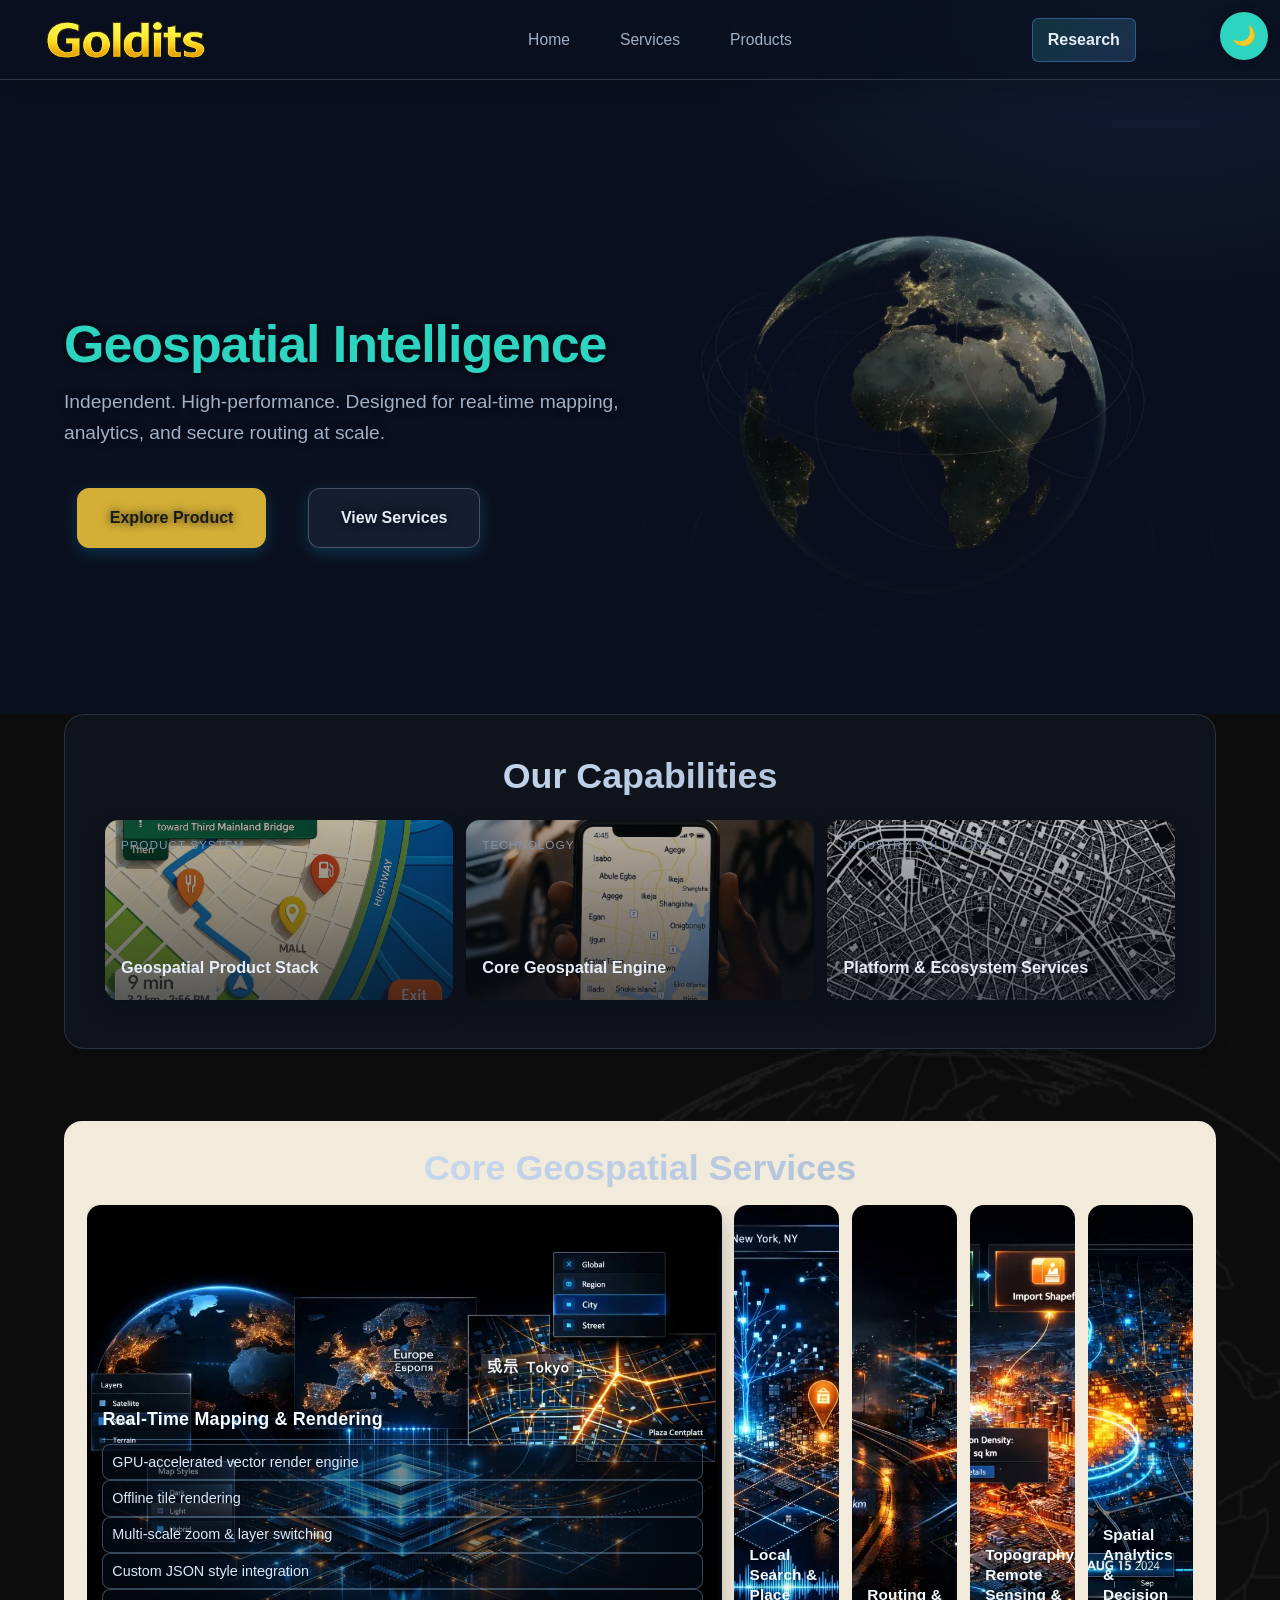
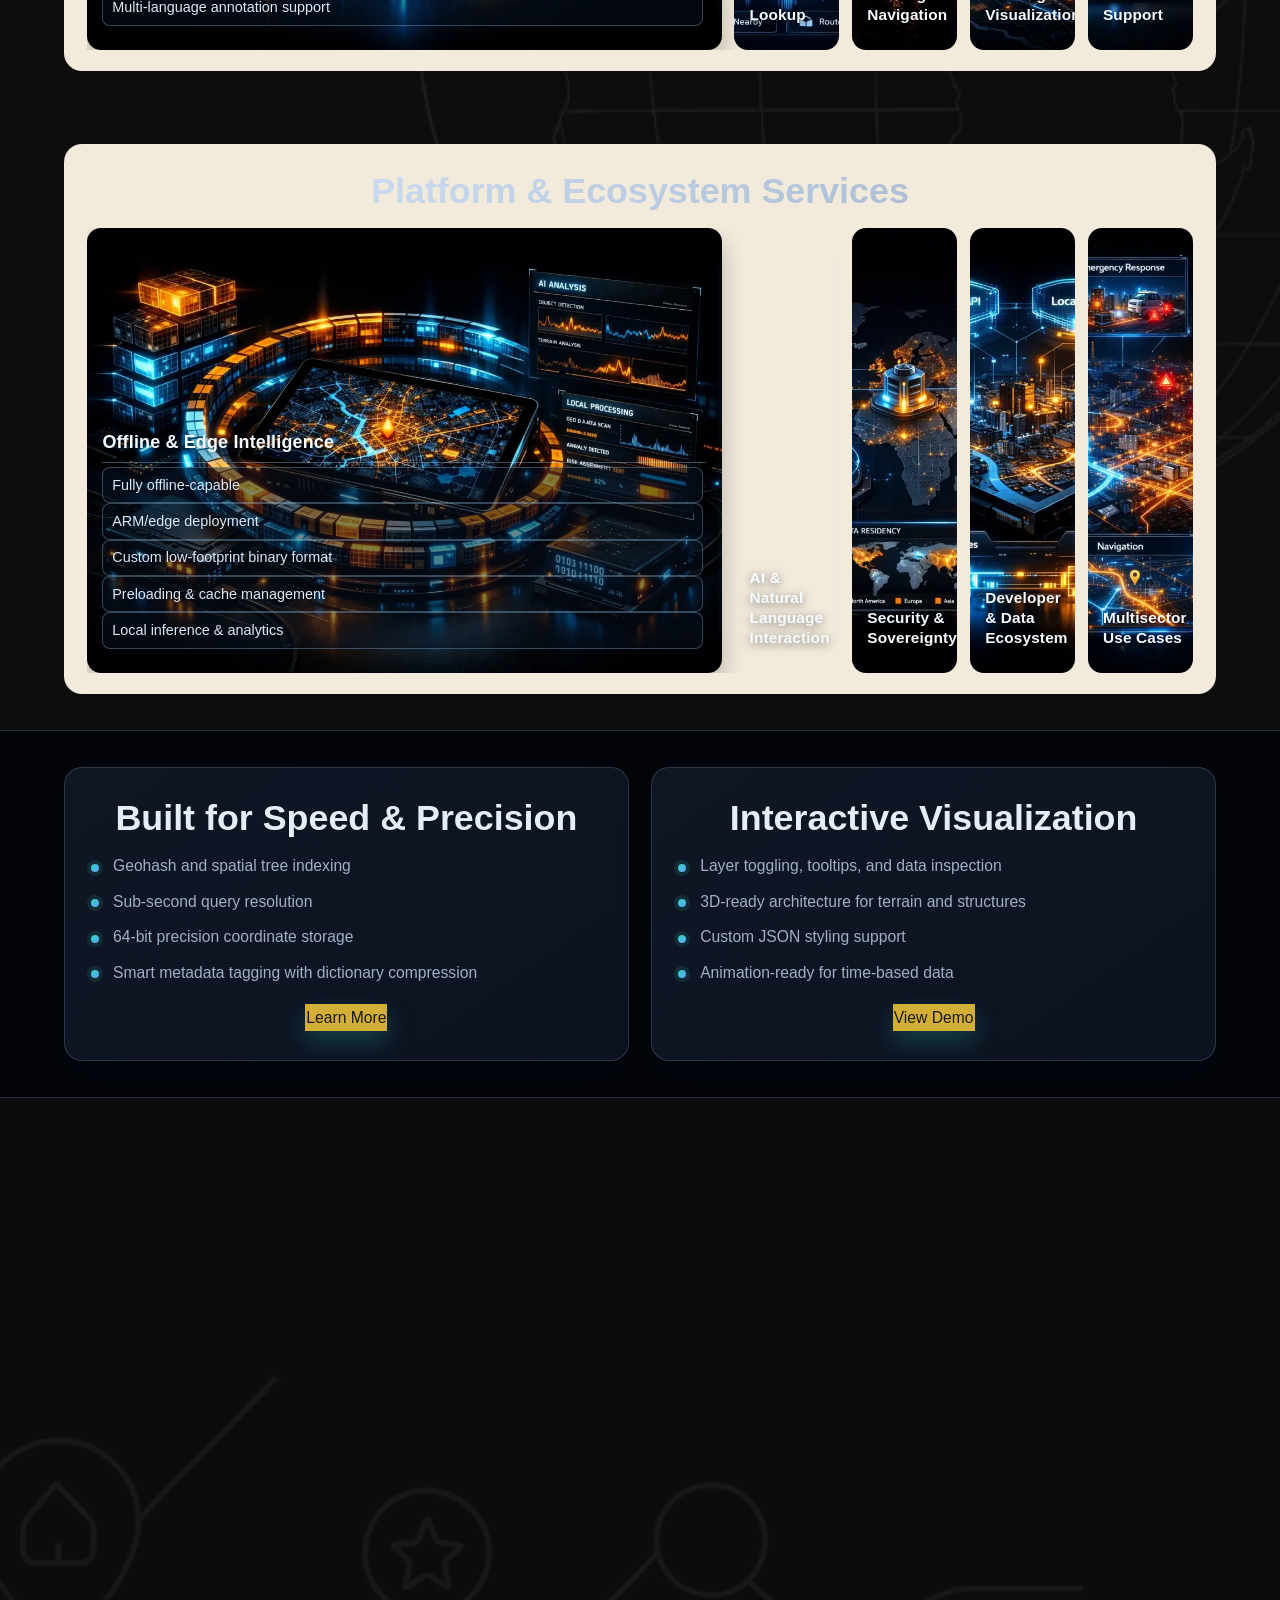
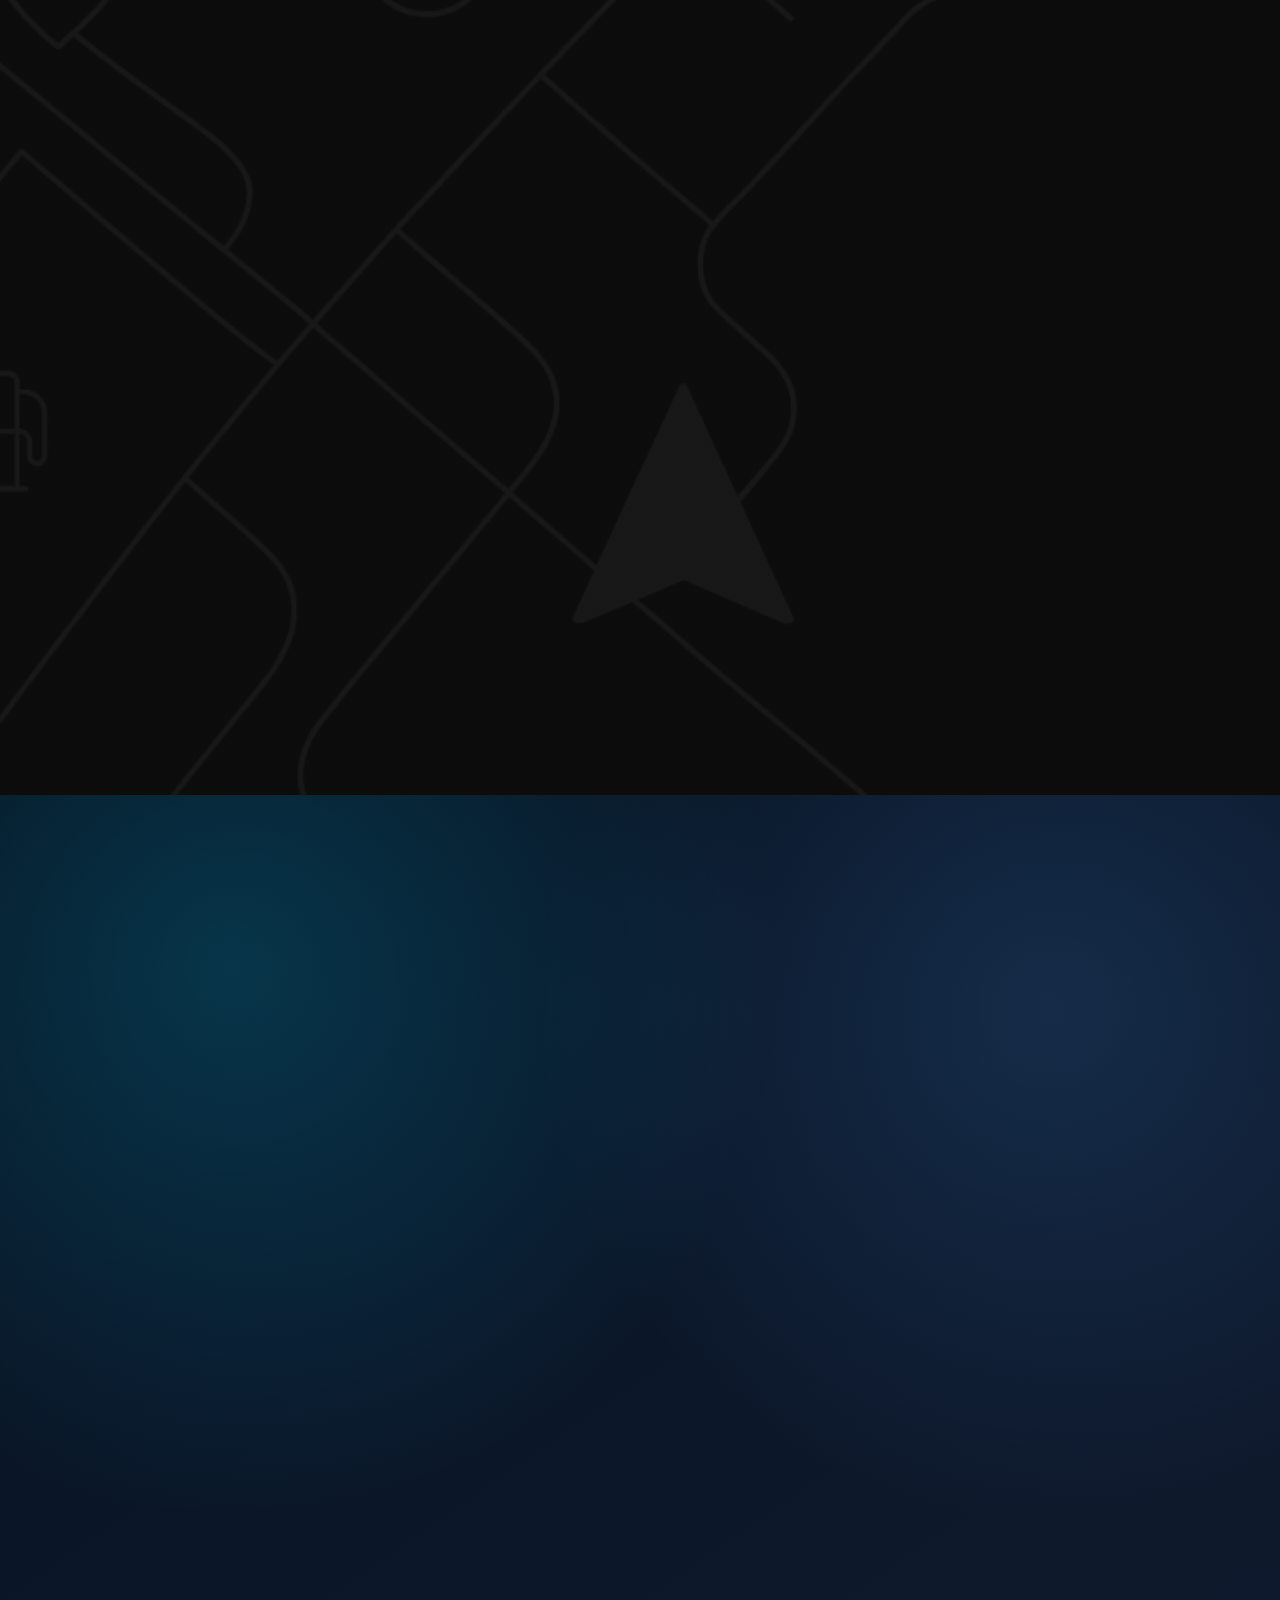
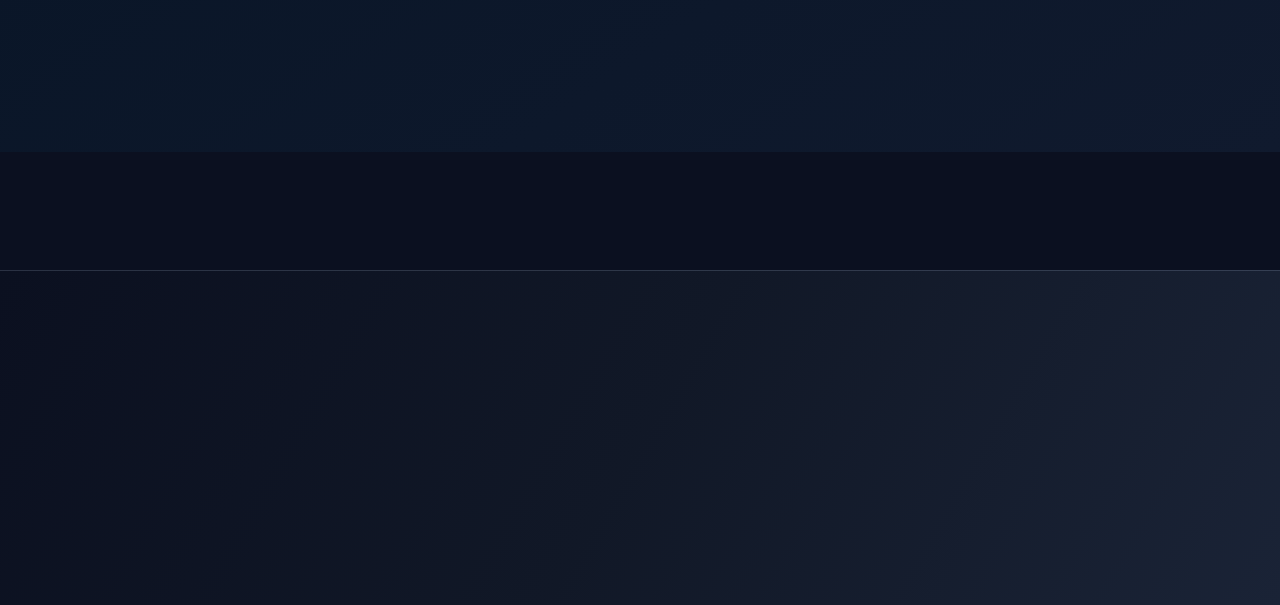
==== index.html @ d98e349c "Launch-ready website update" ====
<!DOCTYPE html>
<html lang="en">
<head>
  <meta charset="UTF-8" />
  <meta name="viewport" content="width=device-width, initial-scale=1.0" />
  <meta name="theme-color" content="#0b1020" />
  <link rel="icon" type="image/png" href="gos.png" />
  <link rel="apple-touch-icon" href="gologo.webp" />
  <link rel="manifest" href="site.webmanifest" />
  <title>Goldits GIS System</title>
  <meta name="description" content="Goldits is a high-performance GIS platform for real-time mapping, routing, search, analytics, and secure geospatial infrastructure." />
  <meta name="keywords" content="global GIS platform, geospatial platform, map nigeria, nigeria map, map africa, africa map, nigeria mapping platform, africa mapping platform, postal code nigeria, nigeria postal code API, postal code africa, africa postal code data, geofencing nigeria, geofencing africa, gps tracking nigeria, tracking africa, fleet tracking nigeria, vehicle tracking africa, route optimization nigeria, routing API africa, geocoding nigeria, reverse geocoding africa, local search nigeria, place lookup africa, location intelligence nigeria, spatial analytics africa, address verification nigeria, address database africa, logistics mapping nigeria, navigation africa" />
  <meta name="robots" content="index, follow, max-image-preview:large" />
  <meta name="geo.region" content="NG" />
  <meta name="geo.placename" content="Nigeria" />
  <link rel="canonical" href="https://goldits.com/" />
  <meta property="og:type" content="website" />
  <meta property="og:site_name" content="Goldits" />
  <meta property="og:title" content="Goldits GIS System" />
  <meta property="og:description" content="High-performance GIS platform for real-time mapping, routing, search, analytics, and secure geospatial infrastructure." />
  <meta property="og:url" content="https://goldits.com/" />
  <meta property="og:image" content="https://goldits.com/assets/img/maprend.webp" />
  <meta name="twitter:card" content="summary_large_image" />
  <meta name="twitter:title" content="Goldits GIS System" />
  <meta name="twitter:description" content="High-performance GIS platform for real-time mapping, routing, search, analytics, and secure geospatial infrastructure." />
  <meta name="twitter:image" content="https://goldits.com/assets/img/maprend.webp" />
  <script type="application/ld+json">
    {
      "@context": "https://schema.org",
      "@graph": [
        {
          "@type": "Organization",
          "name": "Goldits",
          "url": "https://goldits.com/",
          "logo": "https://goldits.com/gologo.webp",
          "areaServed": [
            "Worldwide",
            "Nigeria",
            "Africa"
          ]
        },
        {
          "@type": "SoftwareApplication",
          "name": "Goldits GIS Platform",
          "applicationCategory": "BusinessApplication",
          "operatingSystem": "Web, Android, iOS, Linux",
          "url": "https://goldits.com/",
          "description": "Global GIS platform for mapping, routing, search, geocoding, postal code intelligence, geofencing, and spatial analytics.",
          "keywords": "map nigeria, nigeria map, map africa, postal code nigeria, postal code africa, geofencing nigeria, tracking nigeria, tracking africa, geocoding nigeria, routing africa",
          "areaServed": [
            "Worldwide",
            "Nigeria",
            "Africa"
          ],
          "provider": {
            "@type": "Organization",
            "name": "Goldits"
          }
        }
      ]
    }
  </script>
  <script>
    try {
      if (localStorage.getItem("theme") === "light") {
        document.documentElement.classList.add("light");
      }
    } catch (_) {}
  </script>
  <link rel="stylesheet" href="assets/css/style.css" />
</head>
<body>
  <button id="theme-toggle" aria-label="Toggle theme">🌙</button>
  <a href="#main-content" class="skip-link">Skip to main content</a>

  <nav class="navbar" role="navigation" aria-label="Primary">
    <div class="navbar__container">
      <a href="index.html" id="navbar__logo">
        <img src="gologo.webp" alt="ALGO Logo" loading="eager" decoding="async" fetchpriority="high" />
      </a>
      <div class="navbar__toggle" id="mobile-menu" role="button" aria-label="Toggle menu" aria-controls="primary-menu" aria-expanded="false" tabindex="0">
        <span class="bar"></span><span class="bar"></span><span class="bar"></span>
      </div>
      <ul class="navbar__menu" id="primary-menu">
        <li class="navbar__item"><a href="index.html" class="navbar__links">Home</a></li>
        <li class="navbar__item"><a href="#core-geospatial-services" class="navbar__links">Services</a></li>
        <li class="navbar__item"><a href="#products-overview" class="navbar__links">Products</a></li>
        <li class="navbar__item mobile-only"><a href="#research" class="navbar__links">Research</a></li>
      </ul>
      <a href="#research" class="navbar__research">Research</a>
    </div>
  </nav>

  <header class="hero">
    <div class="hero__content">
      <h1>Geospatial Intelligence</h1>
      <p>Independent. High-performance. Designed for real-time mapping, analytics, and secure routing at scale.</p>
      <div class="hero__buttons">
        <a href="#products-overview" class="btn btn-primary">Explore Product</a>
        <a href="#core-geospatial-services" class="btn btn-secondary">View Services</a>
      </div>
    </div>
    <div class="hero__image">
      <img src="./assets/img/masi.webp" alt="Geospatial Map Preview" loading="eager" decoding="async" fetchpriority="high" />
    </div>
  </header>

  <div class="shared-services-bg">
    <section id="our-capabilities" class="our-capabilities-exact">
      <div class="our-capabilities-card our-capabilities-card--showcase">
        <h2>Our Capabilities</h2>
        <nav class="geo-showcase-nav" aria-label="Geospatial categories">
          <a href="#products-overview" class="geo-showcase-item" style="--geo-bg: url('../img/maps.webp')">
            <span class="geo-kicker">Product System</span>
            <strong>Geospatial Product Stack</strong>
            <span>Explore mapping APIs, datasets, and deployment-ready GIS modules.</span>
          </a>
          <a href="#core-geospatial-services" class="geo-showcase-item" style="--geo-bg: url('../img/comp.webp')">
            <span class="geo-kicker">Technology</span>
            <strong>Core Geospatial Engine</strong>
            <span>Real-time rendering, search, routing, analytics, and spatial intelligence.</span>
          </a>
          <a href="#platform-ecosystem-services" class="geo-showcase-item" style="--geo-bg: url('../img/spatian.webp')">
            <span class="geo-kicker">Industry Solutions</span>
            <strong>Platform &amp; Ecosystem Services</strong>
            <span>Offline edge, AI workflows, sovereignty controls, and sector use cases.</span>
          </a>
        </nav>
      </div>
    </section>

    <section id="core-geospatial-services" class="our-capabilities-exact core-services-section">
      <div class="our-capabilities-card">
        <h2 class="section-title">Core Geospatial Services</h2>
        <div class="core-group-panel">
          <div class="core-group-list">
            <div class="core-group">
              <div class="core-line collapsible-line collapsed" data-image="assets/img/maprend.webp">
                <div class="core-header"><h3 id="h-rtm"><button type="button" class="topic-button">Real-Time Mapping &amp; Rendering</button></h3></div>
                <div class="core-expansion" id="exp-rtm" role="region" aria-labelledby="h-rtm"><ul class="core-detail"><li><button type="button" class="subtopic-button">GPU-accelerated vector render engine</button></li><li><button type="button" class="subtopic-button">Offline tile rendering</button></li><li><button type="button" class="subtopic-button">Multi-scale zoom &amp; layer switching</button></li><li><button type="button" class="subtopic-button">Custom JSON style integration</button></li><li><button type="button" class="subtopic-button">Multi-language annotation support</button></li></ul></div>
              </div><hr />
              <div class="core-line collapsible-line collapsed" data-image="assets/img/searchhhh.webp">
                <div class="core-header"><h3 id="h-search"><button type="button" class="topic-button">Local Search &amp; Place Lookup</button></h3></div>
                <div class="core-expansion" id="exp-search" role="region" aria-labelledby="h-search"><ul class="core-detail"><li><button type="button" class="subtopic-button">Address search &amp; reverse geocoding</button></li><li><button type="button" class="subtopic-button">POI search with STRtree indexing</button></li><li><button type="button" class="subtopic-button">Geohash &amp; spatial tree optimization</button></li><li><button type="button" class="subtopic-button">Custom tag filtering</button></li><li><button type="button" class="subtopic-button">AI voice/text queries</button></li></ul></div>
              </div><hr />
              <div class="core-line collapsible-line collapsed" data-image="assets/img/test1.webp">
                <div class="core-header"><h3 id="h-routing"><button type="button" class="topic-button">Routing &amp; Navigation</button></h3></div>
                <div class="core-expansion" id="exp-routing" role="region" aria-labelledby="h-routing"><ul class="core-detail"><li><button type="button" class="subtopic-button">Offline turn-by-turn navigation</button></li><li><button type="button" class="subtopic-button">Multi-modal: drive, walk, cycle</button></li><li><button type="button" class="subtopic-button">Live traffic &amp; ETA calculation</button></li><li><button type="button" class="subtopic-button">Route optimization &amp; batch routing</button></li><li><button type="button" class="subtopic-button">Visual and audio guidance</button></li></ul></div>
              </div><hr />
              <div class="core-line collapsible-line collapsed" data-image="assets/img/Visualization.webp">
                <div class="core-header"><h3 id="h-integration"><button type="button" class="topic-button">Topography, Remote Sensing &amp; Visualization</button></h3></div>
                <div class="core-expansion" id="exp-integration" role="region" aria-labelledby="h-integration"><ul class="core-detail"><li><button type="button" class="subtopic-button">DEM, contour, slope, and elevation layers</button></li><li><button type="button" class="subtopic-button">Satellite and aerial imagery overlays</button></li><li><button type="button" class="subtopic-button">Multi-source raster/vector fusion</button></li><li><button type="button" class="subtopic-button">Time-based imagery comparison</button></li><li><button type="button" class="subtopic-button">Thematic map styling and layer blending</button></li></ul></div>
              </div><hr />
              <div class="core-line collapsible-line collapsed" data-image="assets/img/Analytics.webp">
                <div class="core-header"><h3 id="h-analytics"><button type="button" class="topic-button">Spatial Analytics &amp; Decision Support</button></h3></div>
                <div class="core-expansion" id="exp-analytics" role="region" aria-labelledby="h-analytics"><ul class="core-detail"><li><button type="button" class="subtopic-button">Heatmaps, clustering, and density analysis</button></li><li><button type="button" class="subtopic-button">Spatial data capture from field sensors &amp; IoT</button></li><li><button type="button" class="subtopic-button">Time-series &amp; animation tools</button></li><li><button type="button" class="subtopic-button">Scenario modeling</button></li><li><button type="button" class="subtopic-button">Exportable reports &amp; charts</button></li></ul></div>
              </div>
            </div>
          </div>
          <div class="core-group-preview"><img src="" alt="Core Geospatial Services preview" loading="lazy" decoding="async" /></div>
        </div>
      </div>
    </section>

    <section id="platform-ecosystem-services" class="our-capabilities-exact core-services-section">
      <div class="our-capabilities-card">
        <h2 class="section-title">Platform &amp; Ecosystem Services</h2>
        <div class="core-group-panel">
          <div class="core-group-list">
            <div class="core-group">
              <div class="core-line collapsible-line collapsed" data-image="assets/img/Intelligence.webp">
                <div class="core-header"><h3 id="h-offline"><button type="button" class="topic-button">Offline &amp; Edge Intelligence</button></h3></div>
                <div class="core-expansion" id="exp-offline" role="region" aria-labelledby="h-offline"><ul class="core-detail"><li><button type="button" class="subtopic-button">Fully offline-capable</button></li><li><button type="button" class="subtopic-button">ARM/edge deployment</button></li><li><button type="button" class="subtopic-button">Custom low-footprint binary format</button></li><li><button type="button" class="subtopic-button">Preloading &amp; cache management</button></li><li><button type="button" class="subtopic-button">Local inference &amp; analytics</button></li></ul></div>
              </div><hr />
              <div class="core-line collapsible-line collapsed" data-image="assets/img/language.webp">
                <div class="core-header"><h3 id="h-ai"><button type="button" class="topic-button">AI &amp; Natural Language Interaction</button></h3></div>
                <div class="core-expansion" id="exp-ai" role="region" aria-labelledby="h-ai"><ul class="core-detail"><li><button type="button" class="subtopic-button">Conversational map queries</button></li><li><button type="button" class="subtopic-button">Voice-driven search &amp; navigation</button></li><li><button type="button" class="subtopic-button">Contextual suggestions</button></li><li><button type="button" class="subtopic-button">AI-powered place recognition</button></li><li><button type="button" class="subtopic-button">Customizable prompt logic</button></li></ul></div>
              </div><hr />
              <div class="core-line collapsible-line collapsed" data-image="assets/img/secure.webp">
                <div class="core-header"><h3 id="h-security"><button type="button" class="topic-button">Security &amp; Sovereignty</button></h3></div>
                <div class="core-expansion" id="exp-security" role="region" aria-labelledby="h-security"><ul class="core-detail"><li><button type="button" class="subtopic-button">On-premises &amp; air-gapped support</button></li><li><button type="button" class="subtopic-button">Custom encryption &amp; key management</button></li><li><button type="button" class="subtopic-button">Granular access control</button></li><li><button type="button" class="subtopic-button">Data residency options</button></li><li><button type="button" class="subtopic-button">Audit logging</button></li></ul></div>
              </div><hr />
              <div class="core-line collapsible-line collapsed" data-image="assets/img/developer.webp">
                <div class="core-header"><h3 id="h-dev"><button type="button" class="topic-button">Developer &amp; Data Ecosystem</button></h3></div>
                <div class="core-expansion" id="exp-dev" role="region" aria-labelledby="h-dev"><ul class="core-detail"><li><button type="button" class="subtopic-button">Asset &amp; fleet tracking platform with alerts and replay</button></li><li><button type="button" class="subtopic-button">Sensor fusion &amp; event stream processing (GPS + IoT + external feeds)</button></li><li><button type="button" class="subtopic-button">Monitoring &amp; geospatial operations center dashboards</button></li><li><button type="button" class="subtopic-button">SDKs for C++, Java, Python</button></li><li><button type="button" class="subtopic-button">Plugin, extension, and data import/export utilities</button></li></ul></div>
              </div><hr />
              <div class="core-line collapsible-line collapsed" data-image="assets/img/multi.webp">
                <div class="core-header"><h3 id="h-usecases"><button type="button" class="topic-button">Multisector Use Cases</button></h3></div>
                <div class="core-expansion" id="exp-usecases" role="region" aria-labelledby="h-usecases"><ul class="core-detail"><li><button type="button" class="subtopic-button">Logistics &amp; fleet management with live asset tracking</button></li><li><button type="button" class="subtopic-button">Emergency &amp; public safety with geofence entry/exit triggers</button></li><li><button type="button" class="subtopic-button">Urban planning &amp; infrastructure with sensor/telemetry ingestion</button></li><li><button type="button" class="subtopic-button">Telecom &amp; utilities with operational dashboards and replay views</button></li><li><button type="button" class="subtopic-button">Consumer navigation &amp; travel with dispatch and field visibility</button></li></ul></div>
              </div>
            </div>
          </div>
          <div class="core-group-preview"><img src="" alt="Platform &amp; Ecosystem Services preview" loading="lazy" decoding="async" /></div>
        </div>
      </div>
    </section>
  </div>

  <section class="product-features navbg-section">
    <div class="product-features__box">
      <h2>Built for Speed &amp; Precision</h2>
      <ul><li>Geohash and spatial tree indexing</li><li>Sub-second query resolution</li><li>64-bit precision coordinate storage</li><li>Smart metadata tagging with dictionary compression</li></ul>
      <a href="#products-overview" class="btn btn-primary">Learn More</a>
    </div>
    <div class="product-features__box">
      <h2>Interactive Visualization</h2>
      <ul><li>Layer toggling, tooltips, and data inspection</li><li>3D-ready architecture for terrain and structures</li><li>Custom JSON styling support</li><li>Animation-ready for time-based data</li></ul>
      <a href="#products-overview" class="btn btn-primary">View Demo</a>
    </div>
  </section>

  <main id="main-content" role="main">
    <section id="products-overview" class="services products-overview-section">
      <div class="bg-overlay"></div>
      <div class="services__header">
        <h2>Products Overview</h2>
        <p>Explore our GIS platform across five focused product categories for teams, developers, and end users.</p>
      </div>

      <div class="tab-buttons" aria-label="Products overview categories">
        <button class="tab-btn active" data-target="#core-geospatial">Core Geospatial &amp; Mapping</button>
        <button class="tab-btn" data-target="#routing-nav">Routing, Search &amp; Geocoding</button>
        <button class="tab-btn" data-target="#ai-spatial">AI Spatial Intelligence</button>
        <button class="tab-btn" data-target="#developer-api">Developer, API &amp; Infrastructure</button>
        <button class="tab-btn" data-target="#consumer">Consumer &amp; Specialized Solutions</button>
      </div>
      <div class="tab-arrows" aria-label="Switch product category">
        <button class="tab-nav-arrow tab-nav-arrow--left" type="button" aria-label="Previous category" data-dir="-1">&#10094;</button>
        <button class="tab-nav-arrow tab-nav-arrow--right" type="button" aria-label="Next category" data-dir="1">&#10095;</button>
      </div>

      <div id="core-geospatial" class="tab-content active">
        <div class="services__container">
          <div class="service__card animate is-featured"><div class="card-image"><img src="assets/img/maps.webp" alt="Unified Base Map, Tiles and Live Viewer"></div><div class="card-content"><h3>Unified Base Map, Tiles &amp; Live Viewer</h3><p>One integrated stack for national base maps, vector tiles, and real-time web/mobile map rendering.</p></div></div>
          <div class="service__card animate is-featured"><div class="card-image"><img src="terrain.webp" alt="3D Terrain and Topography Models"></div><div class="card-content"><h3>3D Terrain &amp; Topography Models</h3><p>High-resolution terrain, elevation, and topographic layers for planning, simulation, and analysis.</p></div></div>
          <div class="service__card animate is-featured"><div class="card-image"><img src="assets/img/realll.webp" alt="Street and Road Network Dataset"></div><div class="card-content"><h3>Street &amp; Road Network Dataset</h3><p>Road graphs with attributes, turn restrictions, and traffic-ready structure for routing accuracy.</p></div></div>
          <div class="service__card animate"><div class="card-image"><img src="assets/img/Visualization.webp" alt="Thematic and Analytical Visualization"></div><div class="card-content"><h3>Thematic &amp; Analytical Visualization</h3><p>Heatmaps, choropleths, clusters, and layered visual analytics for operational decision-making.</p></div></div>
          <div class="service__card animate"><div class="card-image"><img src="assets/img/spatian.webp" alt="Remote Sensing Imagery Layers"></div><div class="card-content"><h3>Remote Sensing Imagery Layers</h3><p>Satellite and aerial imagery integration for change detection, land monitoring, and terrain context.</p></div></div>
          <div class="service__card animate"><div class="card-image"><img src="assets/img/Intelligence.webp" alt="Sensor and Field Data Ingestion"></div><div class="card-content"><h3>Sensor &amp; Field Data Ingestion</h3><p>Ingest IoT, GPS, and field telemetry streams into map layers for real-time monitoring workflows.</p></div></div>
        </div>
        <div class="tab-panel-footer">
          <a href="#our-capabilities" class="btn btn-secondary">View all capabilities</a>
        </div>
      </div>

      <div id="routing-nav" class="tab-content">
        <div class="services__container">
          <div class="service__card animate is-featured"><div class="card-image"><img src="assets/img/test1.webp" alt="Multi-modal Routing Engine"></div><div class="card-content"><h3>Multi-modal Routing Engine</h3><p>Drive, walk, and cycle routing with turn-by-turn guidance and route constraints.</p></div></div>
          <div class="service__card animate is-featured"><div class="card-image"><img src="assets/img/biz.webp" alt="Logistics and Dispatch Optimization"></div><div class="card-content"><h3>Logistics &amp; Dispatch Optimization</h3><p>Multi-stop route sequencing, ETA computation, and dispatch-ready planning for fleets.</p></div></div>
          <div class="service__card animate is-featured"><div class="card-image"><img src="traffic.webp" alt="Traffic-aware Routing"></div><div class="card-content"><h3>Traffic-aware Smart Routing</h3><p>Dynamic rerouting with live traffic intelligence to improve trip reliability and timing.</p></div></div>
          <div class="service__card animate"><div class="card-image"><img src="assets/img/searchhhh.webp" alt="Address and Place Search"></div><div class="card-content"><h3>Address &amp; Place Search</h3><p>Autocomplete search across addresses, POIs, and local place datasets.</p></div></div>
          <div class="service__card animate"><div class="card-image"><img src="assets/img/sear.webp" alt="Reverse Geocoding"></div><div class="card-content"><h3>Reverse Geocoding</h3><p>Convert coordinates to structured addresses with locality and context metadata.</p></div></div>
          <div class="service__card animate"><div class="card-image"><img src="assets/img/multi.webp" alt="Tracking and Geofencing"></div><div class="card-content"><h3>Tracking &amp; Geofencing</h3><p>Live trip tracking and geofence events for fleet supervision and route compliance.</p></div></div>
        </div>
        <div class="tab-panel-footer">
          <a href="#our-capabilities" class="btn btn-secondary">View all capabilities</a>
        </div>
      </div>

      <div id="ai-spatial" class="tab-content">
        <div class="services__container">
          <div class="service__card animate is-featured"><div class="card-image"><img src="detect.webp" alt="AI Geospatial Analyst"></div><div class="card-content"><h3>AI Geospatial Analyst</h3><p>Automated insights, anomaly detection, and intelligent spatial analysis.</p></div></div>
          <div class="service__card animate is-featured"><div class="card-image"><img src="assets/img/comp.webp" alt="AI Map Reconstruction Engine"></div><div class="card-content"><h3>AI Map Reconstruction Engine</h3><p>Fix missing streets, detect inconsistencies, and enhance map completeness.</p></div></div>
          <div class="service__card animate is-featured"><div class="card-image"><img src="assets/img/Analytics.webp" alt="Spatial Prediction Models"></div><div class="card-content"><h3>Spatial Prediction Models</h3><p>Population, land-use, and risk modeling with machine learning algorithms.</p></div></div>
          <div class="service__card animate"><div class="card-image"><img src="remotesense.webp" alt="Remote Sensing Analytics"></div><div class="card-content"><h3>Remote Sensing Analytics</h3><p>Image-based change detection and feature extraction for infrastructure, environment, and land monitoring.</p></div></div>
          <div class="service__card animate"><div class="card-image"><img src="aidrive.webp" alt="AI Location Intelligence Dashboard"></div><div class="card-content"><h3>AI-driven Location Intelligence Dashboard</h3><p>Comprehensive dashboard with AI-powered insights and analytics.</p></div></div>
        </div>
        <div class="tab-panel-footer">
          <a href="#our-capabilities" class="btn btn-secondary">View all capabilities</a>
        </div>
      </div>

      <div id="developer-api" class="tab-content">
        <div class="services__container">
          <div class="service__card animate is-featured"><div class="card-image"><img src="unified.webp" alt="Unified Geospatial API Suite"></div><div class="card-content"><h3>Unified Geospatial API Suite</h3><p>One API surface for mapping, tiles, routing, search, and geocoding integrations.</p></div></div>
          <div class="service__card animate"><div class="card-image"><img src="global.webp" alt="Global Geospatial Infrastructure"></div><div class="card-content"><h3>Global Geospatial Infrastructure Stack</h3><p>Scalable global infrastructure for worldwide geospatial services.</p></div></div>
          <div class="service__card animate"><div class="card-image"><img src="high.webp" alt="High-availability Map Hosting"></div><div class="card-content"><h3>High-availability Map Hosting</h3><p>99.9% uptime map hosting with global CDN and redundancy.</p></div></div>
          <div class="service__card animate"><div class="card-image"><img src="assets/img/developer.webp" alt="SDK and Developer Tooling"></div><div class="card-content"><h3>SDK &amp; Developer Tooling</h3><p>Production SDKs, integration utilities, and documentation for fast enterprise implementation.</p></div></div>
          <div class="service__card animate"><div class="card-image"><img src="assets/img/secure.webp" alt="Security and Data Sovereignty"></div><div class="card-content"><h3>Security &amp; Data Sovereignty</h3><p>Encryption, access control, and deployment options for regulated and sovereign environments.</p></div></div>
          <div class="service__card animate"><div class="card-image"><img src="assets/img/Intelligence.webp" alt="Sensor and Event Stream Platform"></div><div class="card-content"><h3>Sensor &amp; Event Stream Platform</h3><p>Stream GPS, IoT, and external events into geospatial APIs and monitoring workflows.</p></div></div>
        </div>
        <div class="tab-panel-footer">
          <a href="#our-capabilities" class="btn btn-secondary">View all capabilities</a>
        </div>
      </div>

      <div id="consumer" class="tab-content">
        <div class="services__container">
          <div class="service__card animate is-featured"><div class="card-image"><img src="assets/img/maps.webp" alt="Universal Map App"></div><div class="card-content"><h3>Universal Map App</h3><p>Cross-platform map app for search, routing, offline packs, and daily navigation workflows.</p></div></div>
          <div class="service__card animate is-featured"><div class="card-image"><img src="assets/img/newq.webp" alt="City Explorer"></div><div class="card-content"><h3>City Explorer</h3><p>Interactive place discovery with POIs, curated routes, and local insight layers.</p></div></div>
          <div class="service__card animate is-featured"><div class="card-image"><img src="postad.webp" alt="Address and Postal Intelligence"></div><div class="card-content"><h3>Address &amp; Postal Intelligence</h3><p>Structured address, postal, and geocoding products for commerce and public sector workflows.</p></div></div>
          <div class="service__card animate"><div class="card-image"><img src="assets/img/multi.webp" alt="Consumer and Fleet Tracking"></div><div class="card-content"><h3>Consumer &amp; Fleet Tracking</h3><p>Live movement tracking, trip playback, and safety visibility for personal and business mobility.</p></div></div>
          <div class="service__card animate"><div class="card-image"><img src="assets/img/biz.webp" alt="Delivery and Field Optimization"></div><div class="card-content"><h3>Delivery &amp; Field Optimization</h3><p>Dispatch planning, route execution, and field operations optimization at scale.</p></div></div>
          <div class="service__card animate"><div class="card-image"><img src="assets/img/spatian.webp" alt="Agriculture and Land Monitoring"></div><div class="card-content"><h3>Agriculture &amp; Land Monitoring</h3><p>Topography and remote-sensing intelligence for crop health, land use, and terrain conditions.</p></div></div>
        </div>
        <div class="tab-panel-footer">
          <a href="#our-capabilities" class="btn btn-secondary">View all capabilities</a>
        </div>
      </div>
    </section>

    <section class="spotlight-section" aria-labelledby="spotlight-title">
      <div class="spotlight-inner">
        <p class="spotlight-kicker">Platform Spotlight</p>
        <h2 id="spotlight-title" class="spotlight-title">The Fastest, Most Flexible GIS Platform</h2>
        <p class="spotlight-lead">
          Goldits delivers real-time mapping, analytics, and secure offline routing with unmatched performance and control across cloud, edge, and air-gapped deployments.
        </p>

        <div class="spotlight-layout">
          <article class="spotlight-hero-card">
            <div class="spotlight-hero-copy">
              <h3>Engineered for high-scale geospatial workloads</h3>
              <p>From nationwide map delivery to mission-critical field routing, one unified stack powers rendering, search, routing, and analytics without platform lock-in.</p>

              <ul class="spotlight-metrics">
                <li><strong>Sub-second</strong><span>Map interactions</span></li>
                <li><strong>Online + Offline</strong><span>Edge-ready deployment</span></li>
                <li><strong>API-first</strong><span>Developer integrations</span></li>
              </ul>

              <div class="spotlight-actions">
                <a href="#products-overview" class="btn btn-primary">Explore Products</a>
                <a href="contact.html" class="btn btn-secondary">Talk to Team</a>
              </div>
            </div>
            <div class="spotlight-hero-visual">
              <img src="assets/img/maprend.webp" alt="Real-time GIS platform rendering" loading="lazy" decoding="async" />
            </div>
          </article>

          <div class="spotlight-grid">
            <article class="spotlight-card">
              <h3>Real-Time Mapping</h3>
              <p>High-fidelity rendering with dynamic layers, updates, and smooth multi-scale interaction.</p>
            </article>
            <article class="spotlight-card">
              <h3>Topography &amp; Sensing</h3>
              <p>Terrain models, remote imagery, and sensor streams combined for high-context geospatial operations.</p>
            </article>
            <article class="spotlight-card">
              <h3>Routing Precision</h3>
              <p>Multi-modal routing with live traffic, ETA, and optimized path generation.</p>
            </article>
            <article class="spotlight-card">
              <h3>Tracking &amp; Operations</h3>
              <p>Live telemetry, geofence events, and monitoring dashboards for dispatch and field control.</p>
            </article>
          </div>
        </div>
      </div>
    </section>

    <section id="research" class="research-section" aria-labelledby="research-title">
      <h2 id="research-title">Research</h2>
      <p>Insights, whitepapers, benchmarks, and architecture notes on Goldits' geospatial stack. First item will be published soon.</p>
    </section>
  </main>

  <footer class="footer">
    <div class="footer__container">
      <div class="footer__brand"><img class="footer__brand-logo" src="gologo.webp" alt="Goldits logo" loading="lazy" decoding="async" /><p>GIS platform built for precision, speed, and control.</p></div>
      <div class="footer__links"><h3>Quick Links</h3><ul><li><a href="index.html">Home</a></li><li><a href="#core-geospatial-services">Services</a></li><li><a href="#products-overview">Products</a></li><li><a href="contact.html">Contact</a></li><li><a href="terms.html">Terms</a></li></ul></div>
      <div class="footer__info"><h3>Follow Us</h3><ul class="footer__socials"><li><a href="https://x.com">Twitter</a></li><li><a href="https://www.linkedin.com">LinkedIn</a></li><li><a href="https://github.com">GitHub</a></li></ul></div>
      <div class="footer__newsletter">
        <h3>Newsletter</h3>
        <form class="newsletter-form" action="https://formsubmit.co/apply.async@gmail.com" method="post" novalidate>
          <input type="hidden" name="form_type" value="Newsletter Signup" />
          <input type="hidden" name="_subject" value="Goldits Newsletter Signup" />
          <input type="hidden" name="_template" value="table" />
          <input type="text" name="_honey" style="display:none" tabindex="-1" autocomplete="off" />
          <label for="newsletter-email" class="visually-hidden">Email address</label>
          <div class="newsletter-field">
            <input id="newsletter-email" class="newsletter-input" type="email" name="email" placeholder="Enter your email address" autocomplete="email" required />
          </div>
          <button class="newsletter-button" type="submit" aria-label="Subscribe">
            <svg width="22" height="22" viewBox="0 0 24 24" fill="none" xmlns="http://www.w3.org/2000/svg" aria-hidden="true">
              <path d="M2 12L21 3L16 21L11 13L2 12Z" fill="white"/>
            </svg>
          </button>
        </form>
        <p class="newsletter-legal">By signing up for our newsletter, you consent to our <a href="privacy.html">privacy policy</a> and <a href="terms.html">terms</a>.</p>
      </div>
    </div>
    <div class="footer__bottom"><p>&copy; 2025 Goldits. All rights reserved.</p></div>
  </footer>

  <script src="script.js" defer></script>
</body>
</html>
---- assets/css/style.css ----
#theme-toggle {
  position: fixed;
  top: max(0.75rem, env(safe-area-inset-top));
  right: max(0.75rem, env(safe-area-inset-right));
  background: var(--primary);
  color: var(--background);
  border: none;
  width: clamp(2.5rem, 4vw, 3rem);
  height: clamp(2.5rem, 4vw, 3rem);
  min-width: 2.5rem;
  min-height: 2.5rem;
  padding: 0;
  display: inline-flex;
  align-items: center;
  justify-content: center;
  border-radius: 50%;
  font-size: clamp(1rem, 2vw, 1.2rem);
  line-height: 1;
  cursor: pointer;
  box-shadow: 0 0 8px rgba(0,0,0,0.4);
  z-index: 9999;
  transition: background-color 0.3s ease, color 0.3s ease, transform 0.2s ease;
}

#theme-toggle:hover {
  background: var(--accent);
  color: var(--secondary);
}

#theme-toggle:active {
  transform: scale(0.96);
}

@media (max-width: 960px) {
  #theme-toggle {
    top: auto;
    bottom: max(0.75rem, env(safe-area-inset-bottom));
    right: max(0.75rem, env(safe-area-inset-right));
  }
}

@media (max-width: 600px) {
  #theme-toggle {
    bottom: max(0.5rem, env(safe-area-inset-bottom));
    right: max(0.5rem, env(safe-area-inset-right));
    width: 2.35rem;
    height: 2.35rem;
    font-size: 1rem;
  }
}

html {
  scroll-behavior: smooth;
  transition: background-color 0.4s ease, color 0.4s ease;
}

:focus-visible {
  outline: 2px solid var(--primary);
  outline-offset: 2px;
}

@media (prefers-reduced-motion: reduce) {
  html {
    scroll-behavior: auto;
  }
}
/* Responsive text, icons, and images */
@media (max-width: 1024px) {
  body {
    font-size: 1rem;
  }
  h1, h2, h3, h4 {
    font-size: 2rem;
  }
  .hero__content h1 {
    font-size: 2.2rem;
  }
  .hero__content p {
    font-size: 1.05rem;
  }
  .hero__image img, .service__card img, .core-group-preview img {
    max-width: 100%;
    height: auto;
    border-radius: 0.7rem;
  }
  .btn {
    padding: 0.7rem 1.2rem;
    font-size: 0.95rem;
  }
}

@media (max-width: 600px) {
  h1, h2, h3, h4 {
    font-size: 1.3rem;
  }
  .hero__content h1 {
    font-size: 1.5rem;
  }
  .hero__content p {
    font-size: 0.98rem;
  }
  .btn {
    padding: 0.5rem 0.8rem;
    font-size: 0.85rem;
  }
}
/* Accessible buttons for topics and subtopics */
.core-services-section .topic-button,
.core-services-section .subtopic-button {
  background: none;
  border: none;
  padding: 0;
  font: inherit;
  color: inherit;
  cursor: pointer;
  text-align: left;
}
.core-services-section .topic-button:focus,
.core-services-section .subtopic-button:focus {
  outline: none;
  box-shadow: none;
}
.core-services-section h3 .topic-button {
  font-weight: inherit;
  font-size: inherit;
}
.core-services-section .subtopic-button {
  display: inline-block;
  width: 100%;
}
/* CSS Variables for Core Geospatial Services */
:root {
  --service-heading-size: 1.4rem;
  --service-icon-size: 24px;
  --service-line-height: 1.4;
  --service-spacing: 0.75rem;
  /* Dark theme (default) */
  --background: #0d0d0d;
  --text: #ffffff;
  --text-secondary: #cccccc;
  --text-muted: #c0c4cd;
  --primary: #00cfff;
  --primary-hover: #4da6ff;
  --secondary: #1a1a1a;
  --accent: #00cfff;
  --card-bg: #131313;
  --card-border: #333;
  --section-bg: #0d0d0d;
  --navbar-bg: rgba(0,0,0,0.40);
}

:root.light {
  --background: #f4f8ff;
  --text: #10203a;
  --text-secondary: #3f5577;
  --text-muted: #62779a;
  --primary: #1f8cff;
  --primary-hover: #36b0ff;
  --secondary: #e9f2ff;
  --accent: #10b981;
  --card-bg: #ffffff;
  --card-border: rgba(31, 140, 255, 0.18);
  --section-bg: #eef4ff;
  --navbar-bg: rgba(244, 248, 255, 0.88);
}
/* wrap list + preview */
/* Two independent group panels */
.core-services-section .core-group-panel {
  display: flex;
  gap: 2rem;
  margin-bottom: 2rem;
}
.core-services-section .core-group-list {
  flex: 1 1 50%;
}
@media (max-width: 768px) {
  .core-services-section .core-group-panel {
    flex-direction: column;
  }
  .core-services-section .core-group-preview {
    display: none;
  }
  /* per-card expansion images continue to show under each line */
}
/* Ensure group preview is hidden and list stacks on screens up to 1024 px */
@media (max-width: 1024px) {
  .core-services-section .core-group-panel {
    flex-direction: column;
  }
  .core-services-section .core-group-preview {
    display: none !important;
  }
}
/* Legacy per-card inline image rules removed; cards use topic background images. */
/* Responsive typography/icon scaling for service lines */
@media (max-width: 768px) {
  :root {
    --service-heading-size: 1.25rem;
    --service-icon-size: 28px;
  }
}
@media (max-width: 480px) {
  :root {
    --service-heading-size: 1.1rem;
    --service-icon-size: 24px;
  }
}
/* Core Services Exact Leslie-Style */
@media (max-width: 768px) {
  .core-services-section .core-group-list .core-line,
  .core-services-section .core-group-list hr {
    width: 100%;
  }
}

.core-services-section .core-header {
  display: flex;
  align-items: center;
  justify-content: center !important;
  gap: var(--service-spacing) !important;
  padding: var(--service-spacing) 0 !important;
}

.core-services-section .core-summary {
  margin-left: 1rem;
  color: #ccc;
  font-size: 0.95rem;
  flex-grow: 1;
}

.core-services-section .core-line:hover .toggle-icon,
.core-services-section .core-line:focus-within .toggle-icon,
.core-services-section .core-line.expanded .toggle-icon {
  opacity: 1;
}

.core-services-section .core-detail li {
  margin-bottom: 0.5rem;
  font-size: 0.95rem;
  color: #ccc;
}
.core-services-section .core-line.expanded .core-detail {
  display: block;
}
.core-services-section .core-line.expanded .core-summary {
  display: none;
}
/* Core Services Section */
.core-services-section {
  border-radius: 0;
  background: transparent;
  text-align: center;
}

.core-services-section::before {
  content: none !important;
  display: none !important;
}

body {
  margin: 0;
  font-family: sans-serif;
  box-sizing: border-box;
  padding: 0;
}
.navbar {
  background: transparent;
  position: sticky;
  top: 0;
  z-index: 999;
  height: 80px;
  display: flex;
  justify-content: center;
  align-items: center;
  font-size: 1rem;
  box-shadow: none;
}
.navbar::before {
  content: "";
  position: absolute;
  inset: 0;
  background: var(--navbar-bg);
  backdrop-filter: blur(12px);
  -webkit-backdrop-filter: blur(12px);
  border-bottom: 1px solid rgba(255,255,255,0.15);
  pointer-events: none;
  transition: background 0.4s ease;
}

 .navbar__container {
  display: flex;
  justify-content: space-between;
  align-items: center;
  height: 80px;
  z-index: 1;
  width: 100%;
  max-width: none;
  margin: 0 auto;
  padding: 0 5%;
  position: relative;
}

@media (max-width: 1200px) {
  .navbar__container {
    padding: 0 3.5%;
  }
}

@media (max-width: 1024px) {
  .navbar__container {
    padding: 0 1rem;
  }
}

@media (max-width: 600px) {
  .navbar__container {
    padding: 0 0.5rem;
  }
}

#navbar__logo {
  background:linear-gradient(to top,#00cfff,#4da6ff);
  background-clip:text;
  -webkit-background-clip:text;
  color:transparent;
  font-size:1.5rem;
  font-weight:bold;
  text-decoration:none;
  display:flex;
  align-items:center;
  cursor:pointer;
  transition:transform 0.3s ease;
  margin-left: 0;
}

#navbar__logo img {
  height: auto;
  width: auto;
  max-width: 160px;
  max-height: 38px;
  object-fit: contain;
  display: block;
  margin-left: -2.4rem;
  margin-right: 0;
  padding: 0;
}


.navbar__menu {
  display: flex;
  align-items: center;
  list-style: none;
  gap: 1rem;
  /* margin: 0 auto; */
  justify-content: center;
  position: absolute;
  left: 50%;
  transform: translateX(-50%);
}

.navbar__links {
  color: var(--text-secondary);
  display: flex;
  align-items: center;
  justify-content: center;
  text-decoration: none;
  padding: 0.5rem 1rem;  /* increase clickable area */
  height: 100%;
  transition: color 0.3s ease, background-color 0.3s ease;
  border-radius: 5px;   /* smooth corners */
}
.navbar__links:hover {
  color: var(--primary);
  background-color: rgba(0, 207, 255, 0.1); /* subtle hover background */
}

.navbar__research {
  background: var(--secondary);
  color: var(--text);
  padding: 0.5rem 0.95rem;
  border-radius: 6px;
  text-decoration: none;
  font-weight: 600;
  margin-left: auto;
  margin-right: 3.75rem;
  display: inline-flex;
  align-items: center;
  justify-content: center;
  transition: background 0.3s ease, color 0.3s ease;
}
.navbar__research:hover {
  background: var(--card-bg);
  color: var(--primary);
}
.mobile-only {
  display: none;
}
@media screen and (max-width: 960px) {
  .navbar__research {
    display: none;
  }
  .navbar__menu .mobile-only {
    display: block;
  }
}

@media (max-width: 1200px) {
  .navbar__research {
    padding: 0.42rem 0.8rem;
    font-size: 0.92rem;
    margin-right: 3.4rem;
  }
}
.navbar__links.active {
  border-bottom: 2px solid #00cfff;
  padding-bottom: 4px;
}
.navbar__toggle .bar {
  display: block;
  width: 25px;
  height: 3px;
  margin: 5px auto;
  transition: transform 0.3s ease-in-out, opacity 0.3s ease-in-out, background-color 0.3s ease-in-out;
  background: #fff;
  cursor: pointer;
}
#mobile-menu {
  display: none;
}
@media screen and (max-width: 960px) {
  #mobile-menu {
    display: block;
    position: absolute;
    right: 16px;
    top: 50%;
    transform: translateY(-50%);
  }
}


body {
  background-color: var(--background);
  color: var(--text);
  transition: background-color 0.4s ease, color 0.4s ease;
}

.hero {
  display: flex;
  flex-direction: row;
  justify-content: flex-start;
  align-items: stretch;
  padding: 6rem 5%;
  height: 65vh;
  color: white;
  text-shadow: 0 0 10px rgba(0,0,0,0.8);
  position: relative;
  overflow: hidden;
  background: none;
}

.hero__content {
  flex: 0 0 48%;
  display: flex;
  flex-direction: column;
  justify-content: center;
  align-items: flex-start;
  text-align: left;
  z-index: 2;
}

.hero__image {
  flex: 1 1 52%;
  display: flex;
  align-items: flex-end;
  justify-content: flex-end;
  position: relative;
  z-index: 1;
}
.hero__image img {
  width: 480px;
  max-width: 100%;
  height: auto;
  object-fit: contain;
  display: block;
  filter: drop-shadow(0 8px 32px rgba(0,0,0,0.18));
}

@media (max-width: 900px) {
  .hero__image img {
    width: 320px;
  }
}

@media (max-width: 768px) {
  .hero {
    flex-direction: column;
    padding: 2rem 1rem;
    height: auto;
  }
  .hero__content {
    flex: 1 1 100%;
    align-items: center;
    text-align: center;
    margin-bottom: 2rem;
  }
  .hero__image {
    justify-content: center;
    align-items: center;
    width: 100%;
    margin: 0 auto;
  }
  .hero__image img {
    width: 100%;
    max-width: 340px;
  }
}

@media (max-width: 768px) {
  .hero {
    background-position: center center;
    background-size: cover;
  }
}

 .hero__content h1 {
  font-size: 3.5rem;
  font-weight: 800;
  margin-bottom: 1.2rem;
  background: none;
  -webkit-background-clip: border-box;
  background-clip: border-box;
  -webkit-text-fill-color: currentColor;
  color: var(--primary);
}

@media (max-width: 1024px) {
  .hero__content h1 {
    font-size: 2.2rem !important;
  }
}

@media (max-width: 600px) {
  .hero__content h1 {
    font-size: 1.5rem !important;
  }
}

.hero__content p {
  font-size: 1.3rem;
  max-width: 700px;
  margin: 0 auto 2.5rem;
  color: var(--text-secondary);
}

.hero__buttons {
  display: flex;
  justify-content: center;
  align-items: center;
  gap: 1rem;
  flex-wrap: wrap;
}
.hero__buttons .btn {
  padding: 1rem 2rem;
  margin: 0 0.8rem;
  font-size: 1rem;
  border-radius: 30px;
  text-transform: uppercase;
  transition: transform 0.3s ease, box-shadow 0.3s ease, background-color 0.3s ease, color 0.3s ease, border-color 0.3s ease;
  box-shadow: 0 4px 15px rgba(0, 207, 255, 0.2);
}

.btn-primary {
  background-color: var(--primary);
  color: var(--background);
  transition: background-color 0.3s ease, color 0.3s ease;
  text-decoration: none;
}
.btn-primary:hover {
  background-color: var(--primary-hover);
}

.btn-secondary {
  background-color: var(--secondary);
  color: var(--text);
  border: 1px solid var(--text);
  transition: background-color 0.3s ease, color 0.3s ease, border-color 0.3s ease;
  text-decoration: none;
}

@media (max-width: 960px) {
  .hero {
    flex-direction: column;
    text-align: center;
    padding: 2rem;
  }

  .hero__content {
    max-width: 100%;
  }
}

.services {
  text-align: center;
  padding: 4rem 2rem;
  background-color: var(--section-bg);
  color: var(--text);
}

.services__header h2 {
  font-size: 2.5rem;
  margin-bottom: 1rem;
}

.services__header p {
  font-size: 1.2rem;
  margin-bottom: 3rem;
}

.services__container {
  display: grid;
  grid-template-columns: repeat(3, 1fr);
  gap: 2rem;
  justify-items: center;
  justify-content: center;
  padding: 0.5rem;
}

/* Make it responsive on smaller devices */
@media (max-width: 1024px) {
  .services__container {
    grid-template-columns: repeat(2, 1fr);
  }
}

@media (max-width: 640px) {
  .services__container {
    grid-template-columns: 1fr;
  }
}

.contact {
  background: url('../img/mesh.webp') no-repeat center center/cover;
  padding: 4rem 2rem;
  text-align: center;
  color: white;
}

.contact__container {
  max-width: 600px;
  margin: 0 auto;
}

.contact__container h1 {
  font-size: 2.5rem;
  font-weight: bold;
}

.contact__container h2 {
  font-size: 2rem;
  font-weight: bold;
  margin-top: 1rem;
}

.product-features h3 {
  align-self: start;

}

.contact__container p {
  font-size: 1.2rem;
  margin: 1.5rem 0;
}

.contact__form {
  display: flex;
  flex-direction: column;
  gap: 1.2rem;
}

.contact__form input,
.contact__form textarea {
  padding: 0.8rem;
  border: none;
  border-radius: 5px;
  font-size: 1rem;
}

.contact__form button {
  padding: 0.8rem;
  font-size: 1.2rem;
  background-color: #1a1a1a;
  color: white;
  border: 1px solid white;
  border-radius: 5px;
  cursor: pointer;
}

.product-features {
  padding: 3rem 2rem;
  text-align: center;
}

.product-features__box h2 {
  font-size: 2rem;
  margin-bottom: 1.5rem;
  text-align: center;
}

.product-features__box ul {
  list-style: none;
  padding: 0;
  text-align: left;
  font-size: 1.1rem;
}

.product-features__box li {
  margin-bottom: 1rem;
  padding-left: 1.5rem;
  position: relative;
}

.navbg-section::before {
  content: "";
  position: absolute;
  top: 0; left: 0; right: 0; bottom: 0;
  background: rgba(0, 0, 0, 0.7); /* Overlay to maintain text contrast */
  z-index: -1;
}

.footer {
  background: linear-gradient(140deg, #0d1a2b 0%, #15314a 48%, #1d4965 100%);
  color: #e8f2ff;
  padding: 2.25rem 1.25rem 0.85rem;
  margin-top: 0;
  font-family: "Segoe UI", sans-serif;
}

.footer__container {
  display: grid;
  grid-template-columns: 1.25fr 0.85fr 0.85fr 1.35fr;
  gap: 1.35rem;
  max-width: 1160px;
  margin: 0 auto;
  align-items: start;
}

.footer__brand,
.footer__links,
.footer__info {
  min-width: 0;
}

.footer__brand {
  padding-right: 0.5rem;
}

.footer__links h3,
.footer__info h3,
.footer__newsletter h3 {
  font-size: 1rem;
  margin: 0 0 0.7rem;
  color: #f3f9ff;
  letter-spacing: 0.01em;
}

.footer__brand h2 {
  font-size: 1.9rem;
  color: #7ae8ff;
  margin: 0 0 0.55rem;
  line-height: 1.1;
}

.footer__brand p {
  font-size: 0.94rem;
  color: #bfd3e9;
  max-width: 34ch;
  line-height: 1.55;
  margin: 0;
}

.footer__brand-logo {
  display: block;
  width: auto;
  max-width: 170px;
  max-height: 42px;
  margin: 0 0 0.55rem;
}

.footer__links ul,
.footer__info ul {
  list-style: none;
  padding: 0;
  margin: 0;
  display: grid;
  gap: 0.5rem;
}

.footer__links li,
.footer__info li {
  margin: 0;
}

.footer__links a,
.footer__info a {
  color: #d5e4f4;
  text-decoration: none;
  transition: color 0.2s ease, opacity 0.2s ease;
  font-size: 0.92rem;
  line-height: 1.4;
}

.footer__links a:hover,
.footer__info a:hover {
  color: #8de6ff;
  opacity: 1;
}

.footer__bottom {
  text-align: center;
  border-top: 1px solid rgba(175, 203, 229, 0.22);
  margin-top: 1.2rem;
  padding-top: 0.7rem;
  font-size: 0.82rem;
  color: #9fb5cd;
}

/* Footer Newsletter */
.footer__newsletter {
  min-width: 0;
  justify-self: stretch;
}

.newsletter-form {
  display: flex;
  align-items: center;
  gap: 0.5rem;
  width: 100%;
  max-width: 100%;
}

.newsletter-field { position: relative; flex: 1; }
.newsletter-field::before {
  content: "";
  position: absolute; left: 12px; top: 50%; transform: translateY(-50%);
  width: 20px; height: 16px; opacity: 0.55; background-repeat: no-repeat; background-size: contain;
  background-image: url('data:image/svg+xml;utf8,<svg xmlns="http://www.w3.org/2000/svg" width="20" height="16" viewBox="0 0 24 24" fill="%23999"><path d="M20 4H4c-1.1 0-2 .9-2 2v12c0 1.1.9 2 2 2h16c1.1 0 2-.9 2-2V6c0-1.1-.9-2-2-2zm0 4-8 5L4 8V6l8 5 8-5v2z"/></svg>');
}
.newsletter-input {
  width: 100%; height: 46px; border-radius: 12px; border: none; outline: none;
  background: #ffffff; color: #0f172a; padding: 0 0.9rem 0 2.4rem; /* room for envelope */
  box-shadow: 0 1px 0 rgba(0,0,0,0.04) inset;
}
.newsletter-button {
  width: 56px; height: 46px; border: 1px solid #d4af37; border-radius: 12px; background: #d4af37; cursor: pointer;
  display: inline-flex; align-items: center; justify-content: center;
  transition: transform 0.15s ease, filter 0.2s ease;
}
.newsletter-button:hover { filter: brightness(1.05); }
.newsletter-button:active { transform: translateY(1px); }
.newsletter-button svg path { fill: #ffffff !important; }
.newsletter-legal { font-size: 0.82rem; color: #aebcd2; margin-top: 0.62rem; line-height: 1.45; }
.newsletter-legal a { color: #ff8a3d; text-decoration: none; }

@media (max-width: 1024px) {
  .footer__container {
    grid-template-columns: repeat(2, minmax(0, 1fr));
    gap: 1.1rem 1rem;
  }

  .footer__newsletter {
    grid-column: 1 / -1;
  }
}

@media (max-width: 600px) {
  .footer {
    padding: 1.7rem 0.9rem 0.75rem;
  }

  .footer__container {
    grid-template-columns: 1fr;
    gap: 1rem;
  }

  .footer__brand p {
    max-width: none;
  }

  .newsletter-form {
    max-width: 100%;
  }
}

.products-overview-section .services__header {
  text-align: center;
  margin-bottom: 3rem;
}

#products-overview {
  position: relative;
  background: linear-gradient(rgba(13,13,13,0.95), rgba(13,13,13,0.95)), url('../img/still.webp') no-repeat center center;
  background-size: cover;
  background-attachment: scroll;
  z-index: 1;
  overflow: visible;
  isolation: isolate;
}

#products-overview .bg-overlay {
  position: absolute;
  top: 0; left: 0;
  width: 100%; height: 100%;
  background: rgba(0, 0, 0, 0.5); /* dim effect */
  z-index: 0;
}

#products-overview > *:not(.bg-overlay) {
  position: relative;
  z-index: 1;
}
/* Tab Navigation for Products Overview */
.tab-buttons {
  display: flex;
  justify-content: center;
  gap: 0.75rem;
  margin-bottom: 2rem;
  flex-wrap: wrap;
  padding: 0 1rem;
  overflow-x: auto;
  -webkit-overflow-scrolling: touch;
  scrollbar-width: thin;
  scrollbar-color: rgba(0, 207, 255, 0.3) transparent;
}

.tab-buttons::-webkit-scrollbar {
  height: 6px;
}

.tab-buttons::-webkit-scrollbar-track {
  background: transparent;
}

.tab-buttons::-webkit-scrollbar-thumb {
  background: rgba(0, 207, 255, 0.3);
  border-radius: 3px;
}

.tab-buttons::-webkit-scrollbar-thumb:hover {
  background: rgba(0, 207, 255, 0.5);
}

.tab-btn {
  background: var(--card-bg);
  color: var(--text-secondary);
  border: 1px solid var(--card-border);
  padding: 0.6rem 1rem;
  border-radius: 8px;
  cursor: pointer;
  transition: background-color 0.3s cubic-bezier(0.4, 0, 0.2, 1), color 0.3s cubic-bezier(0.4, 0, 0.2, 1), border-color 0.3s cubic-bezier(0.4, 0, 0.2, 1), transform 0.3s cubic-bezier(0.4, 0, 0.2, 1);
  white-space: nowrap;
  font-size: 0.9rem;
  font-weight: 500;
  flex-shrink: 0;
}

.tab-btn.active,
.tab-btn:hover {
  background: rgba(0, 207, 255, 0.1);
  border-color: rgba(0, 207, 255, 0.3);
  transform: none;
}

.tab-btn.active {
  background: var(--primary);
  color: var(--background);
  border-color: var(--primary);
  box-shadow: 0 4px 12px rgba(0, 207, 255, 0.3);
}

@media (max-width: 768px) {
  .tab-buttons {
    justify-content: flex-start;
    flex-wrap: nowrap;
    overflow-x: auto;
    padding: 0.5rem 1rem;
    margin-bottom: 1.5rem;
  }
  
  .tab-btn {
    padding: 0.5rem 0.9rem;
    font-size: 0.85rem;
  }
}

.tab-content {
  display: none;
}

.tab-content.active {
  display: block;
}

.products-overview-section {
  position: relative;
  overflow: visible;
  isolation: isolate;
}

.tab-arrows {
  position: sticky;
  top: 46vh;
  left: 0;
  right: 0;
  height: 0;
  margin-bottom: 0;
  overflow: visible;
  z-index: 2147483000;
  pointer-events: auto;
}

.tab-nav-arrow {
  position: absolute;
  top: 0;
  width: 48px;
  height: 48px;
  border: 1px solid rgba(0, 207, 255, 0.42);
  border-radius: 999px;
  background: rgba(9, 19, 33, 0.9);
  color: #dff5ff;
  font-size: 1.25rem;
  font-weight: 700;
  line-height: 1;
  display: inline-flex;
  align-items: center;
  justify-content: center;
  cursor: pointer;
  box-shadow: 0 10px 20px rgba(0, 0, 0, 0.35);
  pointer-events: auto;
  touch-action: manipulation;
  -webkit-tap-highlight-color: transparent;
  user-select: none;
  transform: translateZ(0) scale(1);
  transition: transform 0.18s ease, box-shadow 0.2s ease, background-color 0.2s ease, border-color 0.2s ease;
  z-index: 2147483001;
}

.tab-nav-arrow--left {
  left: 0.8rem;
}

.tab-nav-arrow--right {
  right: 0.8rem;
}

.tab-nav-arrow:hover {
  background: rgba(12, 30, 51, 0.95);
  border-color: rgba(0, 207, 255, 0.72);
  transform: translateY(-2px) scale(1.1);
  box-shadow: 0 14px 28px rgba(0, 0, 0, 0.42), 0 0 0 3px rgba(0, 207, 255, 0.2);
  animation: arrowHoverPulse 0.55s ease;
}

.tab-nav-arrow:focus-visible {
  outline: none;
  box-shadow: 0 0 0 2px rgba(0, 207, 255, 0.45), 0 10px 20px rgba(0, 0, 0, 0.35);
}

.tab-nav-arrow:active {
  transform: translateY(1px) scale(0.92);
  box-shadow: 0 6px 14px rgba(0, 0, 0, 0.35), 0 0 0 2px rgba(0, 207, 255, 0.26);
}

.tab-nav-arrow.is-pressing {
  animation: arrowClickPulse 0.26s ease;
}

@keyframes arrowHoverPulse {
  0% {
    transform: translateY(0) scale(1);
  }
  50% {
    transform: translateY(-2px) scale(1.12);
  }
  100% {
    transform: translateY(-2px) scale(1.1);
  }
}

@keyframes arrowClickPulse {
  0% {
    transform: translateY(0) scale(1);
  }
  45% {
    transform: translateY(1px) scale(0.9);
  }
  100% {
    transform: translateY(0) scale(1);
  }
}

.tab-panel-footer {
  margin-top: 1.5rem;
  text-align: center;
}

#products-overview .tab-content,
#products-overview .tab-content .services__container,
#products-overview .tab-content .service__card {
  position: relative;
  z-index: 1;
}

#products-overview .tab-content .services__container {
  max-width: calc(100% - 8rem);
  margin-left: auto;
  margin-right: auto;
}

@media (max-width: 1024px) {
  #products-overview .tab-content .services__container {
    max-width: calc(100% - 6rem);
  }
}

@media (max-width: 640px) {
  #products-overview .tab-content .services__container {
    max-width: calc(100% - 4.4rem);
  }
}


.tab-panel-footer .btn {
  min-width: 220px;
}

.service__card.is-featured {
  border-color: rgba(0, 207, 255, 0.45);
  box-shadow: 0 14px 28px rgba(0, 207, 255, 0.12);
}

.service__card.is-featured::after {
  content: "Featured";
  position: absolute;
  top: 12px;
  right: 12px;
  background: rgba(0, 207, 255, 0.9);
  color: #041018;
  font-size: 0.72rem;
  font-weight: 700;
  text-transform: uppercase;
  letter-spacing: 0.04em;
  padding: 0.32rem 0.55rem;
  border-radius: 999px;
  z-index: 3;
}

.our-capabilities-card,
.service__card {
  border: 1px solid rgba(159, 176, 200, 0.2);
  box-shadow: 0 14px 34px rgba(2, 8, 23, 0.34);
}

.service__card {
  background: var(--card-bg);
  border: 1px solid var(--card-border);
  border-radius: 16px;
  overflow: hidden;
  max-width: 500px;
  width: 100%;
  display: flex;
  flex-direction: column;
  box-shadow: 0 12px 24px rgba(0, 207, 255, 0.07);
  transition: transform 0.3s ease, box-shadow 0.3s ease, background 0.4s ease, border-color 0.4s ease;
  position: relative;
}

.service__card.is-featured {
  box-shadow: 0 14px 28px rgba(0, 207, 255, 0.12);
  border-color: rgba(0, 207, 255, 0.45);
}

@media (max-width: 1024px) {
  .service__card,
  .product-features__box,
  .our-capabilities-card {
    box-shadow: 0 8px 18px rgba(2, 8, 23, 0.24);
  }

  .service__card {
    border-radius: 12px;
  }
}

@media (max-width: 640px) {
  .tab-arrows {
    top: 46vh;
    z-index: 2147483000;
    height: 0;
    margin-bottom: 0;
  }

  .tab-nav-arrow {
    width: 42px;
    height: 42px;
    font-size: 1.1rem;
  }

  .tab-nav-arrow--left {
    left: 0.55rem;
  }

  .tab-nav-arrow--right {
    right: 0.55rem;
  }

  .tab-panel-footer .btn {
    min-width: 100%;
  }
}
/* --- Unified Service Card and Card Image Styles --- */
/* --- Unified Service Card and Card Image Styles --- */
.service__card {
  background: var(--card-bg);
  border: 1px solid var(--card-border);
  border-radius: 16px;
  overflow: hidden;
  max-width: 500px;
  width: 100%;
  display: flex;
  flex-direction: column;
  box-shadow: 0 12px 24px rgba(0, 207, 255, 0.07);
  transition: transform 0.3s ease, box-shadow 0.3s ease, background 0.4s ease, border-color 0.4s ease;
  position: relative;
}
.service__card:hover {
  transform: translateY(-8px);
  box-shadow: 0 16px 32px rgba(0, 207, 255, 0.15);
}
.card-image {
  width: 100%;
  height: 240px;
  background-color: #000;
  overflow: hidden;
}
.card-image img {
  width: 100%;
  height: 100%;
  object-fit: cover;
  display: block;
}
.card-content {
  padding: 1.8rem 1.5rem;
  display: flex;
  flex-direction: column;
  gap: 0.8rem;
  text-align: left;
  position: relative;
  z-index: 2;
}
.card-content h3 {
  font-size: 1.5rem;
  font-weight: 700;
  color: var(--primary);
  margin: 0 0 0.5rem;
  transition: transform 0.3s ease, color 0.3s ease;
  cursor: pointer;
}
.card-content p {
  color: var(--text-secondary);
  font-size: 1.05rem;
  line-height: 1.6;
  margin: 0;
}


/* Exact Our Capabilities Section (Mockup Match) */
/* Our Capabilities Exact Section: Match Products Overview styles */
.shared-services-bg {
  position: relative;
  background: none;
  isolation: isolate;
}

.shared-services-bg::before {
  content: "";
  position: absolute;
  inset: 0;
  z-index: 0;
  background-image: linear-gradient(rgba(13, 13, 13, 0.92), rgba(13, 13, 13, 0.92)), url("../img/glovec.webp");
  background-position: center center;
  background-repeat: no-repeat;
  background-size: cover;
  transform: translateZ(0);
}

.shared-services-bg > * {
  position: relative;
  z-index: 1;
}

.our-capabilities-exact {
  position: relative;
  background: transparent;
  padding: 4rem 2rem;
  display: flex;
  justify-content: center;
  overflow: hidden;
  contain: layout paint;
}

/* Keep a single fixed background image across breakpoints */
@media (max-width: 1024px) {
  .shared-services-bg::before {
    background-position: center center;
  }
}

.our-capabilities-exact .bg-overlay {
  /* keep for legacy but can be empty or removed */
  display: none;
}
.our-capabilities-exact > .our-capabilities-card {
  position: relative;
  z-index: 1;
}

/* Exact Our Capabilities Section (Mockup Match) */
.our-capabilities-card {
    background: transparent;
    background-color: rgba(18, 22, 0, 0.70);
    
    border-radius: 1rem;
    display: flex;
    max-width: 1200px;
    width: 100%;
    padding: 2.5rem 2.5rem 3rem;
    align-items: flex-start;
    justify-content: space-between;
    box-shadow: 0 0 16px rgba(0, 0, 0, 0.4);
    color: white;
    position: relative;
    margin-top: 3rem;
    margin-bottom: 5rem;
    overflow: hidden;
}

/* Stack heading on top for Core & Platform Services */
.core-services-section .our-capabilities-card {
  flex-direction: column;
  align-items: stretch;
  contain: layout paint;
}

/* Core Geospatial Services container should be white */
#core-geospatial-services .our-capabilities-card {
  background: #f2eadb !important;
  background-color: #f2eadb !important;
  color: #1a2740;
  box-shadow: none !important;
  border: none !important;
}

/* Platform & Ecosystem Services container should be white */
#platform-ecosystem-services .our-capabilities-card {
  background: #f2eadb !important;
  background-color: #f2eadb !important;
  color: #1a2740;
  box-shadow: none !important;
  border: none !important;
}

/* Keep showcase card rich but reduce heavy blending cost while scrolling */
#our-capabilities .our-capabilities-card {
  background-color: rgba(15, 20, 30, 0.9);
  box-shadow: 0 6px 16px rgba(2, 8, 23, 0.2);
}
.core-services-section h2.section-title {
  width: 100%;
  margin: 0 0 0.55rem;
}

.skip-link {
  position: absolute;
  left: -999px;
  top: auto;
  background: #000;
  color: #fff;
  padding: 0.75rem 1rem;
  z-index: 2000;
  text-decoration: none;
  border-radius: 4px;
}
.skip-link:focus {
  left: 1rem;
  top: 1rem;
}
.visually-hidden {
  position: absolute !important;
  width: 1px !important;
  height: 1px !important;
  padding: 0 !important;
  margin: -1px !important;
  overflow: hidden !important;
  clip: rect(0 0 0 0) !important;
  white-space: nowrap !important;
  border: 0 !important;
}
@media screen and (max-width: 960px) {
  .navbar__menu {
    position: fixed;
    top: 0;
    right: 0;
    width: 80%;
    height: 100vh;
    display: flex;
    flex-direction: column;
    align-items: flex-start;
    justify-content: flex-start;
    padding: 2rem 1.5rem;
    padding-top: 4rem;
    background: rgba(0, 0, 0, 0.95);
    transform: translateX(100%);
    transition: none;
    z-index: 1000;
    overflow-y: auto;
  }
  .navbar__menu.active {
    transform: translateX(0);
    transition: transform 0.4s ease;
  }
  /* Remove overlay pseudo-element (no .navbar__menu::before) */

  .navbar__toggle {
    position: fixed;
    top: 1rem;
    right: 1rem;
    background: rgba(0, 0, 0, 0.3);
    padding: 0.5rem;
    border-radius: 4px;
    z-index: 1101;
    width: auto;
    height: auto;
  }
  .navbar__toggle:hover {
    background: rgba(0, 0, 0, 0.5);
  }
  .navbar__toggle.active .bar {
    background: transparent;
  }
  .navbar__toggle.active::before {
    content: "×";
    font-size: 2.4rem;
    color: #ffffff;
    display: block;
    position: absolute;
    top: 0.2rem;
    right: 0.4rem;
    left: 0;
    width: 100%;
    height: 100%;
    text-align: center;
    pointer-events: none;
  }

  .navbar__item { width: 100%; }

  .navbar__links {
    text-align: left;
    padding: 0.75rem 0 0;
    width: 100%;
    margin: 0;
    border-radius: 4px;
    transition: background 0.3s ease, color 0.3s ease;
    display: block;
    font-size: 1.2rem;
    border-bottom: 1px solid rgba(255,255,255,0.3);
  }
  .navbar__links:hover {
    background: rgba(255, 255, 255, 0.1);
  }

  /* Add vertical spacing between links for mobile menu */
  .navbar__menu .navbar__item + .navbar__item .navbar__links {
    margin-top: 0.5rem;
  }

  /* Show the mobile-only item inside the slide-in menu */
  .navbar__menu .mobile-only { display: block; }
}

@media (prefers-reduced-motion: reduce) {
  .core-services-section .core-group-preview img {
    transition: none !important;
    transform: none !important;
  }
}
@media (max-width: 600px) {
  .footer { padding: 0.75rem 0.75rem 0.5rem; }
  .footer__container { gap: 0.5rem; }
  .footer__brand h2 { font-size: 1.25rem; }
  .footer__links a, .footer__info a { font-size: 0.8rem; }
}
/* === Mobile fixes === */
/* Background-attachment: fixed is buggy on iOS; fall back to scroll on mobile/tablet */
@media (max-width: 1024px) {
  #products-overview {
    background-attachment: scroll !important;
    background-position: center center;
    background-repeat: no-repeat;
    background-size: cover;
  }

  .shared-services-bg::before {
    background-position: center center;
    background-repeat: no-repeat;
    background-size: cover;
  }
}

/* Ensure scroll-to-header accounts for sticky navbar */
.core-line { scroll-margin-top: 88px; }

/* Contain ::before overlays to the section */
.core-services-section { position: relative; }

/* Hero image sizing override */
@media (min-width: 1025px) {
  .hero {
    min-height: 70vh;
    align-items: center;
  }

  .hero__content {
    flex: 0 0 50%;
    max-width: 50%;
    align-items: flex-start;
  }

  .hero__image {
    flex: 0 0 50%;
    max-width: 50%;
    justify-content: center;
    align-items: center;
  }

  .hero__image img {
    width: 100%;
    max-width: 760px;
    max-height: 70vh;
    height: auto;
    object-fit: contain;
  }
}

@media (max-width: 1024px) {
  .hero__image {
    width: 100%;
    max-width: 640px;
    margin: 0 auto;
  }

  .hero__image img {
    width: 100%;
    max-width: 100%;
    height: auto;
  }
}

/* ===== Modern Dark Theme Refresh ===== */
:root:not(.light) {
  --background: #0b1020;
  --section-bg: #0f172a;
  --card-bg: #111827;
  --secondary: #1a2336;
  --text: #e6edf7;
  --text-secondary: #9fb0c8;
  --text-muted: #7f93b0;
  --primary: #2dd4bf;
  --primary-hover: #60a5fa;
  --accent: #f59e0b;
  --card-border: rgba(159, 176, 200, 0.22);
  --navbar-bg: rgba(11, 16, 32, 0.72);
}

body {
  background-color: var(--background);
  background-image:
    radial-gradient(1200px 700px at 8% -10%, rgba(45, 212, 191, 0.12), transparent 55%),
    radial-gradient(900px 600px at 90% 0%, rgba(96, 165, 250, 0.1), transparent 52%);
  color: var(--text);
}

.navbar::before {
  border-bottom: 1px solid rgba(159, 176, 200, 0.24);
  box-shadow: 0 10px 28px rgba(5, 10, 20, 0.32);
}

.navbar__links {
  color: var(--text-secondary);
  border: 1px solid transparent;
}

.navbar__links:hover {
  color: var(--text);
  background-color: rgba(96, 165, 250, 0.12);
  border-color: rgba(96, 165, 250, 0.28);
}

.navbar__research {
  background: linear-gradient(135deg, rgba(45, 212, 191, 0.18), rgba(96, 165, 250, 0.2));
  border: 1px solid rgba(96, 165, 250, 0.36);
}

.hero {
  min-height: 72vh;
  padding-top: 7rem;
}

.hero__content h1 {
  letter-spacing: -0.02em;
  line-height: 1.03;
}

.hero__content p {
  max-width: 60ch;
  color: var(--text-secondary);
}

.hero__buttons .btn {
  text-transform: none;
  border-radius: 12px;
  font-weight: 600;
}

.btn-primary {
  background: var(--primary);
  color: #041018;
  border: 1px solid rgba(159, 176, 200, 0.2);
  box-shadow: 0 10px 24px rgba(45, 212, 191, 0.25);
}

.btn-secondary {
  background: rgba(26, 35, 54, 0.72);
  border: 1px solid rgba(159, 176, 200, 0.36);
  color: var(--text);
}

.btn-secondary:hover {
  background: rgba(33, 44, 67, 0.92);
  border-color: rgba(96, 165, 250, 0.45);
}

.our-capabilities-card,
.service__card {
  border: 1px solid rgba(159, 176, 200, 0.2);
  box-shadow: 0 14px 34px rgba(2, 8, 23, 0.34);
}

.our-capabilities-card {
  background-color: rgba(17, 24, 39, 0.72);
  backdrop-filter: none;
  -webkit-backdrop-filter: none;
}

.core-services-section .core-group-list .core-line {
  border-radius: 10px;
  transition: background-color 0.2s ease, transform 0.2s ease;
}

.core-services-section .core-line:hover {
  background: rgba(96, 165, 250, 0.1);
}

.core-services-section .core-line h3 {
  color: var(--text);
}

.core-services-section .core-detail li {
  color: var(--text-secondary);
}

.core-services-section h2.section-title,
.services__header h2 {
  color: var(--text);
  background: linear-gradient(135deg, #d7e9ff, #9fb0c8);
  -webkit-background-clip: text;
  background-clip: text;
  -webkit-text-fill-color: transparent;
}

#products-overview .services__header p,
.card-content p,
.footer__brand p {
  color: var(--text-secondary);
}

.tab-btn {
  border: 1px solid rgba(159, 176, 200, 0.3);
  background: rgba(17, 24, 39, 0.65);
  color: var(--text-secondary);
}

.tab-btn.active,
.tab-btn:hover {
  color: var(--text);
  border-color: rgba(96, 165, 250, 0.55);
}

.tab-btn.active {
  background: linear-gradient(135deg, rgba(45, 212, 191, 0.22), rgba(96, 165, 250, 0.25));
  box-shadow: 0 10px 22px rgba(96, 165, 250, 0.2);
}

.card-content h3,
.footer__brand h2 {
  color: #c9f9f2;
}

.footer {
  background: linear-gradient(120deg, #0b1020, #111827, #1a2336);
  border-top: 1px solid rgba(159, 176, 200, 0.2);
}

/* ===== Light Mode Surface + Palette Overrides ===== */
:root.light body {
  background-color: var(--background);
  background-image:
    radial-gradient(1200px 700px at 8% -10%, rgba(31, 140, 255, 0.1), transparent 55%),
    radial-gradient(900px 600px at 90% 0%, rgba(16, 185, 129, 0.08), transparent 52%);
  color: var(--text);
}

:root.light .navbar::before {
  border-bottom: 1px solid rgba(31, 140, 255, 0.22);
  box-shadow: 0 8px 20px rgba(31, 66, 120, 0.12);
}

:root.light .navbar__links {
  color: var(--text-secondary);
}

:root.light .navbar__links:hover {
  color: var(--text);
  background-color: rgba(31, 140, 255, 0.12);
  border-color: rgba(31, 140, 255, 0.24);
}

:root.light .navbar__research {
  background: linear-gradient(135deg, rgba(31, 140, 255, 0.18), rgba(16, 185, 129, 0.16));
  border: 1px solid rgba(31, 140, 255, 0.24);
  color: var(--text);
}

:root.light .btn-primary {
  color: #ffffff;
  box-shadow: 0 8px 20px rgba(31, 140, 255, 0.24);
}

:root.light .btn-secondary {
  background: #ffffff;
  border-color: rgba(31, 140, 255, 0.25);
  color: var(--text);
}

:root.light .btn-secondary:hover {
  background: #f7fbff;
  border-color: rgba(31, 140, 255, 0.4);
}

:root.light .hero__content h1 {
  background: none;
  -webkit-background-clip: border-box;
  background-clip: border-box;
  -webkit-text-fill-color: currentColor;
  color: #1363df;
}

:root.light .hero__content p {
  color: #314d75;
}

:root.light .our-capabilities-card,
:root.light .service__card {
  background-color: #ffffff;
  border-color: rgba(31, 140, 255, 0.16);
  box-shadow: 0 12px 28px rgba(31, 66, 120, 0.12);
}

:root.light #our-capabilities .our-capabilities-card {
  background-color: rgba(255, 255, 255, 0.94);
}

:root.light #core-geospatial-services .our-capabilities-card,
:root.light #platform-ecosystem-services .our-capabilities-card {
  background: #F5EFE6 !important;
  background-color: #F5EFE6 !important;
  color: var(--text);
}

:root.light .product-features__box {
  background: linear-gradient(145deg, rgba(255, 255, 255, 0.96), rgba(240, 248, 255, 0.96));
  border-color: rgba(31, 140, 255, 0.16);
  box-shadow: 0 10px 24px rgba(31, 66, 120, 0.1);
}

:root.light .shared-services-bg::before {
  background-image: linear-gradient(rgba(244, 248, 255, 0.9), rgba(244, 248, 255, 0.9)), url("../img/glovec.webp");
}

:root.light #products-overview {
  background: linear-gradient(rgba(244, 248, 255, 0.94), rgba(244, 248, 255, 0.94)), url("../img/still.webp") no-repeat center center;
  background-size: cover;
}

:root.light #products-overview .bg-overlay {
  background: rgba(255, 255, 255, 0.28);
}

:root.light .core-services-section h2.section-title,
:root.light .services__header h2,
:root.light .our-capabilities-card--showcase h2 {
  background: linear-gradient(135deg, #0f3f91, #2a7cff);
  -webkit-background-clip: text;
  background-clip: text;
  -webkit-text-fill-color: transparent;
  color: transparent;
}

:root.light .tab-btn {
  background: #ffffff;
  border-color: rgba(31, 140, 255, 0.22);
  color: var(--text-secondary);
  font-weight: 600;
  letter-spacing: 0.01em;
}

:root.light .tab-btn.active,
:root.light .tab-btn:hover {
  color: var(--text);
  border-color: rgba(31, 140, 255, 0.45);
}

:root.light .tab-btn.active {
  background: linear-gradient(135deg, rgba(31, 140, 255, 0.2), rgba(16, 185, 129, 0.18));
  box-shadow: 0 8px 18px rgba(31, 140, 255, 0.16);
}

:root.light .card-content h3,
:root.light .footer__brand h2 {
  color: #1f4f9a;
}

:root.light .card-content h3 {
  font-weight: 700;
  letter-spacing: -0.01em;
}

:root.light .card-content p {
  color: #4a6388;
  line-height: 1.68;
}

:root.light .footer {
  background: linear-gradient(120deg, #eaf2ff, #f4f8ff, #e8f6ff);
  border-top: 1px solid rgba(31, 140, 255, 0.2);
  color: var(--text);
}

:root.light .footer__brand p,
:root.light .footer__links a,
:root.light .footer__info a,
:root.light .footer__bottom {
  color: var(--text-secondary);
}

:root.light .footer__links a:hover,
:root.light .footer__info a:hover,
:root.light .newsletter-legal a {
  color: var(--primary);
}

:root.light .newsletter-input {
  background: #ffffff;
  color: var(--text);
  border: 1px solid rgba(31, 140, 255, 0.2);
}

:root.light .newsletter-button {
  background: #d4af37;
  border-color: #d4af37;
}

:root.light .spotlight-section {
  background: linear-gradient(140deg, #eaf3ff 0%, #f3f9ff 50%, #ecf9f5 100%);
  color: var(--text);
}

:root.light .spotlight-kicker {
  color: #2b5f9e;
  background: rgba(255, 255, 255, 0.82);
  border-color: rgba(43, 95, 158, 0.2);
}

:root.light .spotlight-title {
  background: linear-gradient(90deg, #1f8cff, #10b981);
  -webkit-background-clip: text;
  background-clip: text;
  -webkit-text-fill-color: transparent;
}

:root.light .spotlight-lead {
  color: #36567f;
}

:root.light .spotlight-hero-card {
  background: rgba(255, 255, 255, 0.84);
  border-color: rgba(31, 140, 255, 0.16);
  box-shadow: 0 20px 48px rgba(31, 66, 120, 0.14);
}

:root.light .spotlight-hero-copy h3 {
  color: #163863;
}

:root.light .spotlight-hero-copy p {
  color: #496a93;
}

:root.light .spotlight-metrics li {
  background: rgba(255, 255, 255, 0.82);
  border-color: rgba(31, 140, 255, 0.18);
}

:root.light .spotlight-metrics li strong {
  color: #124f8e;
}

:root.light .spotlight-metrics li span {
  color: #4b688f;
}

:root.light .spotlight-card {
  background: rgba(255, 255, 255, 0.82);
  border-color: rgba(31, 140, 255, 0.18);
  box-shadow: 0 10px 24px rgba(31, 66, 120, 0.12);
}

:root.light .spotlight-card h3 {
  color: #15507f;
}

:root.light .spotlight-card p {
  color: #48658d;
}

:root.light .core-services-section .core-group-preview {
  background: rgba(255, 255, 255, 0.92);
  border: 1px solid rgba(31, 140, 255, 0.16);
}

:root.light .core-services-section .core-group-preview img {
  background: rgba(239, 247, 255, 0.9);
}

:root.light .geo-showcase-item {
  background-color: rgba(230, 239, 255, 0.82);
  box-shadow: 0 8px 18px rgba(31, 66, 120, 0.12);
}

:root.light .geo-showcase-item::after {
  background: linear-gradient(180deg, rgba(255, 255, 255, 0.22), rgba(234, 243, 255, 0.62));
}

:root.light .geo-showcase-item:hover::after {
  background: linear-gradient(180deg, rgba(255, 255, 255, 0.3), rgba(223, 236, 255, 0.75));
}

:root.light .geo-showcase-item strong {
  color: #143b78;
  font-weight: 700;
  letter-spacing: -0.005em;
}

:root.light .geo-showcase-item > span:last-child {
  color: #35537b;
  line-height: 1.56;
}

:root.light .product-features__box h2 {
  color: #153a76;
  letter-spacing: -0.01em;
}

:root.light #theme-toggle {
  color: #ffffff;
  box-shadow: 0 6px 16px rgba(31, 140, 255, 0.24);
}

:root.light .product-features__box li {
  color: #3f5f89;
  line-height: 1.62;
}

:root.light .services__header p,
:root.light #products-overview .services__header p {
  color: #3f5c84;
  max-width: 70ch;
  margin-left: auto;
  margin-right: auto;
}

:root.light .core-services-section .core-line h3 {
  color: #f5f9ff;
  letter-spacing: 0.01em;
}

:root.light .core-services-section .core-detail li {
  color: #dce8fa;
}

@media (max-width: 960px) {
  :root.light .navbar__menu {
    background: rgba(244, 248, 255, 0.98);
    border-left: 1px solid rgba(31, 140, 255, 0.2);
  }

  :root.light .navbar__links {
    color: var(--text);
    border-bottom: 1px solid rgba(31, 140, 255, 0.18);
  }

  :root.light .navbar__links:hover {
    background: rgba(31, 140, 255, 0.08);
  }

  :root.light .navbar__toggle {
    background: rgba(255, 255, 255, 0.9);
    border: 1px solid rgba(31, 140, 255, 0.2);
  }

  :root.light .navbar__toggle .bar {
    background: #184580;
  }
}

@media (max-width: 768px) {
  :root.light .tab-btn {
    font-size: 0.84rem;
    padding: 0.44rem 0.72rem;
    border-radius: 9px;
  }

  :root.light .card-content {
    padding: 0.95rem 0.85rem 1rem;
  }

  :root.light .card-content h3 {
    font-size: 1.06rem;
    line-height: 1.32;
  }

  :root.light .card-content p {
    font-size: 0.95rem;
    line-height: 1.56;
  }

  :root.light .geo-showcase-item {
    padding: 0.82rem 0.8rem;
  }

  :root.light .geo-showcase-item strong {
    font-size: 0.94rem;
  }

  :root.light .geo-showcase-item > span:last-child {
    font-size: 0.83rem;
  }
}

@media (max-width: 768px) {
  .hero {
    min-height: auto;
    padding-top: 5.25rem;
  }

  .our-capabilities-card,
  .service__card {
    box-shadow: 0 10px 24px rgba(2, 8, 23, 0.28);
  }
}

/* ===== Seamless Flow + Feature Callout Polish ===== */
header,
section,
main,
footer {
  margin: 0;
}

main {
  padding: 0;
}

.hero {
  min-height: 66vh;
  padding: 6.2rem 5% 2.25rem;
}

.shared-services-bg {
  margin-top: 0;
}

.our-capabilities-exact {
  padding-top: 2.25rem;
  padding-bottom: 2.25rem;
}

.shared-services-bg > .our-capabilities-exact:first-child {
  padding-top: 0;
}

.our-capabilities-card,
.core-services-section .our-capabilities-card {
  margin-top: 0;
  margin-bottom: 0;
}

#products-overview {
  margin-top: 0;
}

.footer {
  margin-top: 0;
}

.product-features {
  position: relative;
  z-index: 1;
  display: grid;
  grid-template-columns: repeat(2, minmax(280px, 1fr));
  gap: 1.4rem;
  align-items: stretch;
  padding: 2.25rem 5%;
  margin: 0;
  border-top: 1px solid rgba(159, 176, 200, 0.2);
  border-bottom: 1px solid rgba(159, 176, 200, 0.2);
}

.product-features__box {
  background:
    linear-gradient(145deg, rgba(17, 24, 39, 0.92), rgba(14, 21, 35, 0.88));
  border: 1px solid rgba(159, 176, 200, 0.22);
  border-radius: 18px;
  padding: 1.8rem 1.6rem;
  box-shadow: 0 14px 30px rgba(2, 8, 23, 0.32);
  text-align: left;
  overflow: hidden;
}

.product-features__box h2 {
  margin: 0 0 1rem;
  font-size: clamp(1.35rem, 2.2vw, 1.8rem);
  font-weight: 700;
  color: #e6edf7;
}

.product-features__box ul {
  margin: 0 0 1.15rem;
  padding: 0;
}

.product-features__box li {
  list-style: none;
  position: relative;
  margin: 0 0 0.7rem;
  padding-left: 1.4rem;
  color: var(--text-secondary);
  line-height: 1.55;
}

.product-features__box li::before {
  content: "";
  position: absolute;
  left: 0;
  top: 0.58rem;
  width: 0.5rem;
  height: 0.5rem;
  border-radius: 50%;
  background: linear-gradient(135deg, var(--primary), var(--primary-hover));
  box-shadow: 0 0 0 4px rgba(45, 212, 191, 0.12);
}

.product-features__box .btn {
  margin-top: 0.35rem;
  display: flex;
  width: fit-content;
  margin-left: auto;
  margin-right: auto;
  text-decoration: none;
}

@media (max-width: 900px) {
  .product-features {
    grid-template-columns: 1fr;
    padding: 1.6rem 1rem;
    gap: 1rem;
  }

  .hero {
    min-height: auto;
    padding: 5.25rem 1rem 1.25rem;
  }
}

/* ===== Typography Rhythm ===== */
:root {
  --type-h1: clamp(2rem, 4.4vw, 3.25rem);
  --type-h2: clamp(1.5rem, 2.8vw, 2.3rem);
  --type-h3: clamp(1.05rem, 1.8vw, 1.35rem);
  --type-body: clamp(0.98rem, 1.1vw, 1.08rem);
  --type-body-lg: clamp(1.05rem, 1.5vw, 1.2rem);
}

body,
p,
li,
.subtopic-button,
.card-content p,
.core-services-section .core-detail li,
#products-overview .services__header p {
  font-size: var(--type-body);
  line-height: 1.62;
}

.hero__content h1 {
  font-size: var(--type-h1) !important;
  line-height: 1.06;
  margin-bottom: 0.9rem;
}

.services__header h2,
.core-services-section h2.section-title,
.product-features__box h2 {
  font-size: var(--type-h2);
  line-height: 1.2;
  margin-bottom: 0.9rem;
}

.card-content h3,
.core-services-section .core-line h3 {
  font-size: var(--type-h3);
  line-height: 1.34;
}

.hero__content p {
  font-size: var(--type-body-lg);
  line-height: 1.6;
}

.services__header p {
  margin-bottom: 1.8rem;
}

/* ===== Viewport Calibration ===== */
@media (min-width: 1280px) {
  .navbar__container {
    max-width: 1240px;
    padding-left: 2rem;
    padding-right: 2rem;
  }

  .hero {
    padding-top: 6.8rem;
    padding-bottom: 2rem;
  }

  .shared-services-bg,
  #products-overview,
  .product-features,
  .spotlight-section {
    margin-top: 0;
  }

  .our-capabilities-exact {
    padding-left: 5%;
    padding-right: 5%;
  }

  .our-capabilities-card {
    border-radius: 20px;
  }

  .services__container {
    gap: 1.5rem;
  }

  .service__card {
    max-width: 420px;
  }

  .card-image {
    height: 210px;
  }
}

@media (max-width: 1024px) {
  .navbar {
    height: 72px;
  }

  .navbar__container {
    height: 72px;
  }

  .hero {
    padding-top: 5.4rem;
    padding-bottom: 1.15rem;
  }

  .hero__content {
    margin-bottom: 1.1rem;
  }

  .our-capabilities-exact {
    padding: 1.35rem 0.9rem;
  }

  .our-capabilities-card {
    padding: 1.5rem 1.2rem 1.6rem;
    border-radius: 14px;
  }

  .core-services-section .core-group-panel {
    margin-bottom: 0.8rem;
  }

  .core-services-section .core-group-list .core-line,
  .core-services-section .core-group-list hr {
    width: 100%;
  }

  .services {
    padding: 2.4rem 0.9rem;
  }

  .service__card {
    border-radius: 12px;
  }

  .card-image {
    height: 185px;
  }
}

@media (max-width: 640px) {
  .navbar {
    height: 64px;
  }

  .navbar__container {
    height: 64px;
    padding-left: 0.65rem;
    padding-right: 0.65rem;
  }

  .hero {
    padding: 4.8rem 0.75rem 0.95rem;
    gap: 0.7rem;
  }

  .hero__content {
    margin-bottom: 0.65rem;
  }

  .hero__buttons {
    gap: 0.55rem;
  }

  .hero__buttons .btn {
    width: 100%;
    margin: 0;
    padding: 0.7rem 0.95rem;
    border-radius: 10px;
    font-size: 0.92rem;
  }

  .our-capabilities-exact {
    padding: 0.95rem 0.7rem;
  }

  .our-capabilities-card {
    padding: 1.1rem 0.9rem 1.2rem;
    border-radius: 12px;
  }

  .services {
    padding: 2rem 0.7rem;
  }

  .services__header p {
    margin-bottom: 1.15rem;
  }

  .tab-buttons {
    padding-left: 0.2rem;
    padding-right: 0.2rem;
    margin-bottom: 1rem;
  }

  .tab-btn {
    border-radius: 8px;
    padding: 0.45rem 0.75rem;
  }

  .card-image {
    height: 170px;
  }

  .card-content {
    padding: 1rem 0.9rem 1.05rem;
  }

  .product-features {
    padding: 1.1rem 0.7rem;
  }

  .product-features__box {
    padding: 1.15rem 0.95rem;
    border-radius: 12px;
  }
}

/* Topic image restructuring for resized service boxes */
.geo-showcase-nav {
  width: min(1240px, 92%);
  margin: 0 auto;
  padding: 1rem 0 0.4rem;
  display: flex;
  gap: 0.85rem;
  align-items: center;
  justify-content: stretch;
  flex-wrap: wrap;
}

.geo-showcase-item {
  flex: 1 1 260px;
  display: inline-flex;
  flex-direction: column;
  align-items: flex-start;
  gap: 0.45rem;
  min-height: 180px;
  padding: 0.95rem 1rem;
  border-radius: 14px;
  border: none;
  background-color: rgba(14, 21, 35, 0.78);
  background-image: var(--geo-bg);
  background-size: cover;
  background-position: center;
  background-repeat: no-repeat;
  color: var(--text);
  text-decoration: none;
  box-shadow: 0 10px 22px rgba(2, 8, 23, 0.24);
  transition: transform 0.2s ease, border-color 0.2s ease, background-color 0.2s ease;
  position: relative;
  overflow: hidden;
}

.geo-showcase-item:hover {
  transform: translateY(-2px);
  border-color: rgba(96, 165, 250, 0.5);
  background-color: rgba(18, 28, 46, 0.82);
}

.geo-showcase-item::before {
  content: none;
}

.geo-showcase-item::after {
  content: "";
  position: absolute;
  inset: 0;
  background: linear-gradient(180deg, rgba(10, 14, 26, 0.28), rgba(10, 14, 26, 0.68));
  transition: background 0.25s ease;
  z-index: 1;
}

.geo-showcase-item:hover::after {
  background: linear-gradient(180deg, rgba(10, 14, 26, 0.4), rgba(10, 14, 26, 0.82));
}

.geo-showcase-item > * {
  position: relative;
  z-index: 2;
}

.geo-showcase-item .geo-kicker {
  font-size: 0.74rem;
  letter-spacing: 0.08em;
  text-transform: uppercase;
  color: var(--text-muted);
}

.geo-showcase-item strong {
  font-size: 1.02rem;
  line-height: 1.3;
  color: #e6edf7;
  margin-top: auto;
}

.geo-showcase-item > span:last-child {
  font-size: 0.9rem;
  line-height: 1.5;
  color: #c7d3e6;
  opacity: 0;
  max-height: 0;
  transform: translateY(6px);
  overflow: hidden;
  transition: opacity 0.25s ease, transform 0.25s ease, max-height 0.25s ease;
}

.geo-showcase-item:hover > span:last-child,
.geo-showcase-item:focus-visible > span:last-child {
  opacity: 1;
  max-height: 6.5rem;
  transform: translateY(0);
}

.geo-showcase-item:hover strong,
.geo-showcase-item:focus-visible strong {
  margin-top: 0;
}

.geo-showcase-item:focus-visible {
  outline: 2px solid rgba(96, 165, 250, 0.7);
  outline-offset: 2px;
}

@media (hover: none), (max-width: 1024px) {
  .geo-showcase-item > span:last-child {
    opacity: 1;
    max-height: 8rem;
    transform: translateY(0);
  }

  .geo-showcase-item strong {
    margin-top: 0;
  }
}

.core-services-section .core-group-preview {
  height: clamp(260px, 32vw, 420px);
  align-items: stretch;
  border-radius: 14px;
  overflow: hidden;
  background: rgba(17, 24, 39, 0.55);
  border: none;
}

.core-services-section .core-group-preview img {
  width: 100%;
  height: 100%;
  object-fit: contain;
  object-position: center;
  padding: 0.55rem;
  background: rgba(11, 16, 32, 0.7);
  transform: none;
}

.core-services-section.has-expanded .core-group-preview img {
  transform: none;
}

@media (max-width: 1024px) {
  .geo-showcase-nav {
    width: min(100%, 98%);
    padding: 0.75rem 0.35rem 0.25rem;
    gap: 0.45rem;
  }

  .geo-showcase-nav a {
    padding: 0.42rem 0.72rem;
    font-size: 0.86rem;
  }

  .geo-showcase-nav .geo-showcase-item {
    min-height: auto;
    border-radius: 12px;
    padding: 0.8rem 0.8rem;
    gap: 0.35rem;
  }

  .geo-showcase-nav .geo-showcase-item strong {
    font-size: 0.95rem;
  }

  .geo-showcase-nav .geo-showcase-item > span:last-child {
    font-size: 0.84rem;
    line-height: 1.42;
  }

}

.our-capabilities-card--showcase {
  flex-direction: column;
  align-items: stretch;
  gap: 0.85rem;
}

.our-capabilities-card--showcase h2 {
  width: 100%;
  margin: 0 0 0.55rem;
  text-align: center;
  font-size: var(--type-h2);
  line-height: 1.2;
  color: var(--text);
  background: linear-gradient(135deg, #d7e9ff, #9fb0c8);
  -webkit-background-clip: text;
  background-clip: text;
  -webkit-text-fill-color: transparent;
}

.our-capabilities-card--showcase .geo-showcase-nav {
  width: 100%;
  margin: 0;
  padding: 0;
  justify-content: center;
}

/* ===== Core Services Redesign (Desktop Accordion) ===== */
.shared-services-bg {
  margin-top: 2.5rem;
}

@media (max-width: 768px) {
  .shared-services-bg {
    margin-top: 1.25rem;
  }
}

@media (min-width: 1025px) {
  .core-services-section .core-group-panel {
    display: block;
    margin: 0;
  }

  .core-services-section .core-group-preview {
    display: none !important;
  }

  .core-services-section .core-group {
    display: flex;
    gap: 0.7rem;
    align-items: stretch;
    min-height: 340px;
    margin-bottom: 0;
  }

  .core-services-section .core-group hr,
  .core-services-section .core-group-list hr {
    display: none;
  }

  .core-services-section .core-group-list .core-line {
    flex: 0 0 8.5%;
    min-width: 86px;
    max-width: 140px;
    height: 100%;
    margin: 0;
    padding: 1.5rem 0.95rem;
    border-radius: 14px;
    border: none;
    background-color: transparent;
    background-image: var(--topic-bg);
    background-size: cover;
    background-position: center;
    background-repeat: no-repeat;
    overflow: hidden;
    transition: none;
    display: flex;
    flex-direction: column;
    justify-content: flex-end;
    position: relative;
  }

  /* Visual separators so each horizontal topic is clearly distinct */
  .core-services-section .core-group-list .core-line:not(:last-child)::after {
    content: "";
    position: absolute;
    top: 8%;
    right: -0.42rem;
    width: 3px;
    height: 84%;
    border-radius: 999px;
    background: linear-gradient(180deg, #22d3ee 0%, #60a5fa 50%, #34d399 100%);
    box-shadow: 0 0 10px rgba(96, 165, 250, 0.35);
    pointer-events: none;
    z-index: 2;
  }

  .core-services-section .core-group-list .core-line.expanded {
    flex: 1 1 50%;
    max-width: none;
    transform: none;
  }

  .core-services-section .core-header {
    padding: 0 !important;
    gap: 0.2rem !important;
    align-items: flex-end;
    justify-content: flex-start !important;
    margin-top: auto;
  }

  .core-services-section .core-line .toggle-icon {
    display: none;
  }

  .core-services-section .core-line h3 {
    margin: 0 !important;
    font-size: 0.92rem !important;
    line-height: 1.28;
    font-weight: 800;
    color: #f8fbff;
    text-shadow: 0 2px 12px rgba(0, 0, 0, 0.78);
  }

  .core-services-section .core-line.expanded h3 {
    font-size: 1.08rem !important;
  }

  .core-services-section .core-expansion {
    margin-top: 0.55rem;
    padding-top: 0.3rem;
    display: none;
  }

  .core-services-section .core-line.expanded .core-expansion {
    display: flex;
    flex-direction: column;
    gap: 0.45rem;
  }

  .core-services-section .core-detail {
    padding-left: 0.15rem;
    margin: 0;
  }

  .core-services-section .core-detail li {
    margin-bottom: 0.35rem;
    font-weight: 600;
    color: #d6e1f3;
    text-shadow: 0 1px 8px rgba(0, 0, 0, 0.55);
  }

}

/* Final sizing/stability overrides for core service content boxes */
@media (min-width: 1025px) {
  .core-services-section .our-capabilities-card {
    width: min(1280px, 100%);
    max-width: 1280px;
    margin: 0 auto;
    padding: 1.65rem 1.45rem 1.35rem;
    border-radius: 18px;
    overflow: hidden;
  }

  .core-services-section .core-group {
    min-height: 380px;
    gap: 0.8rem;
    overflow: hidden;
    align-items: stretch;
  }

  .core-services-section .core-group-list {
    width: 100%;
    overflow: hidden;
  }

  .core-services-section .core-group-list .core-line {
    flex: 0 0 9.5%;
    min-width: 88px;
    max-width: 140px;
    min-height: 445px;
    height: 445px;
    overflow: hidden;
  }

  .core-services-section .core-group-list .core-line.expanded {
    flex: 1 1 47%;
  }

  .core-services-section .core-line.expanded .core-expansion {
    max-height: 100%;
    overflow: auto;
    padding-right: 0.2rem;
  }
}

@media (max-width: 1024px) {
  .core-services-section .our-capabilities-card {
    width: 100%;
    max-width: 100%;
    margin: 0 auto;
    padding: 1.2rem 0.95rem 1.05rem;
  }

}

/* Mobile parity with "Our Capabilities": image tile cards with always-visible content */
@media (max-width: 1024px) {
  .core-services-section .core-group {
    display: block;
    min-height: auto;
    gap: 0;
  }

  .core-services-section .core-group-list {
    display: grid;
    gap: 0.6rem;
  }

  .core-services-section .core-group-list hr {
    display: none;
  }

  .core-services-section .core-group-list .core-line {
    width: 100% !important;
    min-width: 0 !important;
    max-width: none !important;
    min-height: 180px;
    margin: 0;
    padding: 0.9rem 0.85rem;
    border-radius: 12px;
    border: none;
    background-image: var(--topic-bg);
    background-size: cover;
    background-position: center;
    background-repeat: no-repeat;
    position: relative;
    overflow: hidden;
    transform: none !important;
    transition: none !important;
    display: flex;
    flex-direction: column;
    justify-content: flex-end;
  }

  .core-services-section .core-group-list .core-line::after {
    display: none !important;
  }

  .core-services-section .core-group-list .core-line::before {
    content: "";
    position: absolute;
    inset: 0;
    background: linear-gradient(180deg, rgba(10, 14, 26, 0.3), rgba(10, 14, 26, 0.78));
    z-index: 0;
  }

  .core-services-section .core-group-list .core-line > * {
    position: relative;
    z-index: 1;
  }

  .core-services-section .core-header {
    padding: 0 !important;
    gap: 0.4rem !important;
    align-items: flex-end;
    justify-content: flex-start !important;
    margin-top: auto;
  }

  .core-services-section .core-line h3 {
    white-space: normal;
    font-size: 0.98rem !important;
    line-height: 1.28;
    font-weight: 800;
    color: #f8fbff;
    text-shadow: 0 2px 11px rgba(0, 0, 0, 0.75);
  }

  .core-services-section .core-line .toggle-icon {
    display: none !important;
  }

  .core-services-section .core-line .core-expansion,
  .core-services-section .core-line.collapsed .core-expansion {
    display: flex !important;
    flex-direction: column;
    gap: 0.45rem;
    margin-top: 0.4rem;
    padding-top: 0.2rem;
  }

  .core-services-section .core-line .core-detail {
    max-height: none !important;
    padding-top: 0.15rem;
    padding-left: 1.1rem;
  }

  .core-services-section .core-line .core-detail li {
    opacity: 1 !important;
    transform: none !important;
    font-weight: 600;
    color: #dce8f8;
    text-shadow: 0 1px 7px rgba(0, 0, 0, 0.55);
  }
}

/* Final legibility pass for Core/Platform service cards */
.core-services-section .core-line h3 {
  margin: 0;
}

.core-services-section .topic-button {
  display: block;
  width: 100%;
  font-weight: 800;
  letter-spacing: 0.01em;
  line-height: 1.3;
  color: #f5fbff;
  text-shadow: 0 2px 10px rgba(0, 0, 0, 0.55);
}

.core-services-section .core-expansion {
  margin-top: 0.7rem;
  padding-top: 0.6rem;
  border-top: 1px solid rgba(173, 219, 255, 0.35);
}

.core-services-section .core-detail {
  list-style: none;
  margin: 0;
  padding-left: 0 !important;
  display: grid;
  gap: 0.45rem;
}

.core-services-section .core-detail li {
  margin: 0;
}

.core-services-section .subtopic-button {
  display: block;
  width: 100%;
  padding: 0.42rem 0.58rem;
  border-radius: 8px;
  border: 1px solid rgba(173, 219, 255, 0.3);
  background: rgba(6, 16, 30, 0.5);
  color: #dbe9f9;
  font-size: 0.9rem;
  line-height: 1.45;
  font-weight: 500;
  text-shadow: none;
}

.core-services-section .subtopic-button:hover,
.core-services-section .subtopic-button:focus-visible {
  background: rgba(12, 26, 45, 0.72);
  border-color: rgba(143, 228, 255, 0.65);
}

.core-services-section .topic-button:focus-visible,
.core-services-section .subtopic-button:focus-visible {
  outline: none;
  box-shadow: none;
}

@media (min-width: 1025px) {
  .core-services-section .core-line.expanded .topic-button {
    font-size: 1.12rem !important;
  }

  .core-services-section .core-line:not(.expanded) .topic-button {
    font-size: 0.96rem !important;
  }
}

@media (max-width: 1024px) {
  .core-services-section .topic-button {
    font-size: 1.02rem !important;
  }

  .core-services-section .subtopic-button {
    font-size: 0.88rem;
  }
}

:root.light .core-services-section .topic-button {
  color: #ffffff;
  text-shadow: 0 2px 8px rgba(0, 0, 0, 0.5);
}

:root.light .core-services-section .core-expansion {
  border-top-color: rgba(217, 238, 255, 0.7);
}

:root.light .core-services-section .subtopic-button {
  background: rgba(250, 254, 255, 0.88);
  border-color: rgba(160, 204, 234, 0.8);
  color: #1b3553;
}

:root.light .core-services-section .subtopic-button:hover,
:root.light .core-services-section .subtopic-button:focus-visible {
  background: rgba(255, 255, 255, 0.96);
  border-color: rgba(46, 133, 199, 0.7);
}

/* Dynamic accordion behavior for Core/Platform content expansion */
.core-services-section .core-line .core-expansion {
  display: block !important;
  max-height: 0;
  opacity: 0;
  overflow: hidden;
  margin-top: 0;
  padding-top: 0;
  transition: max-height 0.32s ease, opacity 0.24s ease, margin-top 0.24s ease, padding-top 0.24s ease;
}

.core-services-section .core-line.expanded .core-expansion {
  max-height: 420px;
  opacity: 1;
  margin-top: 0.5rem;
  padding-top: 0.25rem;
}

.core-services-section .core-line.expanded {
  box-shadow: 0 12px 24px rgba(0, 0, 0, 0.24);
}

@media (max-width: 1024px) {
  .core-services-section .core-line .core-expansion,
  .core-services-section .core-line.collapsed .core-expansion {
    display: block !important;
    max-height: 0 !important;
    opacity: 0;
    margin-top: 0;
    padding-top: 0;
  }

  .core-services-section .core-line.expanded .core-expansion {
    max-height: 460px !important;
    opacity: 1;
    margin-top: 0.45rem;
    padding-top: 0.2rem;
  }
}

@media (min-width: 1025px) {
  .core-services-section .core-group-list .core-line {
    transition: flex-basis 0.32s cubic-bezier(0.22, 1, 0.36, 1), min-width 0.32s cubic-bezier(0.22, 1, 0.36, 1), max-width 0.32s cubic-bezier(0.22, 1, 0.36, 1), filter 0.2s ease;
  }

  .core-services-section .core-line.expanded.expand-from-left .core-expansion {
    animation: coreExpandFromLeft 0.28s ease both;
    transform-origin: left center;
  }

  .core-services-section .core-line.expanded.expand-from-right .core-expansion {
    animation: coreExpandFromRight 0.28s ease both;
    transform-origin: right center;
  }
}

@keyframes coreExpandFromLeft {
  from {
    opacity: 0;
    transform: translateX(-10px) scaleX(0.96);
  }
  to {
    opacity: 1;
    transform: translateX(0) scaleX(1);
  }
}

@keyframes coreExpandFromRight {
  from {
    opacity: 0;
    transform: translateX(10px) scaleX(0.96);
  }
  to {
    opacity: 1;
    transform: translateX(0) scaleX(1);
  }
}

/* Spotlight section (moved from inline styles for maintainability/perf) */
.spotlight-section {
  position: relative;
  isolation: isolate;
  background: radial-gradient(circle at 18% 18%, rgba(0, 207, 255, 0.18), transparent 42%),
    radial-gradient(circle at 82% 22%, rgba(77, 166, 255, 0.15), transparent 40%),
    linear-gradient(145deg, #07111e 0%, #0a1628 42%, #101a2e 100%);
  padding: 4.5rem 0 5rem;
  color: #e9f1ff;
  margin: 0;
}

.spotlight-section::before {
  content: "";
  position: absolute;
  inset: 0;
  background-image: linear-gradient(rgba(7, 12, 24, 0.25), rgba(7, 12, 24, 0.72)), url("../img/mesh.webp");
  background-position: center;
  background-size: cover;
  opacity: 0.55;
  z-index: -1;
}

.spotlight-inner {
  width: min(1180px, 92%);
  margin: 0 auto;
}

.spotlight-kicker {
  width: fit-content;
  margin: 0 auto 0.9rem;
  padding: 0.45rem 0.8rem;
  border-radius: 999px;
  border: 1px solid rgba(0, 207, 255, 0.28);
  background: rgba(9, 24, 40, 0.68);
  color: #b6d5f4;
  font-size: 0.74rem;
  letter-spacing: 0.08em;
  text-transform: uppercase;
  font-weight: 700;
}

.spotlight-title {
  text-align: center;
  font-size: clamp(2rem, 4.2vw, 3rem);
  font-weight: 800;
  margin-bottom: 1rem;
  background: linear-gradient(90deg, #00cfff, #4da6ff);
  -webkit-background-clip: text;
  background-clip: text;
  -webkit-text-fill-color: transparent;
  color: transparent;
}

.spotlight-lead {
  max-width: 860px;
  margin: 0 auto 2rem;
  text-align: center;
  font-size: clamp(1rem, 2vw, 1.2rem);
  color: #b8c9df;
}

.spotlight-layout {
  display: grid;
  gap: 1.25rem;
}

.spotlight-hero-card {
  display: grid;
  grid-template-columns: 1.1fr 0.9fr;
  gap: 1.1rem;
  background: linear-gradient(145deg, rgba(13, 30, 50, 0.86), rgba(10, 22, 38, 0.92));
  border: 1px solid rgba(0, 207, 255, 0.18);
  border-radius: 18px;
  padding: 1.2rem;
  box-shadow: 0 18px 42px rgba(2, 10, 20, 0.35);
}

.spotlight-hero-copy h3 {
  margin: 0 0 0.55rem;
  font-size: clamp(1.25rem, 2.1vw, 1.6rem);
  color: #f1f7ff;
}

.spotlight-hero-copy p {
  margin: 0 0 1rem;
  color: #b6c6db;
  line-height: 1.6;
}

.spotlight-metrics {
  list-style: none;
  margin: 0;
  padding: 0;
  display: grid;
  grid-template-columns: repeat(3, minmax(0, 1fr));
  gap: 0.7rem;
}

.spotlight-metrics li {
  background: rgba(9, 24, 40, 0.66);
  border: 1px solid rgba(0, 207, 255, 0.18);
  border-radius: 12px;
  padding: 0.65rem 0.75rem;
}

.spotlight-metrics li strong {
  display: block;
  color: #86ddff;
  font-size: 0.9rem;
  margin-bottom: 0.22rem;
}

.spotlight-metrics li span {
  color: #b6c7dc;
  font-size: 0.84rem;
}

.spotlight-actions {
  margin-top: 1rem;
  display: flex;
  flex-wrap: wrap;
  gap: 0.65rem;
}

.spotlight-actions .btn {
  min-width: 0;
  width: auto;
  padding: 0.62rem 1.02rem;
  border-radius: 10px;
  font-size: 0.92rem;
  line-height: 1.2;
  text-decoration: none;
}

.spotlight-hero-visual {
  border-radius: 14px;
  overflow: hidden;
  border: 1px solid rgba(0, 207, 255, 0.22);
  min-height: 260px;
}

.spotlight-hero-visual img {
  width: 100%;
  height: 100%;
  object-fit: cover;
}

.spotlight-grid {
  display: grid;
  grid-template-columns: repeat(4, minmax(0, 1fr));
  gap: 0.9rem;
}

.spotlight-card {
  background: rgba(10, 24, 40, 0.72);
  border: 1px solid rgba(0, 207, 255, 0.15);
  border-radius: 14px;
  padding: 1.1rem 1rem;
  box-shadow: 0 10px 22px rgba(2, 10, 20, 0.22);
  transition: transform 0.25s ease, border-color 0.25s ease;
}

.spotlight-card:hover {
  transform: translateY(-3px);
  border-color: rgba(0, 207, 255, 0.35);
}

.spotlight-card h3 {
  font-size: 1.02rem;
  color: #8fe4ff;
  margin: 0 0 0.45rem;
}

.spotlight-card p {
  font-size: 0.92rem;
  line-height: 1.5;
  color: #c1d0e2;
  margin: 0;
}

@media (max-width: 1024px) {
  .spotlight-section {
    padding: 3.7rem 0 4rem;
  }

  .spotlight-hero-card {
    grid-template-columns: 1fr;
  }

  .spotlight-hero-visual {
    min-height: 220px;
  }

  .spotlight-grid {
    grid-template-columns: repeat(2, minmax(0, 1fr));
  }
}

@media (max-width: 640px) {
  .spotlight-inner {
    width: min(1180px, 94%);
  }

  .spotlight-metrics {
    grid-template-columns: 1fr;
  }

  .spotlight-actions .btn {
    width: 100%;
    min-width: 0;
  }

  .spotlight-grid {
    grid-template-columns: 1fr;
  }
}

/* ===== Performance + Responsiveness Cleanup ===== */
*,
*::before,
*::after {
  box-sizing: border-box;
}

img {
  max-width: 100%;
  height: auto;
}

/* Keep tab switching lightweight (JS now handles visibility; no keyframe replay) */
.tab-content {
  animation: none !important;
}

/* ===== Light Mode Contrast Upgrade ===== */
:root.light {
  --background: #f3f7ff;
  --section-bg: #eaf1ff;
  --text: #0f213d;
  --text-secondary: #233a5c;
  --text-muted: #355077;
  --card-bg: #ffffff;
  --card-border: rgba(18, 64, 130, 0.22);
  --navbar-bg: rgba(243, 247, 255, 0.94);
  --primary: #0b67d0;
  --primary-hover: #0a57af;
}

:root.light body {
  color: var(--text);
  background-color: var(--background);
}

:root.light .navbar::before {
  border-bottom: 1px solid rgba(16, 57, 120, 0.2);
  box-shadow: 0 8px 20px rgba(16, 57, 120, 0.1);
}

:root.light .navbar__links {
  color: #1e3556;
}

:root.light .navbar__links:hover,
:root.light .navbar__links.active {
  color: #0f213d;
  background-color: rgba(11, 103, 208, 0.12);
}

:root.light .btn-primary {
  background: #0b67d0;
  color: #ffffff;
  border-color: #0b67d0;
}

:root.light .btn-primary:hover {
  background: #0a57af;
  border-color: #0a57af;
}

:root.light .btn-secondary {
  background: #ffffff;
  color: #15345c;
  border-color: rgba(12, 62, 131, 0.36);
}

:root.light .services__header p,
:root.light .card-content p,
:root.light .spotlight-lead,
:root.light .spotlight-card p,
:root.light .footer__brand p,
:root.light .footer__links a,
:root.light .footer__info a,
:root.light .footer__bottom,
:root.light .newsletter-legal {
  color: #274367;
}

:root.light .card-content h3,
:root.light .spotlight-card h3,
:root.light .spotlight-hero-copy h3,
:root.light .footer__brand h2 {
  color: #0f3f78;
}

:root.light .service__card,
:root.light .our-capabilities-card,
:root.light .product-features__box,
:root.light .spotlight-hero-card,
:root.light .spotlight-card {
  border-color: rgba(14, 66, 136, 0.2);
  box-shadow: 0 10px 24px rgba(17, 56, 112, 0.12);
}

:root.light .tab-btn {
  background: #ffffff;
  color: #1c3960;
  border-color: rgba(13, 63, 130, 0.3);
}

:root.light .tab-btn.active,
:root.light .tab-btn:hover {
  color: #0f2748;
  border-color: rgba(11, 103, 208, 0.58);
}

:root.light .tab-btn.active {
  background: linear-gradient(135deg, rgba(11, 103, 208, 0.22), rgba(31, 142, 255, 0.14));
}

:root.light .tab-nav-arrow {
  background: rgba(255, 255, 255, 0.97);
  color: #0f3f78;
  border-color: rgba(10, 77, 158, 0.45);
}

:root.light .tab-nav-arrow:hover {
  background: #ffffff;
  color: #0a2c54;
  border-color: rgba(10, 77, 158, 0.68);
}

:root.light .geo-showcase-item::after {
  background: linear-gradient(180deg, rgba(6, 16, 32, 0.42), rgba(6, 16, 32, 0.72));
}

:root.light .geo-showcase-item .geo-kicker,
:root.light .geo-showcase-item > span:last-child {
  color: #e7f2ff;
}

:root.light .geo-showcase-item strong,
:root.light .core-services-section .topic-button {
  color: #ffffff;
}

:root.light .core-services-section .subtopic-button {
  background: rgba(255, 255, 255, 0.96);
  border-color: rgba(15, 74, 151, 0.42);
  color: #163760;
}

:root.light .newsletter-input {
  color: #102949;
  border-color: rgba(10, 71, 145, 0.3);
}

:root.light .newsletter-input::placeholder {
  color: #4b678f;
}

.animate {
  opacity: 0;
  transform: translateY(24px);
  transition: opacity 0.45s ease, transform 0.45s ease;
}

.animate.visible {
  opacity: 1;
  transform: translateY(0);
  animation: none !important;
}

/* Avoid costly compositor effects on mobile/tablet */
@media (max-width: 1024px) {
  .navbar::before {
    backdrop-filter: none;
    -webkit-backdrop-filter: none;
  }

  .service__card,
  .product-features__box,
  .our-capabilities-card {
    box-shadow: 0 8px 18px rgba(2, 8, 23, 0.24);
  }
}

/* Defer rendering work for large below-the-fold blocks */
main > section,
.footer {
  content-visibility: auto;
  contain-intrinsic-size: 900px;
}

/* Respect user/device motion constraints */
@media (prefers-reduced-motion: reduce) {
  *,
  *::before,
  *::after {
    animation: none !important;
    transition: none !important;
    scroll-behavior: auto !important;
  }
}

/* Launch responsiveness normalization */
.services__container {
  align-items: stretch;
}

.service__card {
  height: 100%;
}

#products-overview .services__container {
  align-items: stretch;
}

#products-overview .service__card {
  height: 100%;
}

@media (max-width: 1200px) {
  .hero {
    padding-left: 3.5%;
    padding-right: 3.5%;
  }
}

@media (max-width: 1024px) {
  .hero {
    min-height: 0;
    height: auto;
    padding-top: 6rem;
    padding-bottom: 2rem;
  }

  .hero__content {
    flex: 1 1 100%;
    max-width: 100%;
  }

  .hero__image {
    flex: 1 1 100%;
    justify-content: center;
  }

  .hero__image img {
    width: min(440px, 92vw);
  }

  .footer__container {
    grid-template-columns: repeat(2, minmax(0, 1fr));
    gap: 1.1rem;
  }
}

@media (max-width: 640px) {
  .hero {
    padding: 5.25rem 1rem 1.75rem;
    gap: 0.9rem;
  }

  .hero__content h1 {
    line-height: 1.12;
    margin-bottom: 0.8rem;
  }

  .hero__content p {
    margin-bottom: 1.4rem;
  }

  .hero__buttons {
    width: 100%;
    gap: 0.65rem;
  }

  .hero__buttons .btn {
    width: 100%;
    margin: 0;
  }

  .tab-buttons {
    gap: 0.5rem;
    padding: 0.45rem 0.35rem;
  }

  .tab-btn {
    min-height: 40px;
    white-space: nowrap;
  }

  .footer__container {
    grid-template-columns: 1fr;
    gap: 0.85rem;
  }
}

/* Brand button color lock */
.btn-primary,
:root.light .btn-primary {
  background: #d4af37 !important;
  border-color: #d4af37 !important;
  color: #1a1a1a !important;
}

.btn-primary:hover,
:root.light .btn-primary:hover {
  background: #b8922e !important;
  border-color: #b8922e !important;
}

/* Exact horizontal alignment lock: navbar logo line == hero content line */
:root {
  --page-gutter-inline: 5%;
}

@media (max-width: 1200px) {
  :root {
    --page-gutter-inline: 3.5%;
  }
}

@media (max-width: 1024px) {
  :root {
    --page-gutter-inline: 1rem;
  }
}

@media (max-width: 640px) {
  :root {
    --page-gutter-inline: 0.75rem;
  }
}

.navbar__container {
  padding-left: var(--page-gutter-inline) !important;
  padding-right: var(--page-gutter-inline) !important;
}

.hero {
  padding-left: var(--page-gutter-inline) !important;
  padding-right: var(--page-gutter-inline) !important;
}

/* Brand nav hover/active color lock */
.navbar__links:hover,
.navbar__links.active,
:root.light .navbar__links:hover,
:root.light .navbar__links.active {
  color: #d4af37 !important;
  background-color: rgba(212, 175, 55, 0.14) !important;
}

.navbar__links.active {
  border-bottom-color: #d4af37 !important;
}

/* Products Overview tab hover/active gold lock */
.tab-btn:hover,
.tab-btn.active,
:root.light .tab-btn:hover,
:root.light .tab-btn.active {
  color: #d4af37 !important;
  border-color: rgba(212, 175, 55, 0.55) !important;
  background-color: rgba(212, 175, 55, 0.14) !important;
  box-shadow: 0 0 0 1px rgba(212, 175, 55, 0.28) inset !important;
}
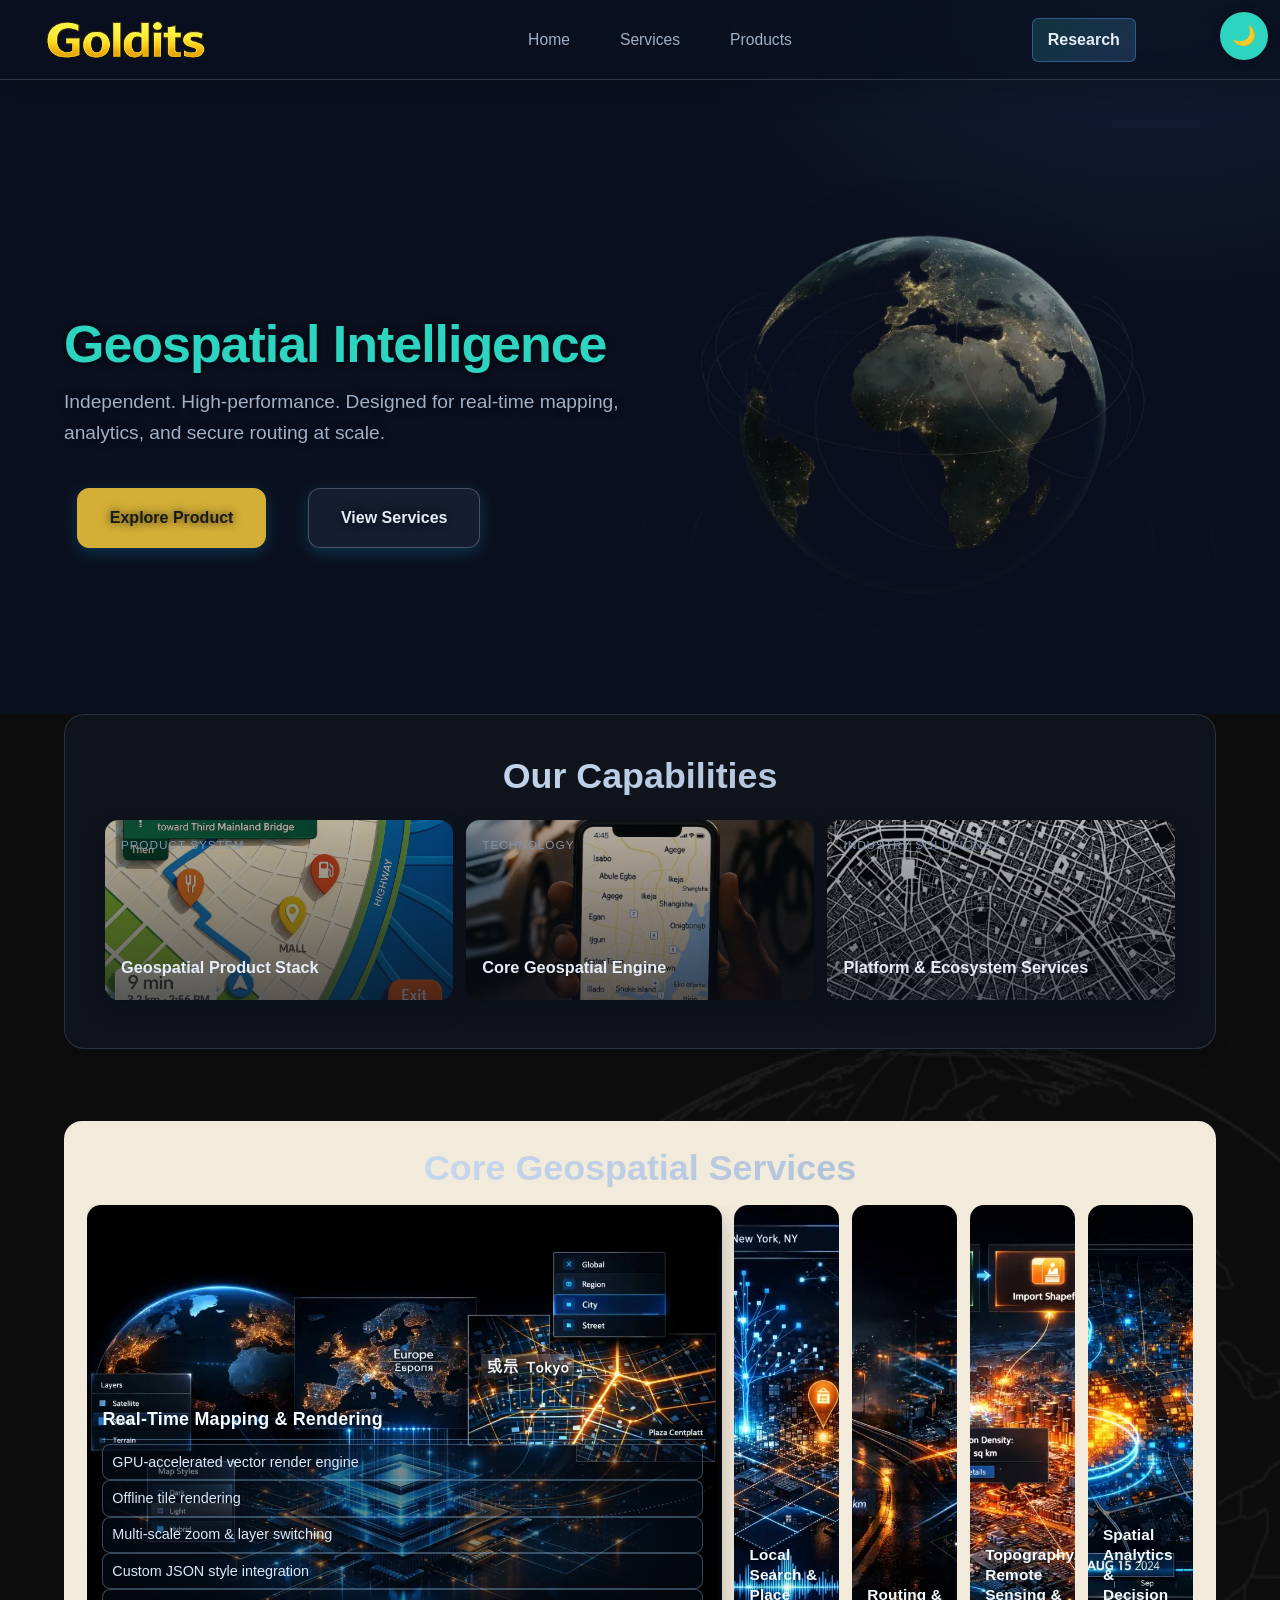
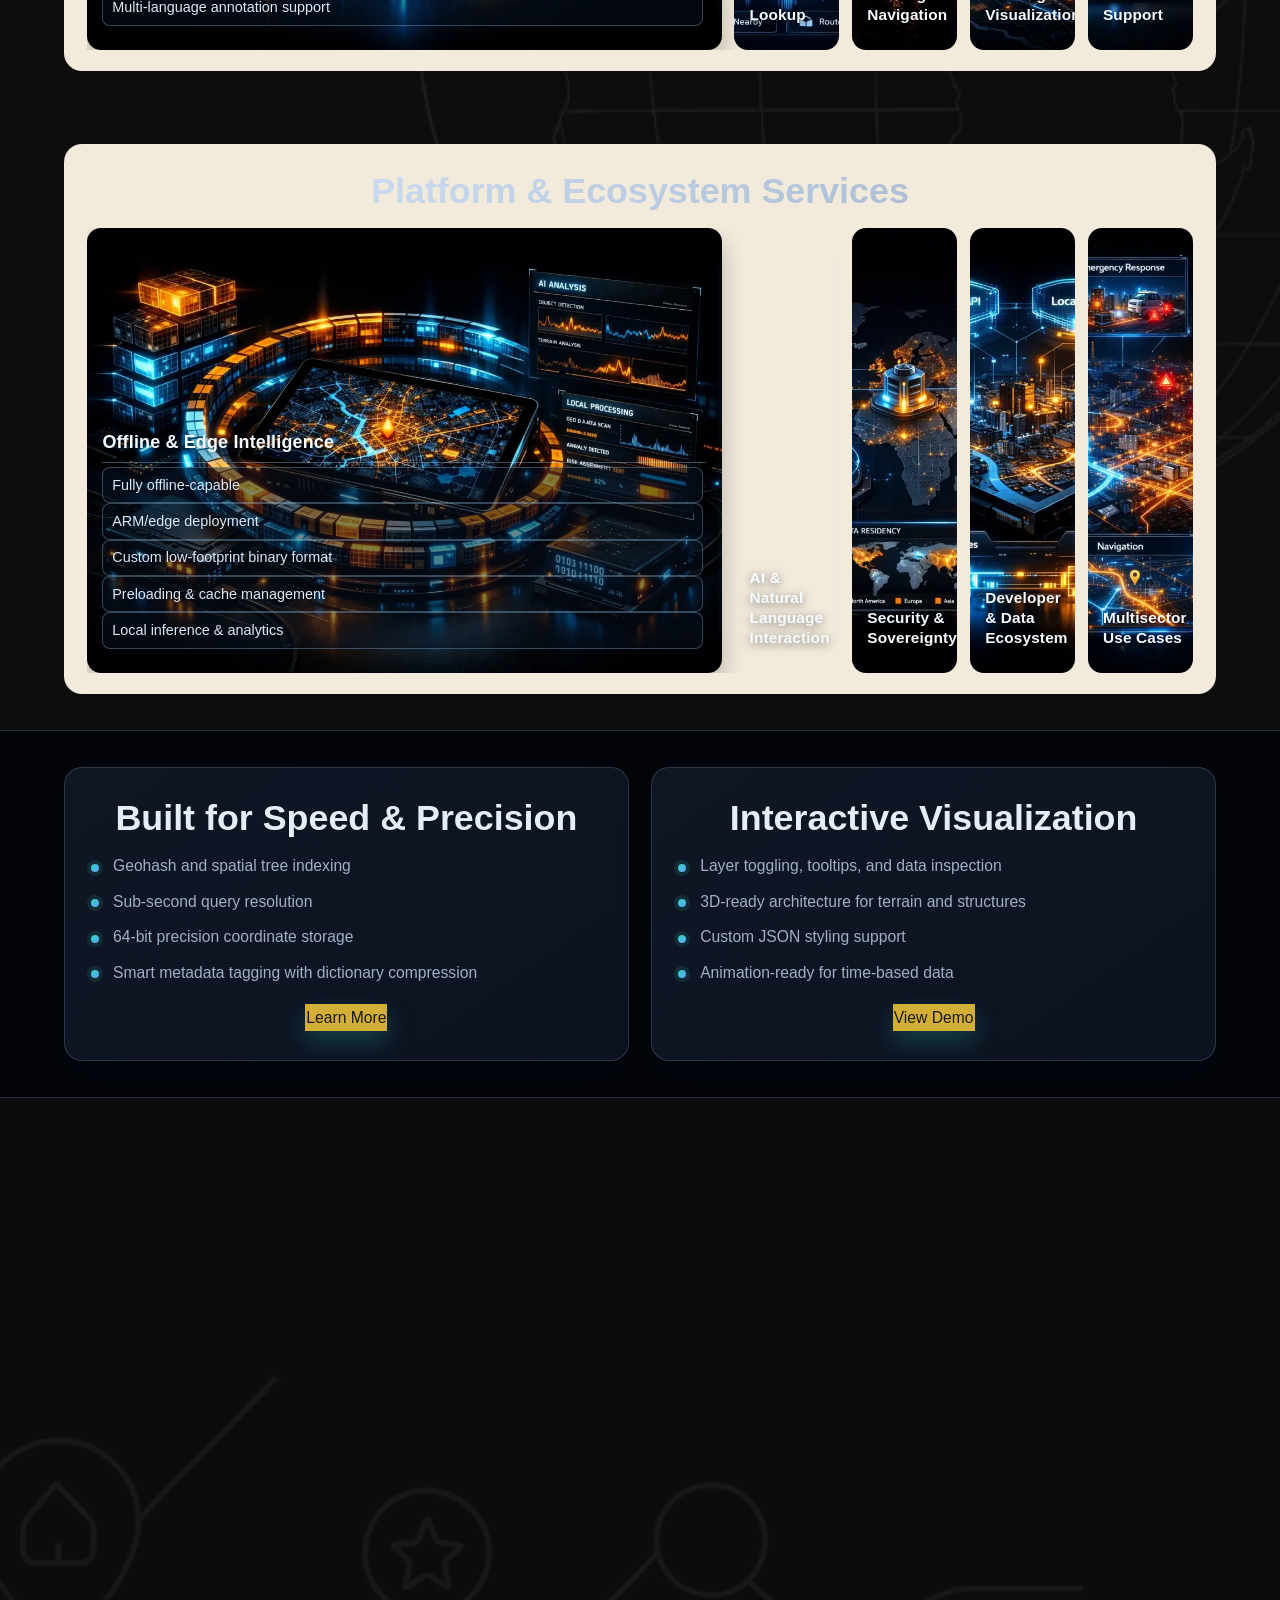
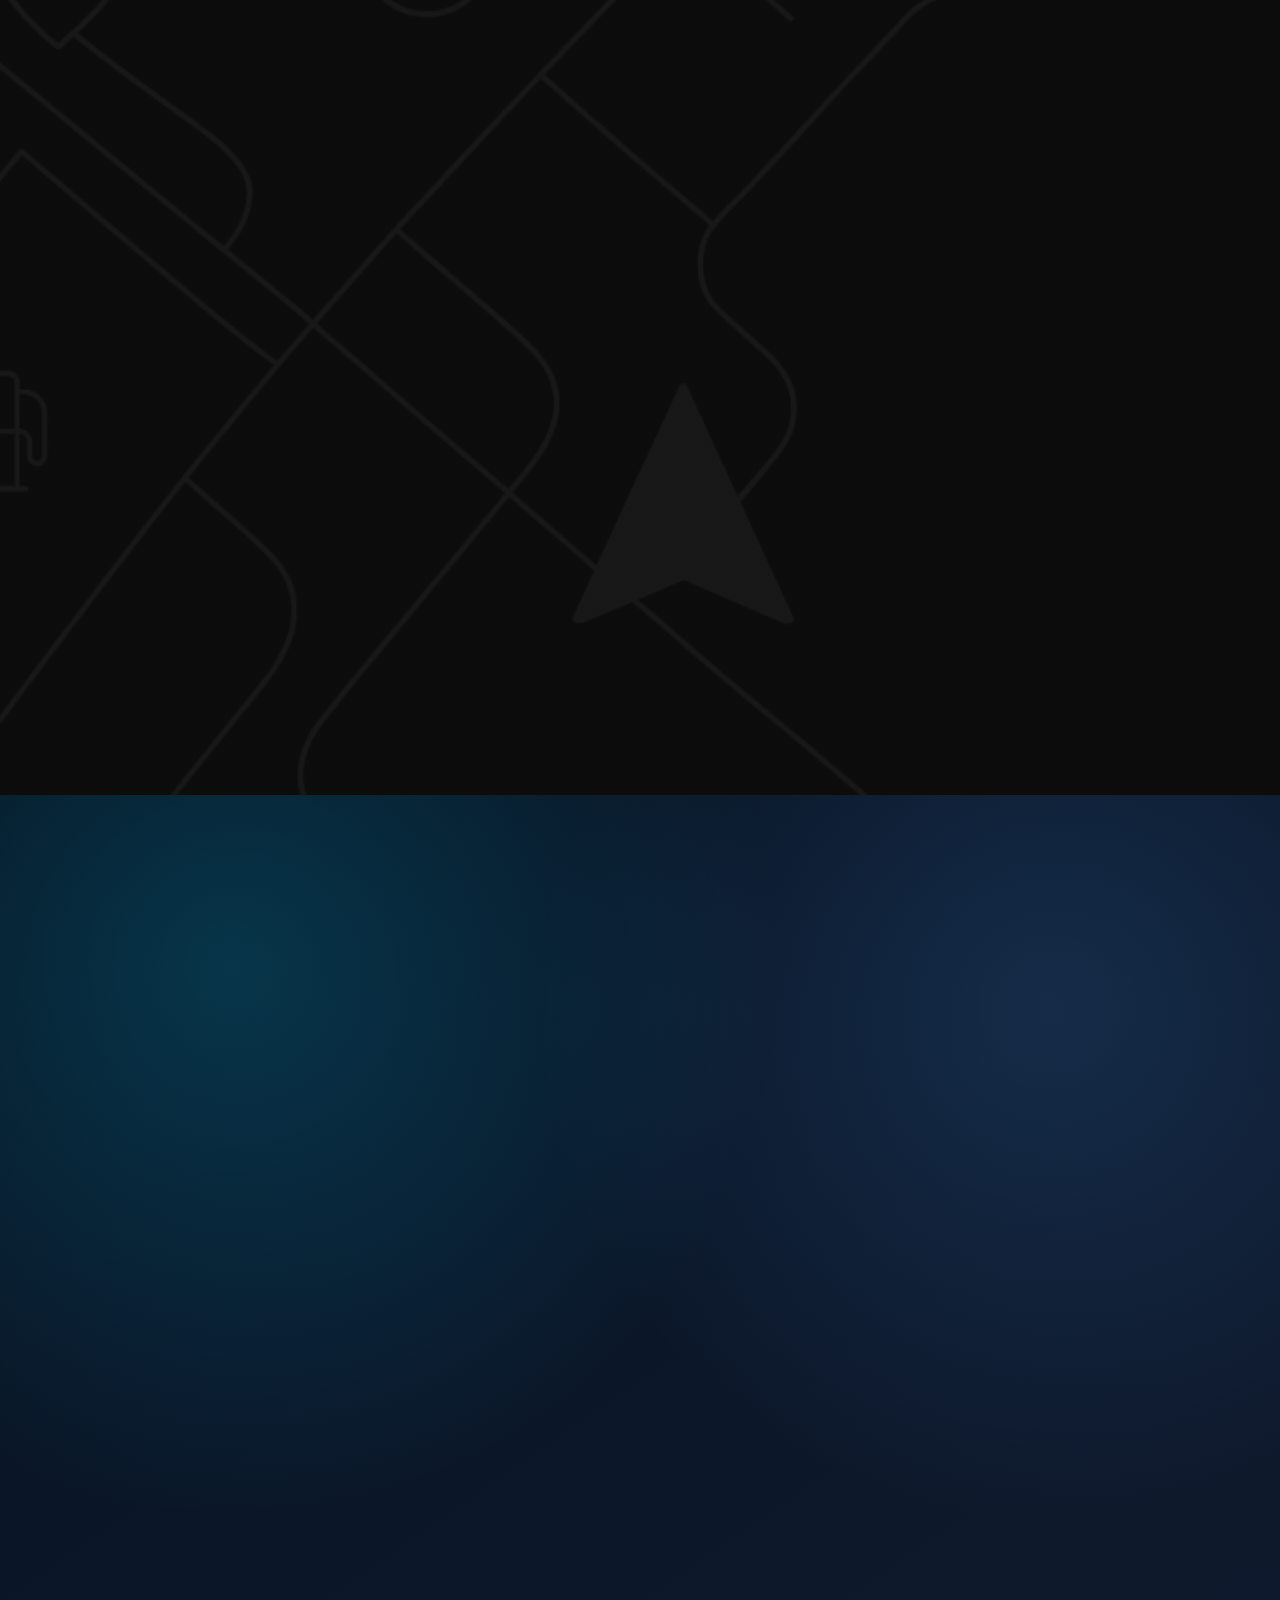
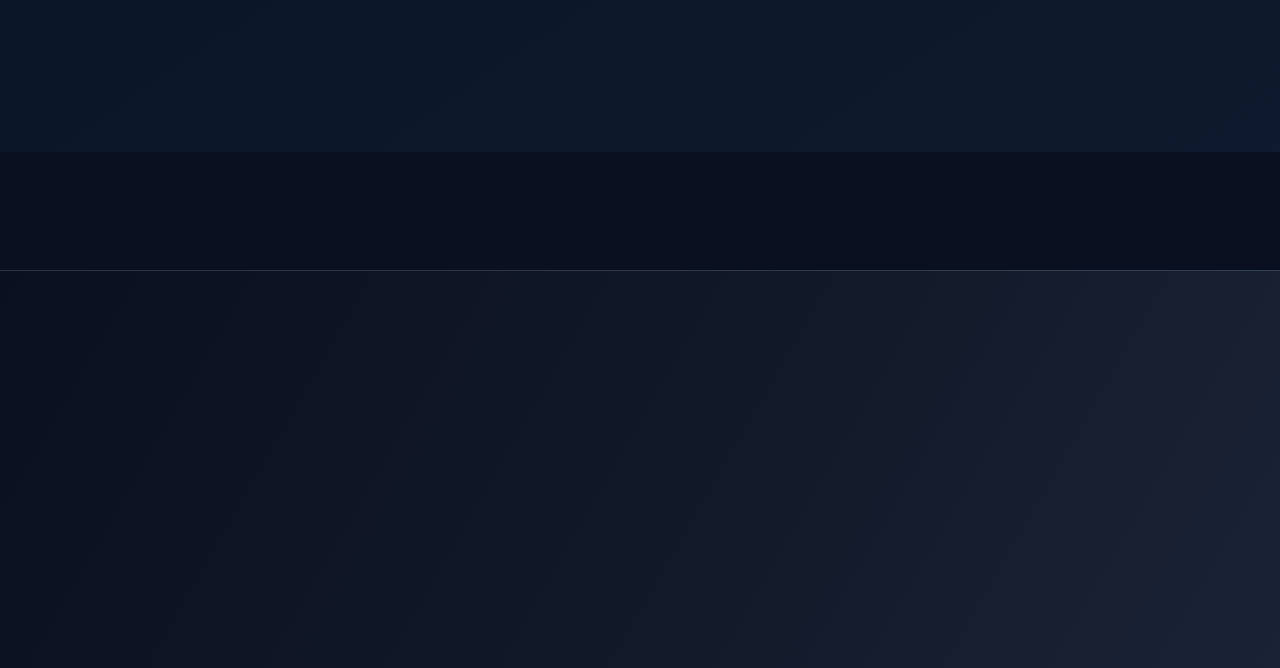
==== commit 2273f372: "Add admin contact and office addresses" ====
--- a/index.html
+++ b/index.html
@@ -75,14 +75,14 @@
 
   <nav class="navbar" role="navigation" aria-label="Primary">
     <div class="navbar__container">
-      <a href="index.html" id="navbar__logo">
+      <a href="/" id="navbar__logo">
         <img src="gologo.webp" alt="ALGO Logo" loading="eager" decoding="async" fetchpriority="high" />
       </a>
       <div class="navbar__toggle" id="mobile-menu" role="button" aria-label="Toggle menu" aria-controls="primary-menu" aria-expanded="false" tabindex="0">
         <span class="bar"></span><span class="bar"></span><span class="bar"></span>
       </div>
       <ul class="navbar__menu" id="primary-menu">
-        <li class="navbar__item"><a href="index.html" class="navbar__links">Home</a></li>
+        <li class="navbar__item"><a href="/" class="navbar__links">Home</a></li>
         <li class="navbar__item"><a href="#core-geospatial-services" class="navbar__links">Services</a></li>
         <li class="navbar__item"><a href="#products-overview" class="navbar__links">Products</a></li>
         <li class="navbar__item mobile-only"><a href="#research" class="navbar__links">Research</a></li>
@@ -360,7 +360,7 @@
   <footer class="footer">
     <div class="footer__container">
       <div class="footer__brand"><img class="footer__brand-logo" src="gologo.webp" alt="Goldits logo" loading="lazy" decoding="async" /><p>GIS platform built for precision, speed, and control.</p></div>
-      <div class="footer__links"><h3>Quick Links</h3><ul><li><a href="index.html">Home</a></li><li><a href="#core-geospatial-services">Services</a></li><li><a href="#products-overview">Products</a></li><li><a href="contact.html">Contact</a></li><li><a href="terms.html">Terms</a></li></ul></div>
+      <div class="footer__links"><h3>Quick Links</h3><ul><li><a href="/">Home</a></li><li><a href="#core-geospatial-services">Services</a></li><li><a href="#products-overview">Products</a></li><li><a href="contact.html">Contact</a></li><li><a href="terms.html">Terms</a></li></ul></div>
       <div class="footer__info"><h3>Follow Us</h3><ul class="footer__socials"><li><a href="https://x.com">Twitter</a></li><li><a href="https://www.linkedin.com">LinkedIn</a></li><li><a href="https://github.com">GitHub</a></li></ul></div>
       <div class="footer__newsletter">
         <h3>Newsletter</h3>
@@ -380,6 +380,9 @@
           </button>
         </form>
         <p class="newsletter-legal">By signing up for our newsletter, you consent to our <a href="privacy.html">privacy policy</a> and <a href="terms.html">terms</a>.</p>
+        <p class="newsletter-legal">Contact: <a href="mailto:admin@goldits.com">admin@goldits.com</a></p>
+        <p class="newsletter-legal">Address: 1100 King St W, Toronto, ON M6K 0C7, Canada</p>
+        <p class="newsletter-legal">Address: The Secretariat, Block 13 &amp; 14, Alausa, Ikeja, Nigeria</p>
       </div>
     </div>
     <div class="footer__bottom"><p>&copy; 2025 Goldits. All rights reserved.</p></div>
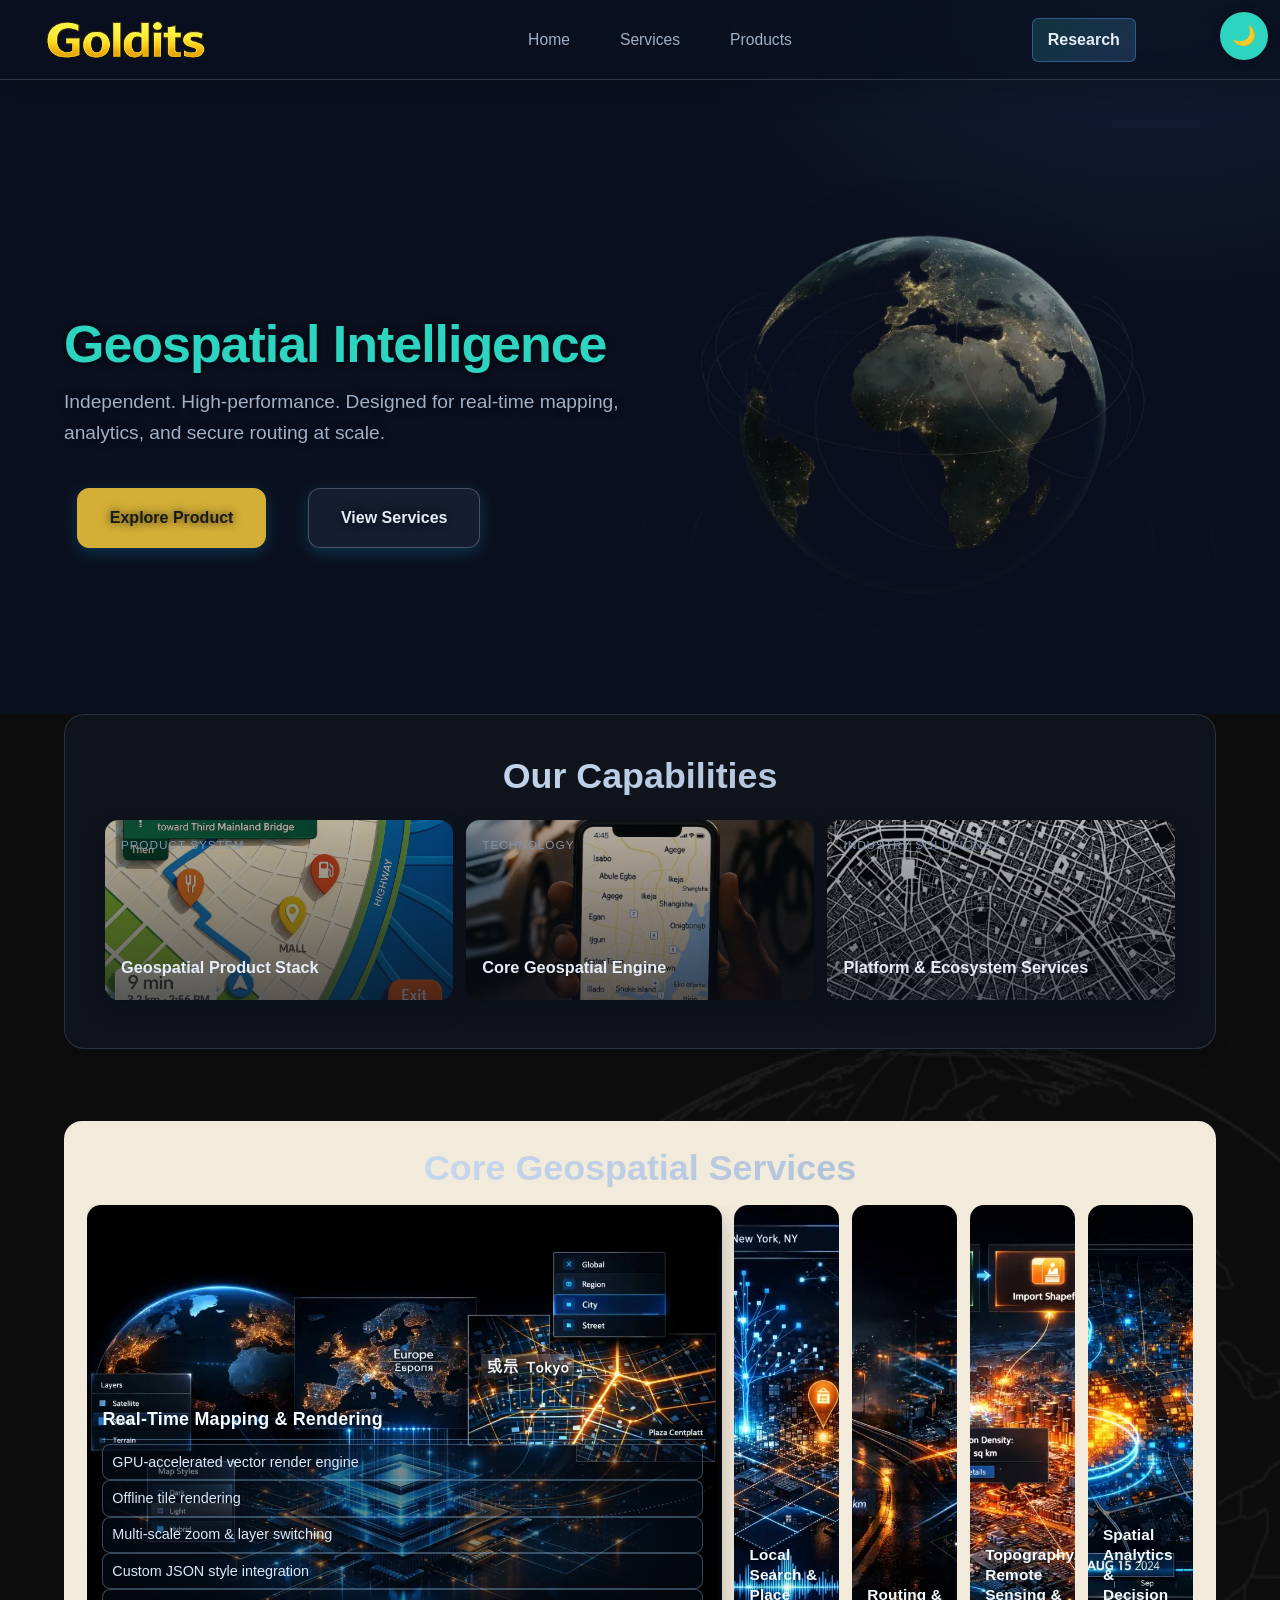
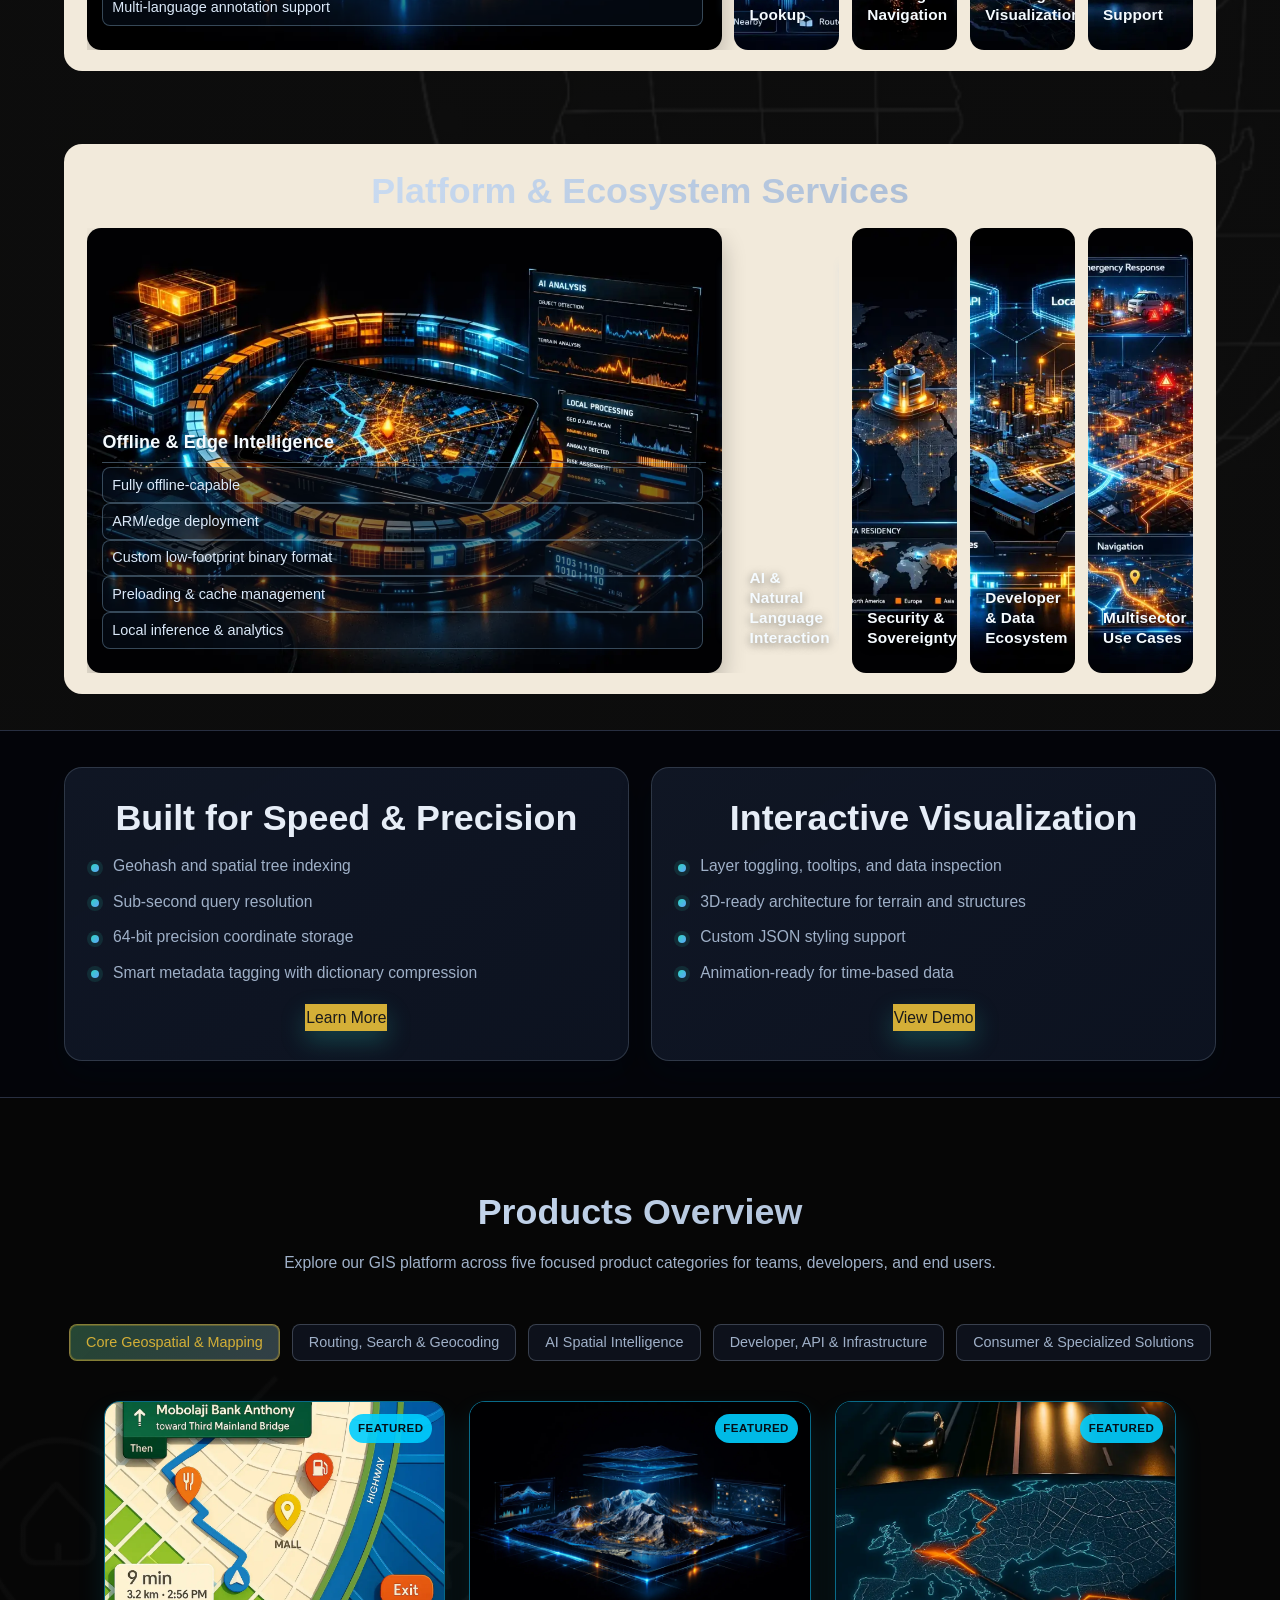
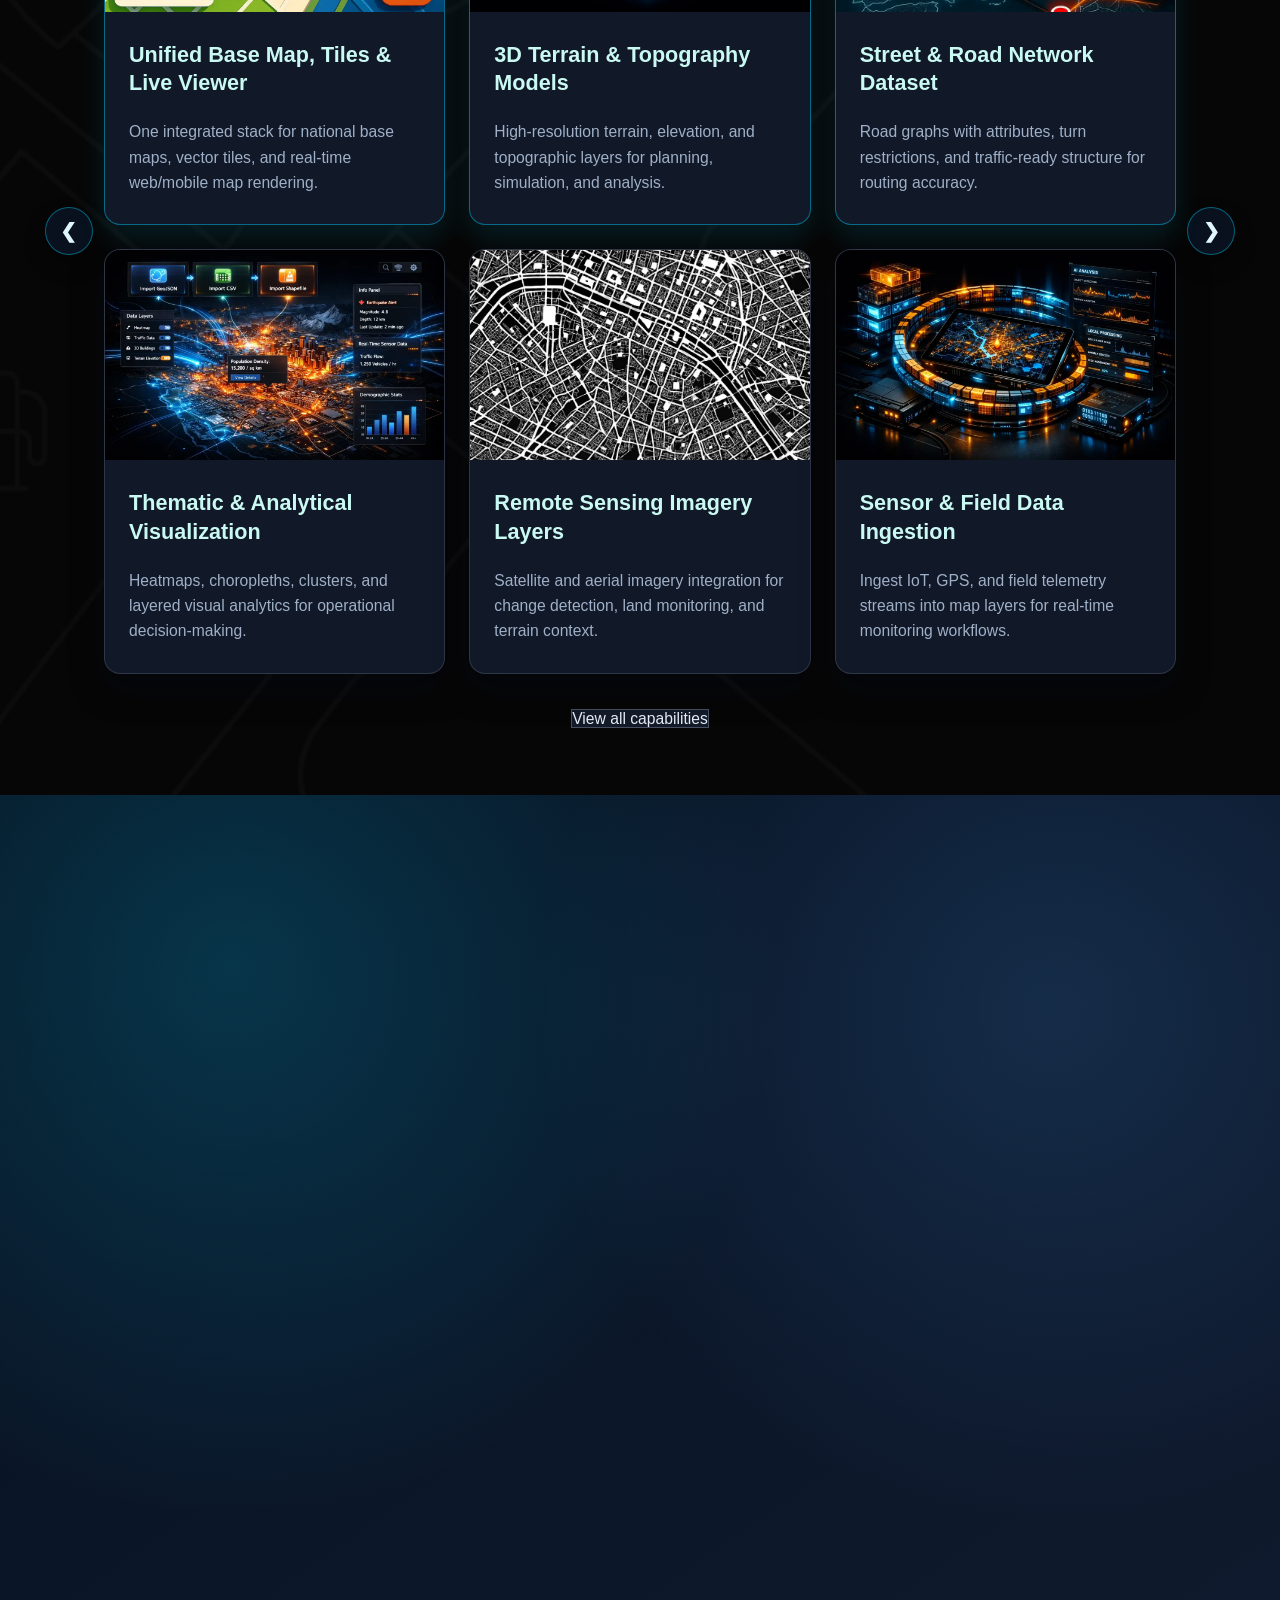
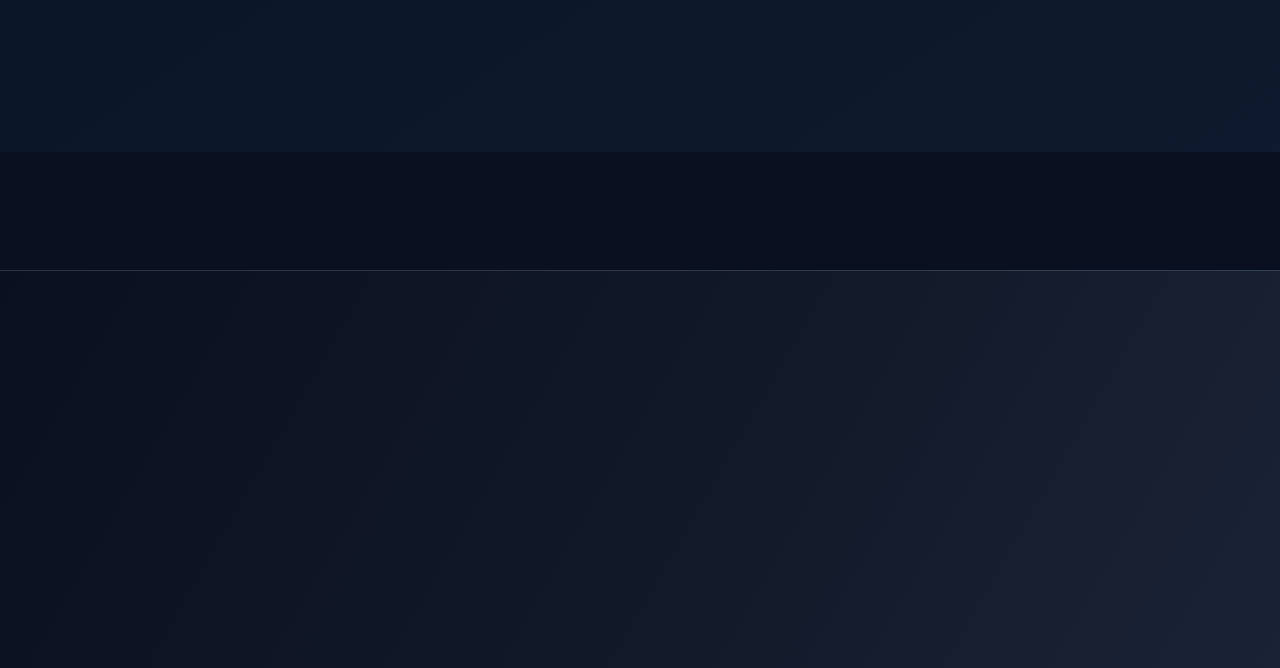
==== commit c323461f: "Use root lang.png for AI & Natural Language preview" ====
--- a/index.html
+++ b/index.html
@@ -172,7 +172,7 @@
                 <div class="core-header"><h3 id="h-offline"><button type="button" class="topic-button">Offline &amp; Edge Intelligence</button></h3></div>
                 <div class="core-expansion" id="exp-offline" role="region" aria-labelledby="h-offline"><ul class="core-detail"><li><button type="button" class="subtopic-button">Fully offline-capable</button></li><li><button type="button" class="subtopic-button">ARM/edge deployment</button></li><li><button type="button" class="subtopic-button">Custom low-footprint binary format</button></li><li><button type="button" class="subtopic-button">Preloading &amp; cache management</button></li><li><button type="button" class="subtopic-button">Local inference &amp; analytics</button></li></ul></div>
               </div><hr />
-              <div class="core-line collapsible-line collapsed" data-image="assets/img/language.webp">
+              <div class="core-line collapsible-line collapsed" data-image="lang.png">
                 <div class="core-header"><h3 id="h-ai"><button type="button" class="topic-button">AI &amp; Natural Language Interaction</button></h3></div>
                 <div class="core-expansion" id="exp-ai" role="region" aria-labelledby="h-ai"><ul class="core-detail"><li><button type="button" class="subtopic-button">Conversational map queries</button></li><li><button type="button" class="subtopic-button">Voice-driven search &amp; navigation</button></li><li><button type="button" class="subtopic-button">Contextual suggestions</button></li><li><button type="button" class="subtopic-button">AI-powered place recognition</button></li><li><button type="button" class="subtopic-button">Customizable prompt logic</button></li></ul></div>
               </div><hr />
@@ -385,7 +385,7 @@
         <p class="newsletter-legal">Address: The Secretariat, Block 13 &amp; 14, Alausa, Ikeja, Nigeria</p>
       </div>
     </div>
-    <div class="footer__bottom"><p>&copy; 2025 Goldits. All rights reserved.</p></div>
+    <div class="footer__bottom"><p>&copy; 2026 Goldits. All rights reserved.</p></div>
   </footer>
 
   <script src="script.js" defer></script>
--- a/assets/css/style.css
+++ b/assets/css/style.css
@@ -782,8 +782,8 @@
 .footer__brand-logo {
   display: block;
   width: auto;
-  max-width: 170px;
-  max-height: 42px;
+  max-width: 102px;
+  max-height: 25px;
   margin: 0 0 0.55rem;
 }
 
@@ -905,6 +905,8 @@
   z-index: 1;
   overflow: visible;
   isolation: isolate;
+  content-visibility: visible !important;
+  contain-intrinsic-size: auto !important;
 }
 
 #products-overview .bg-overlay {
@@ -1010,13 +1012,15 @@
 .tab-arrows {
   position: sticky;
   top: 46vh;
+  transform: none;
   left: 0;
   right: 0;
   height: 0;
   margin-bottom: 0;
   overflow: visible;
   z-index: 2147483000;
-  pointer-events: auto;
+  pointer-events: none;
+  opacity: 1;
 }
 
 .tab-nav-arrow {
@@ -1218,6 +1222,17 @@
     min-width: 100%;
   }
 }
+
+/* Mobile-only fixed arrows across full Products Overview section */
+@media (max-width: 1024px) {
+  .tab-arrows {
+    position: fixed;
+    top: 50%;
+    transform: translateY(-50%);
+    opacity: 1 !important;
+    transition: none;
+  }
+}
 /* --- Unified Service Card and Card Image Styles --- */
 /* --- Unified Service Card and Card Image Styles --- */
 .service__card {
@@ -3665,3 +3680,18 @@
   background-color: rgba(212, 175, 55, 0.14) !important;
   box-shadow: 0 0 0 1px rgba(212, 175, 55, 0.28) inset !important;
 }
+
+/* Mobile logo alignment correction */
+@media (max-width: 1024px) {
+  #navbar__logo img {
+    margin-left: -0.7rem !important;
+  }
+}
+
+@media (max-width: 640px) {
+  #navbar__logo img {
+    margin-left: -0.2rem !important;
+    max-height: 27px !important;
+    max-width: 118px !important;
+  }
+}
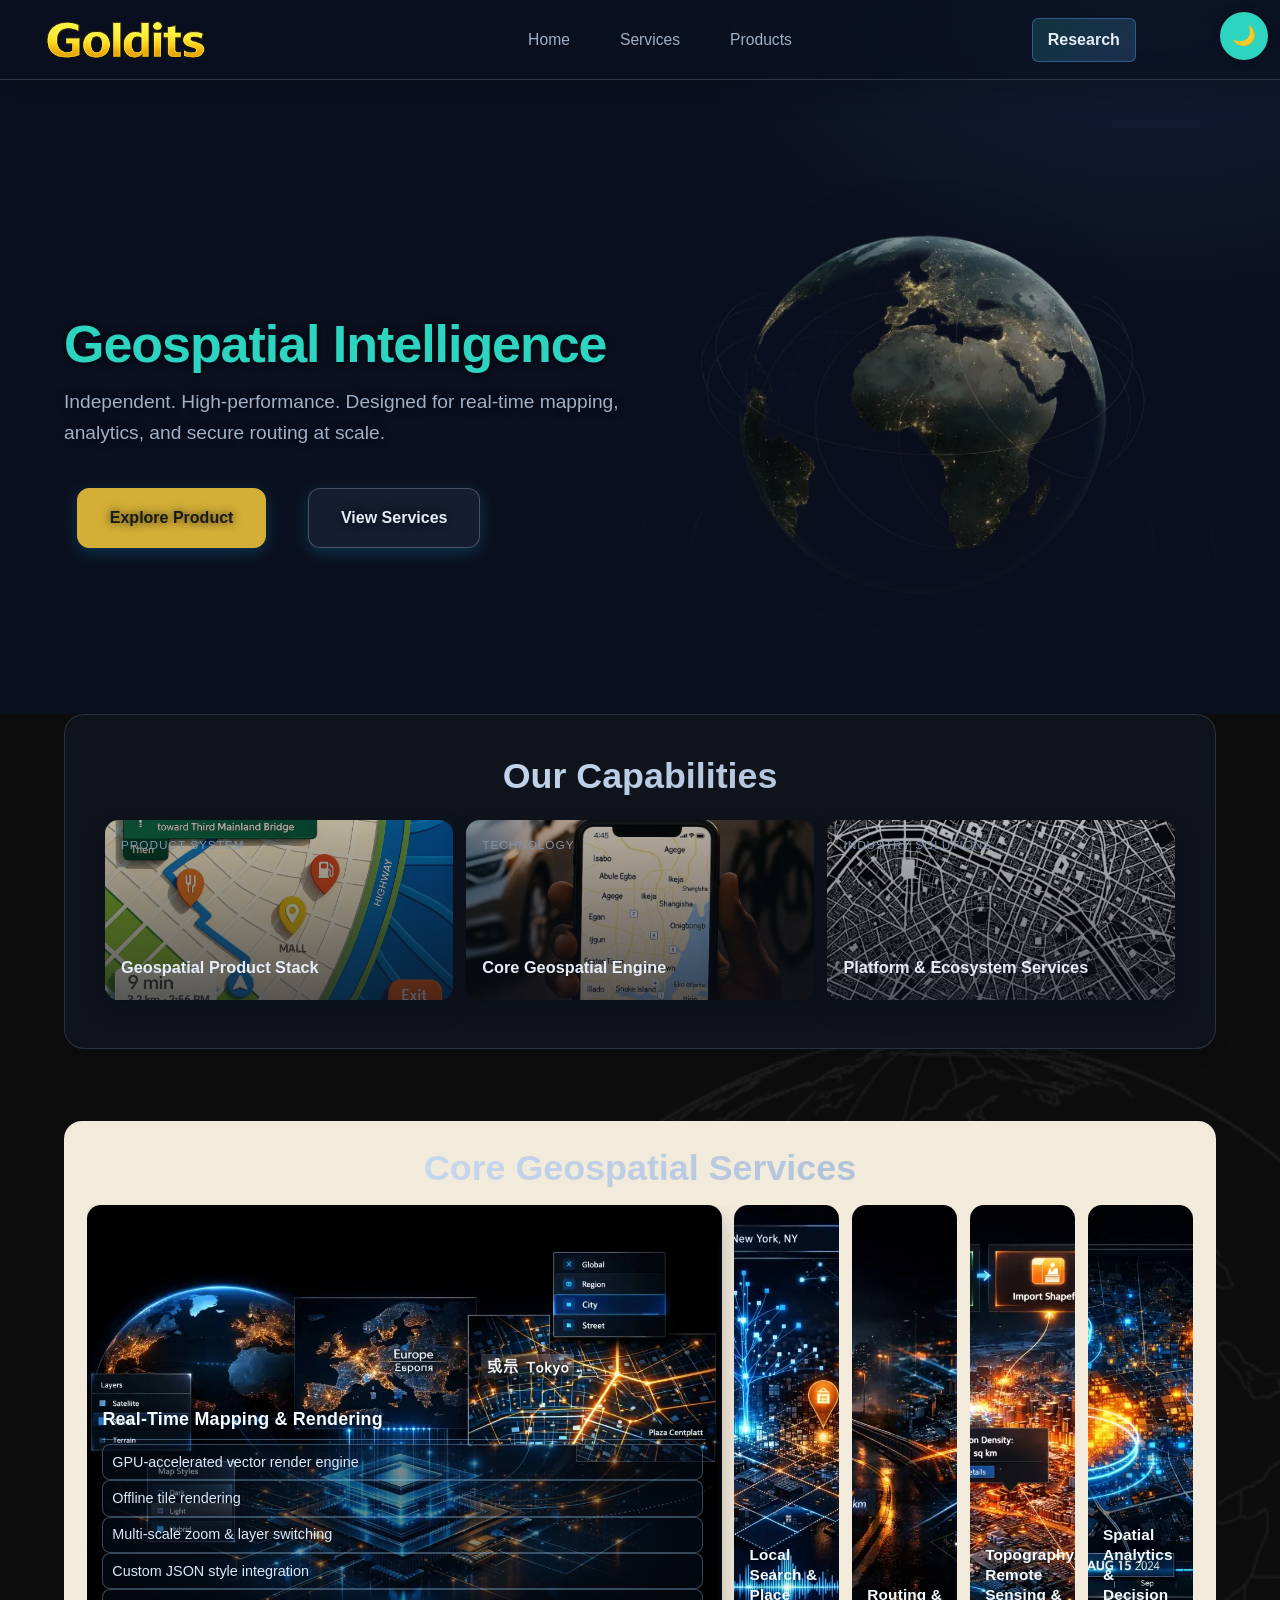
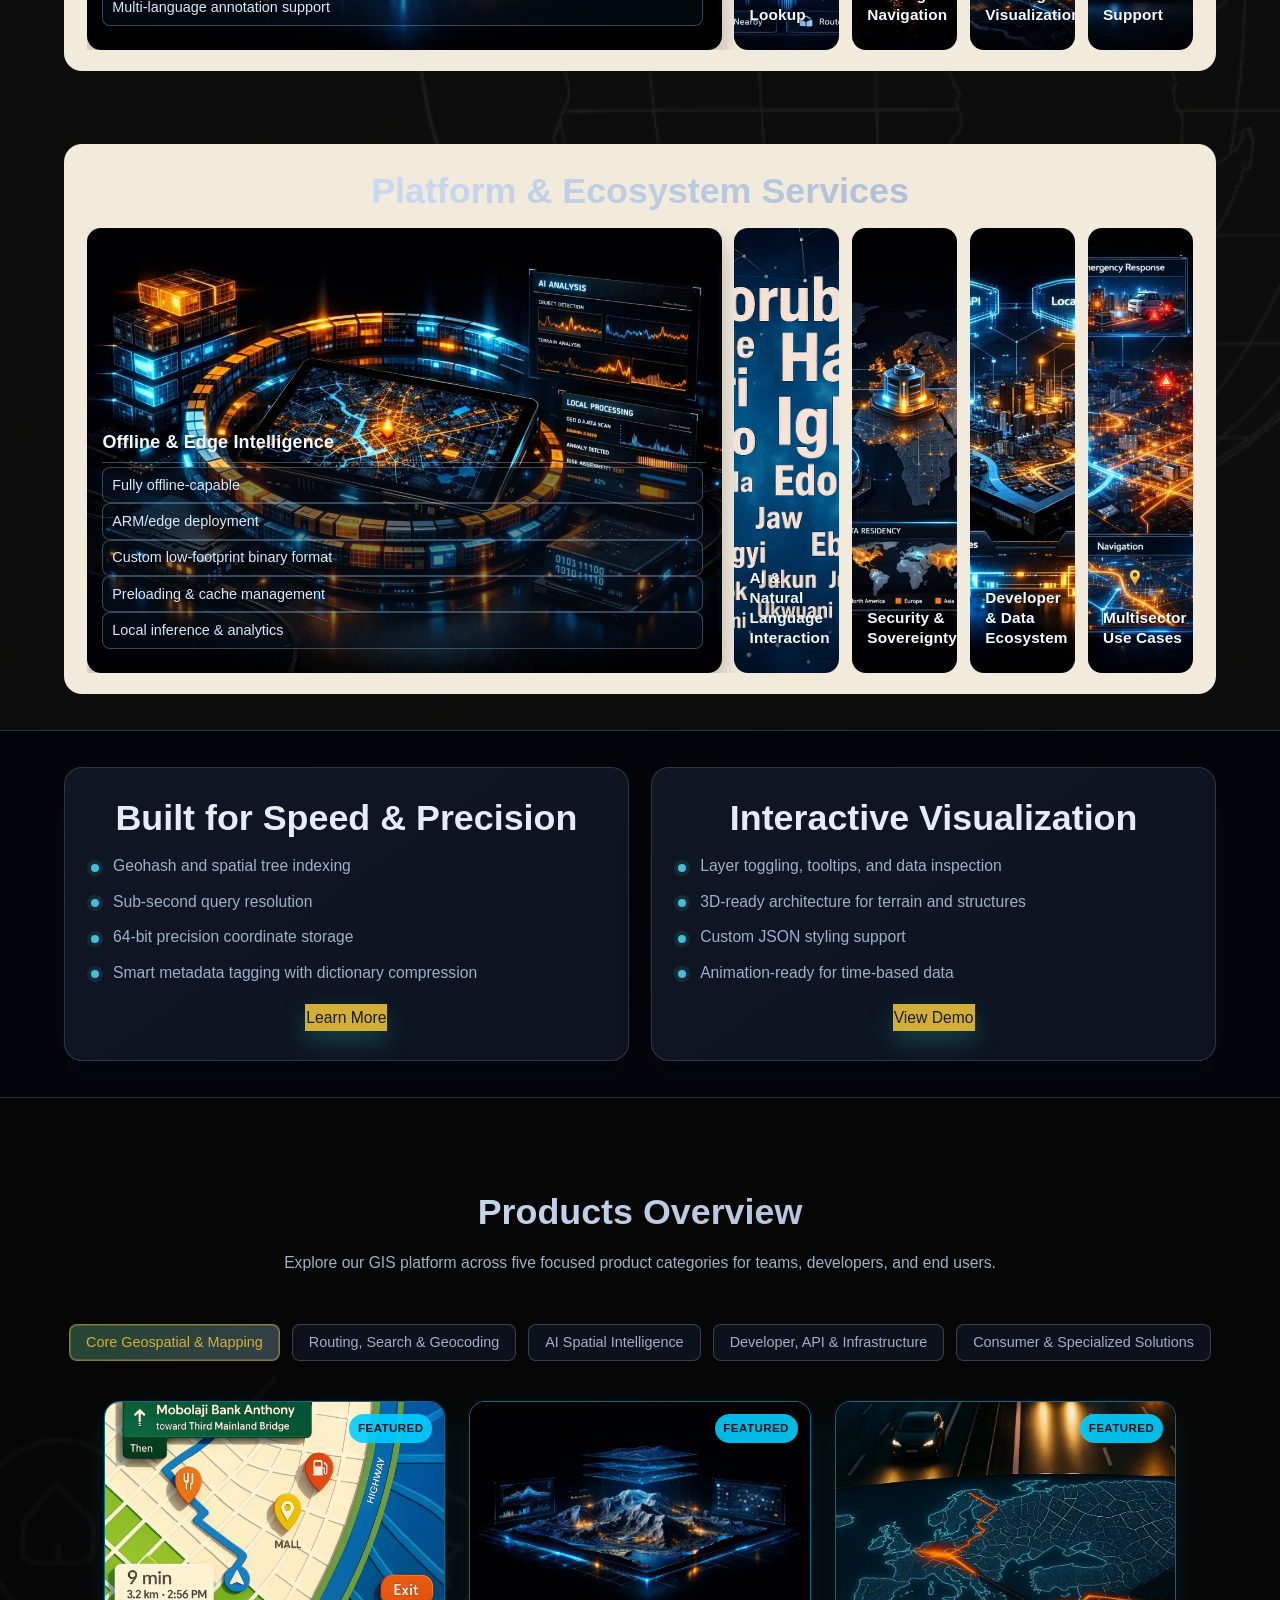
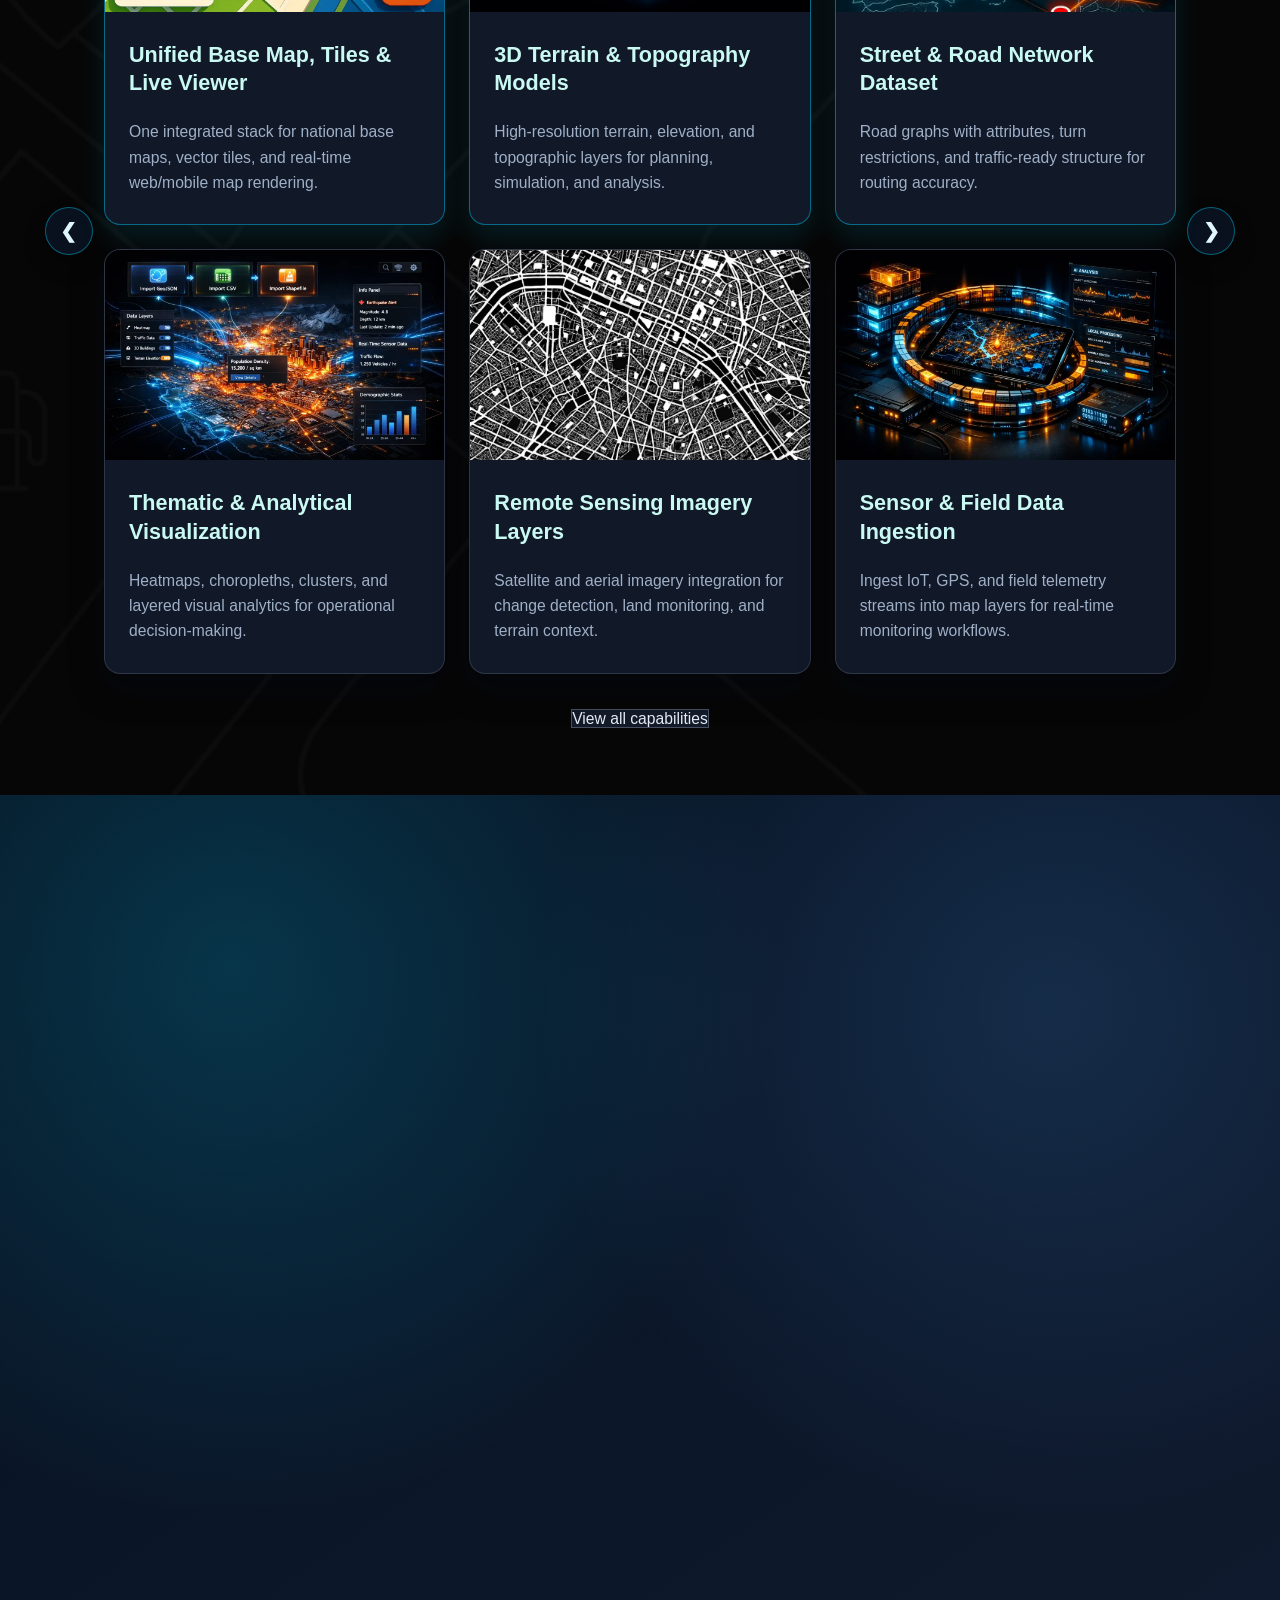
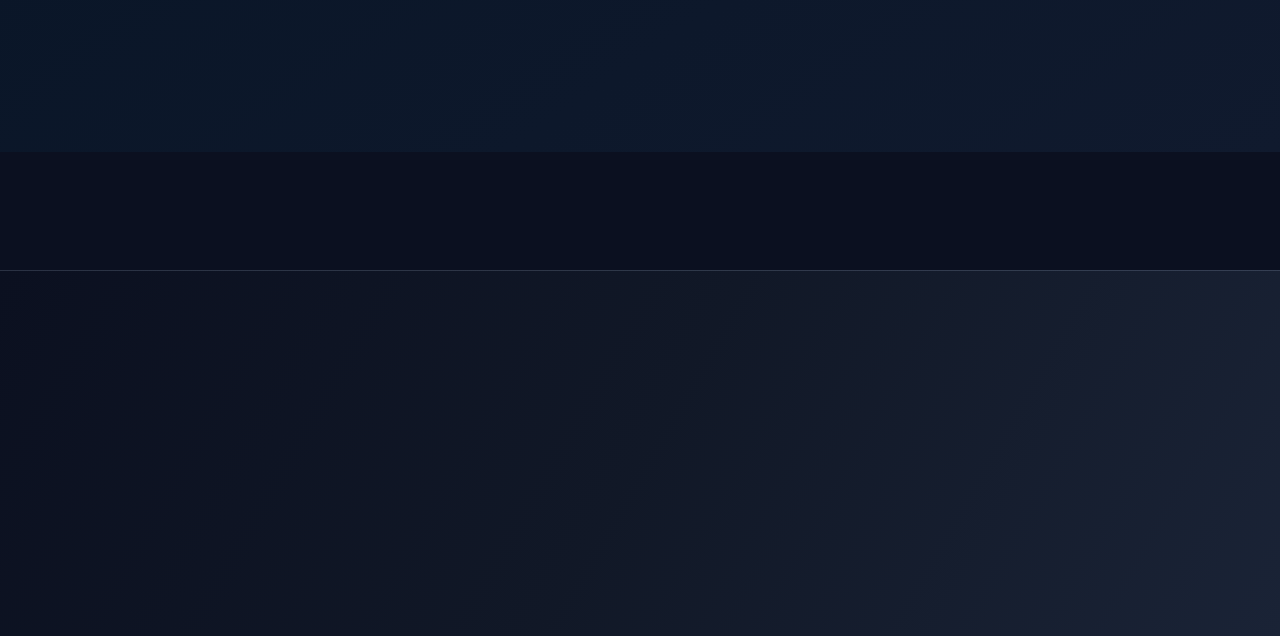
==== commit 741477ed: "Update index.html" ====
--- a/index.html
+++ b/index.html
@@ -381,7 +381,7 @@
         </form>
         <p class="newsletter-legal">By signing up for our newsletter, you consent to our <a href="privacy.html">privacy policy</a> and <a href="terms.html">terms</a>.</p>
         <p class="newsletter-legal">Contact: <a href="mailto:admin@goldits.com">admin@goldits.com</a></p>
-        <p class="newsletter-legal">Address: 1100 King St W, Toronto, ON M6K 0C7, Canada</p>
+        
         <p class="newsletter-legal">Address: The Secretariat, Block 13 &amp; 14, Alausa, Ikeja, Nigeria</p>
       </div>
     </div>
--- a/assets/css/style.css
+++ b/assets/css/style.css
@@ -3695,3 +3695,23 @@
     max-width: 118px !important;
   }
 }
+
+/* Mobile hero: image first, content below */
+@media (max-width: 1024px) {
+  .hero {
+    display: flex;
+    flex-direction: column;
+  }
+
+  .hero__image {
+    order: -1;
+    width: 100%;
+    justify-content: center;
+    align-items: center;
+    margin: 0 auto 0.8rem;
+  }
+
+  .hero__content {
+    order: 1;
+  }
+}
